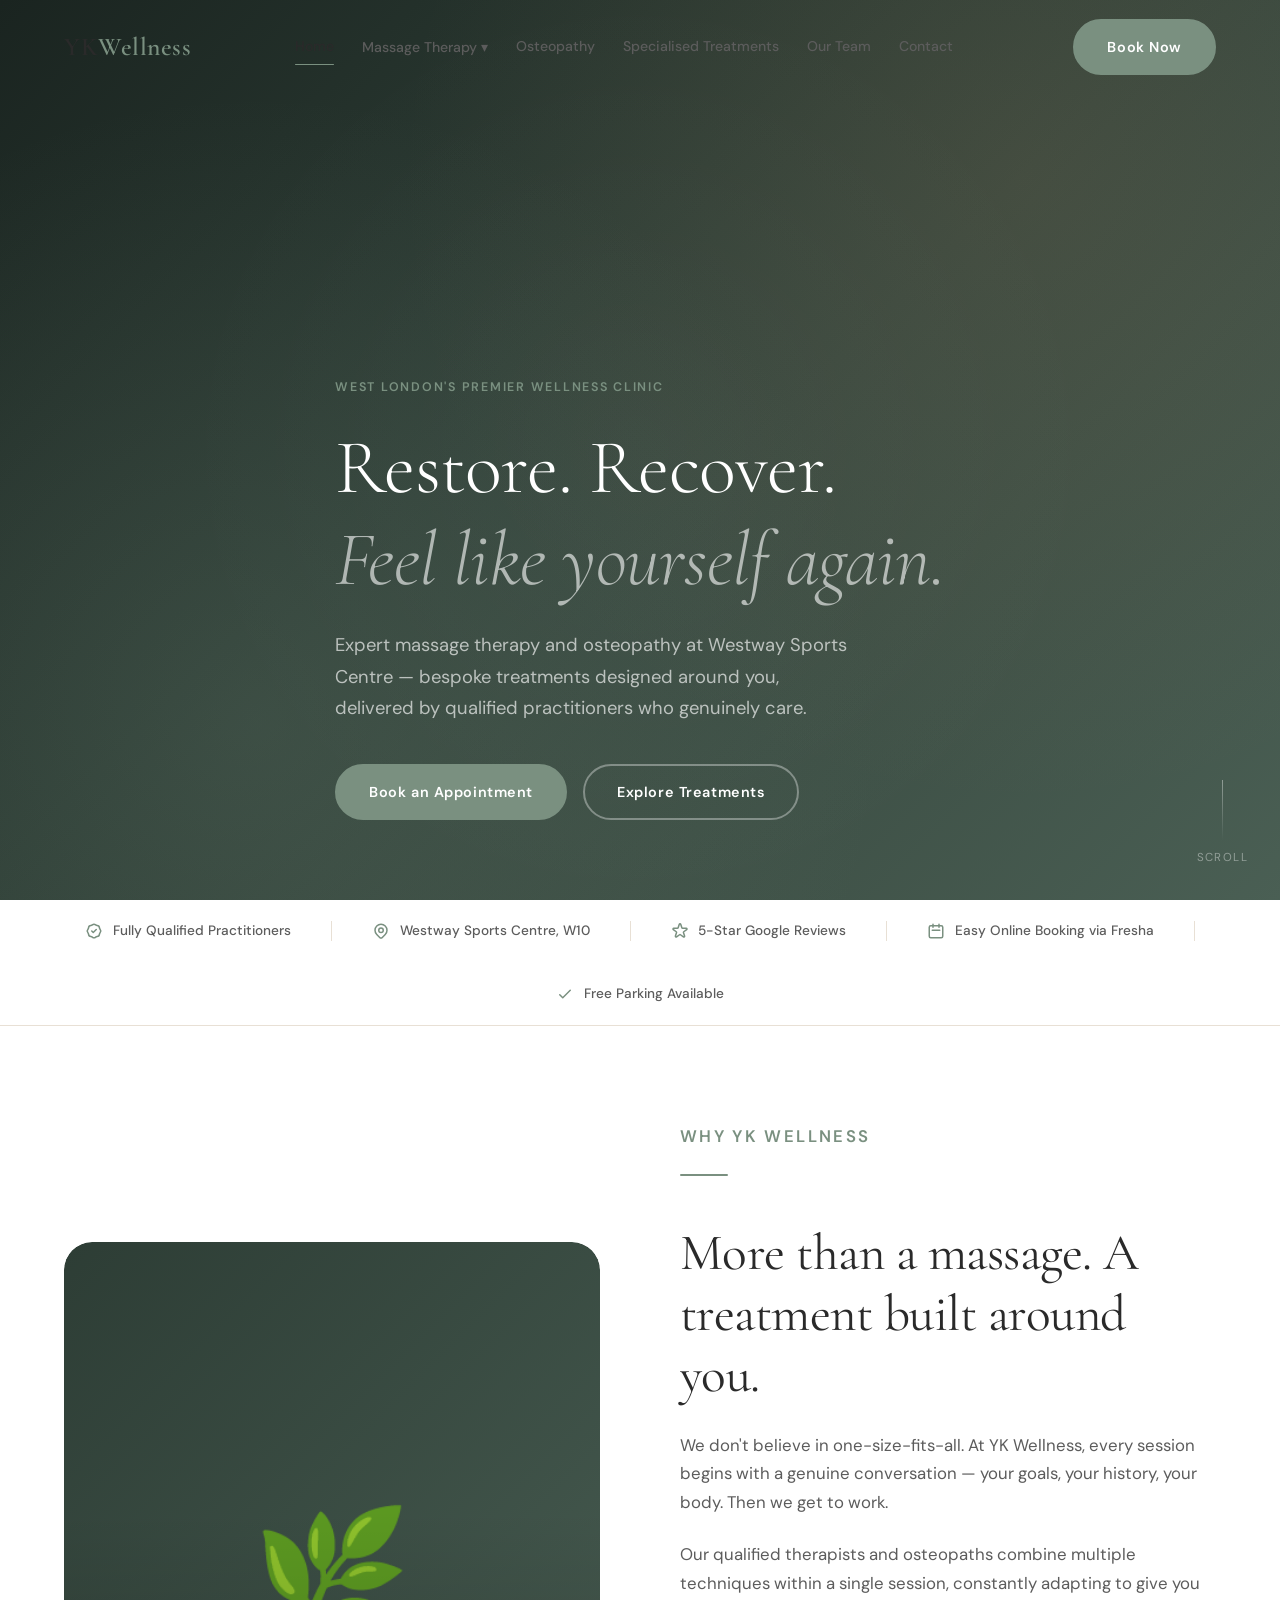
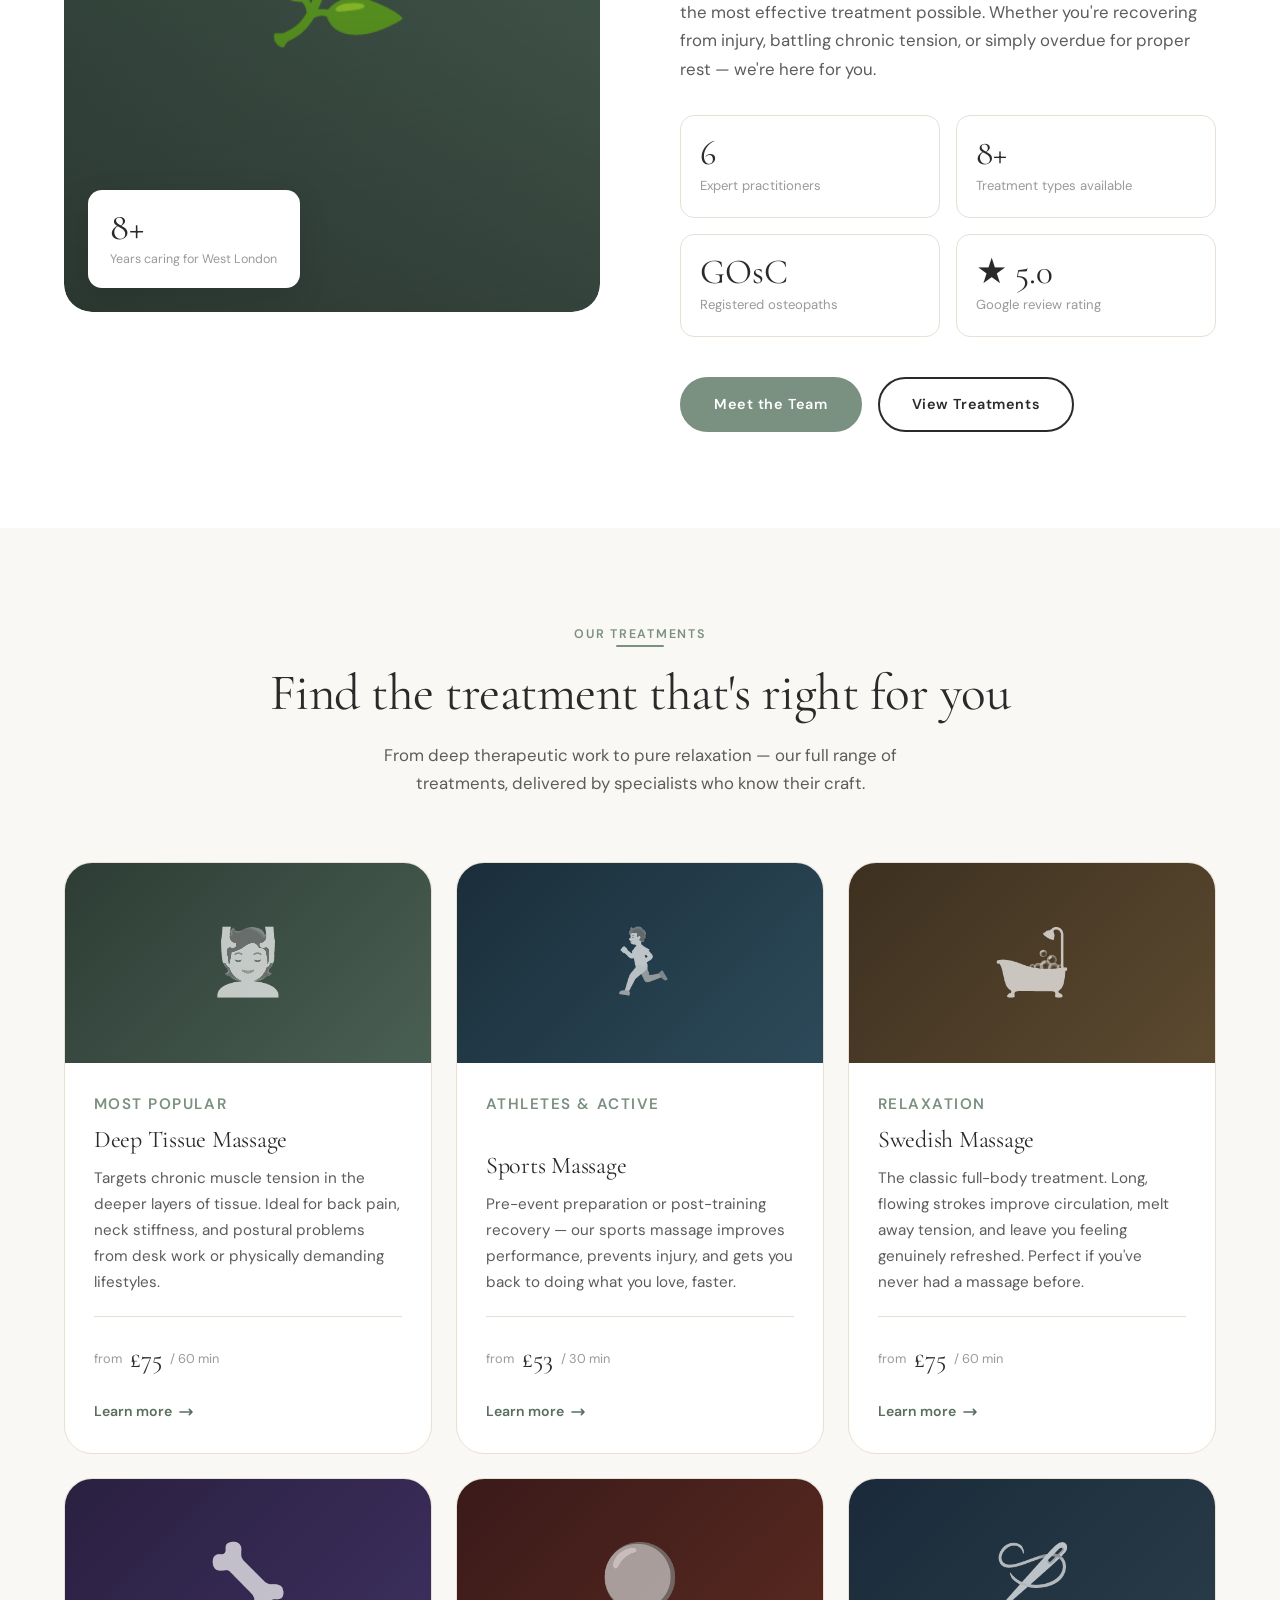
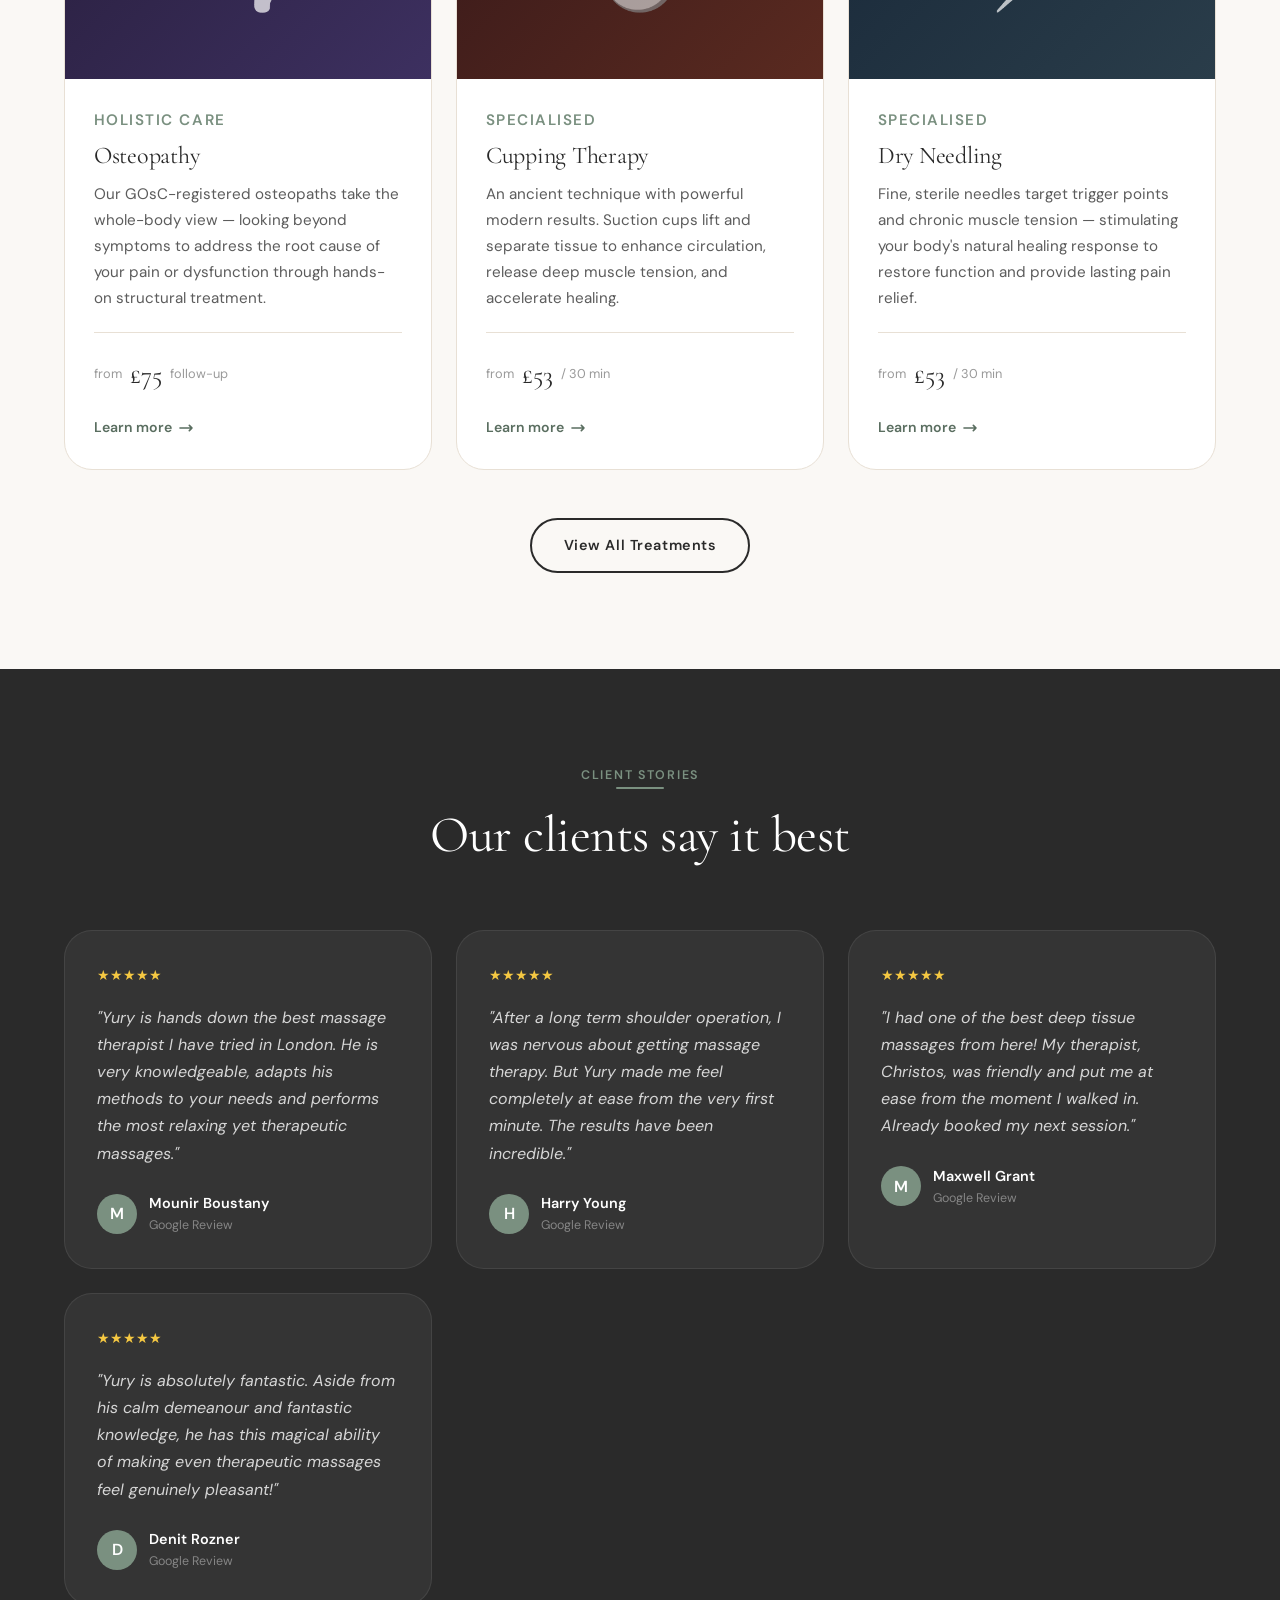
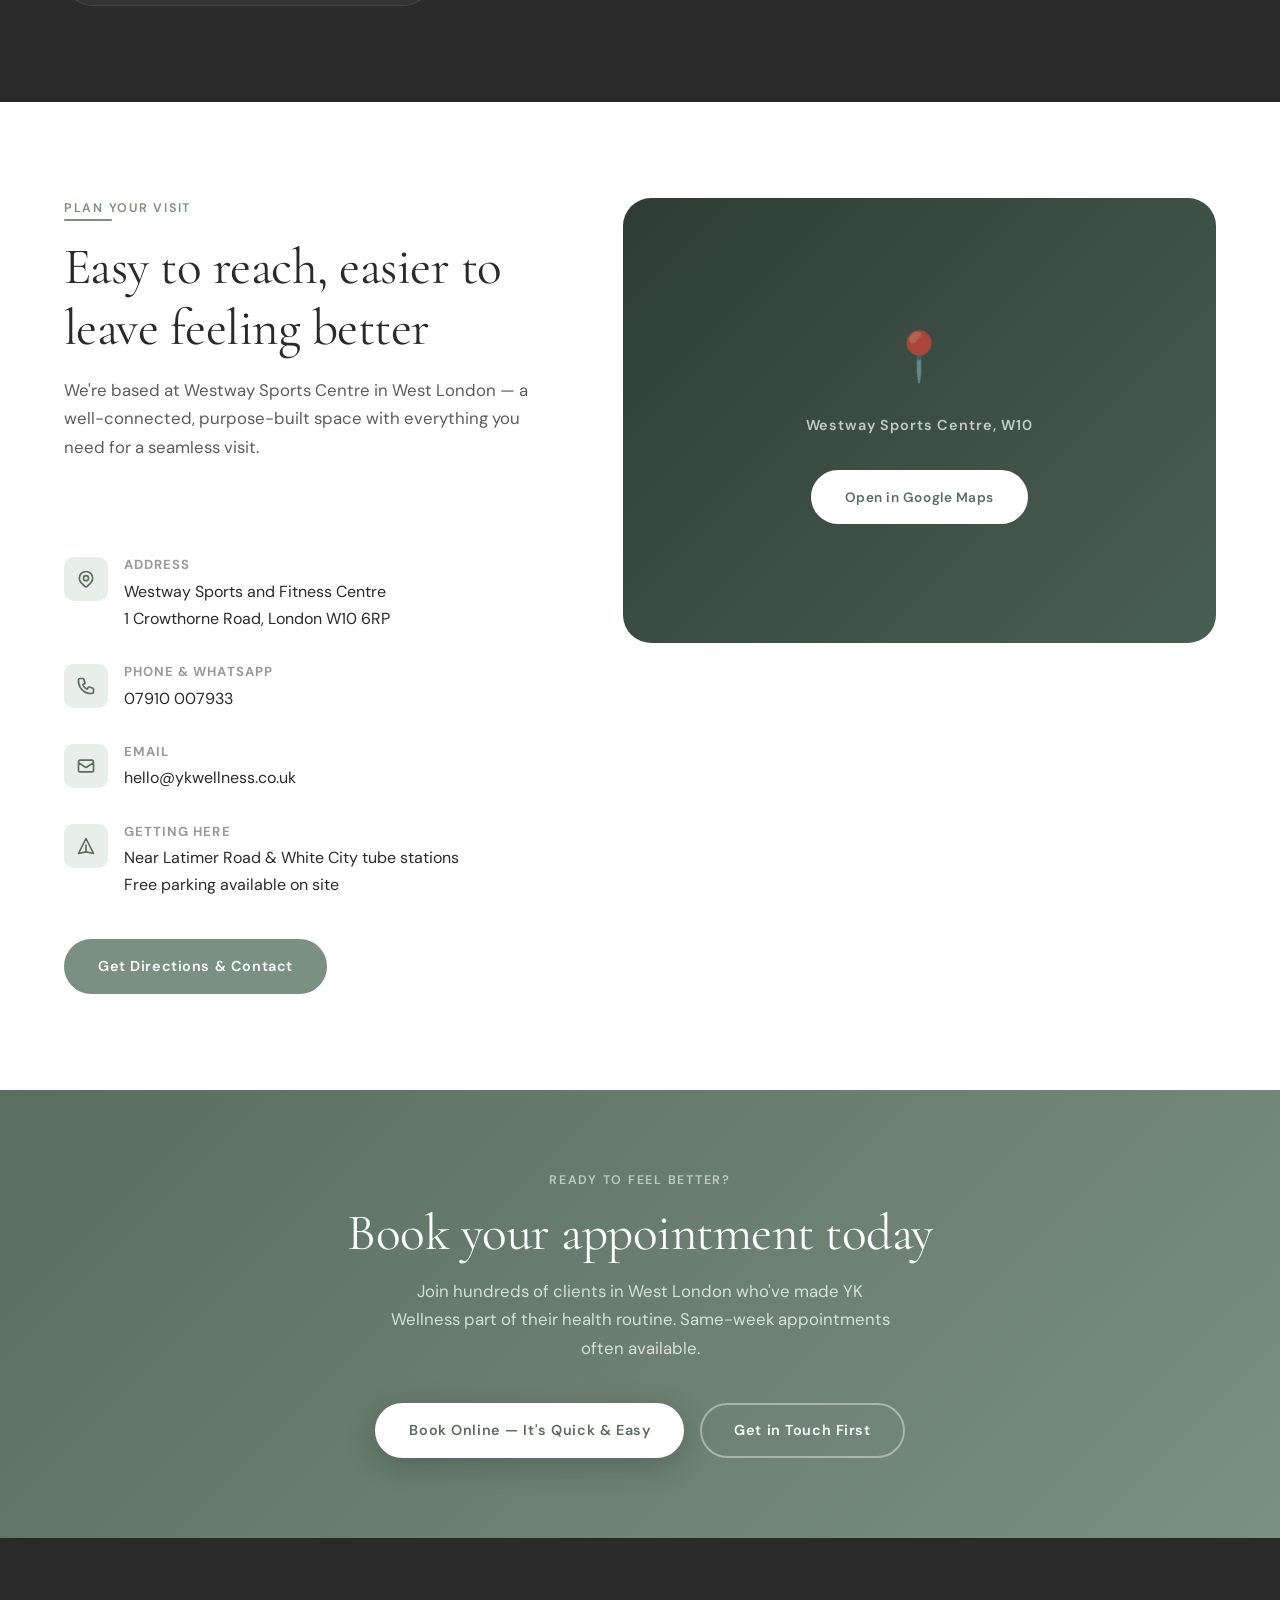
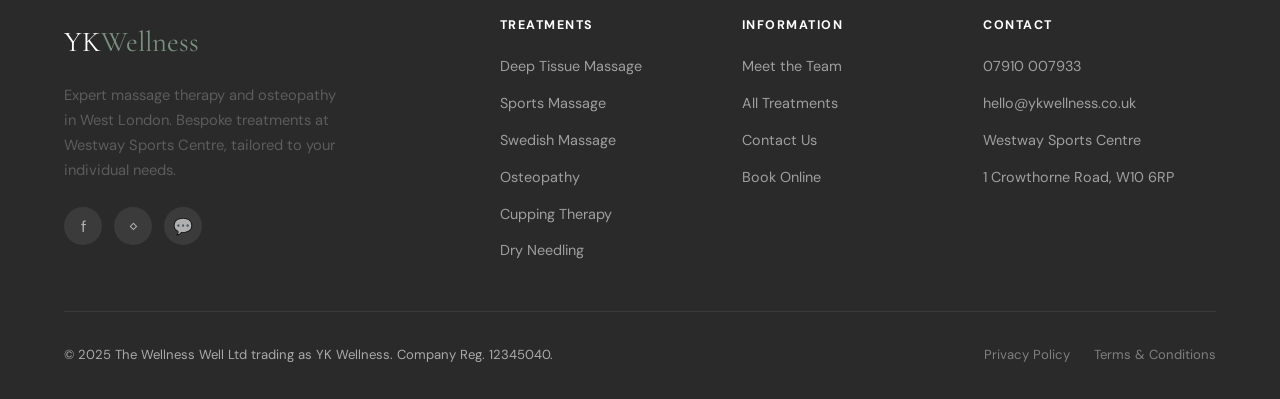
==== index.html @ 4bd5314b "Add files via upload" ====
<!DOCTYPE html>
<html lang="en">
<head>
  <meta charset="UTF-8" />
  <meta name="viewport" content="width=device-width, initial-scale=1.0" />
  <title>YK Wellness | Massage Therapy & Osteopathy — West London</title>
  <meta name="description" content="Expert massage therapists and osteopaths in West London. Deep tissue, sports, Swedish massage and more at Westway Sports Centre. Book online today." />
  <link rel="preconnect" href="https://fonts.googleapis.com" />
  <link rel="preconnect" href="https://fonts.gstatic.com" crossorigin />
  <link href="https://fonts.googleapis.com/css2?family=Cormorant+Garamond:ital,wght@0,300;0,400;0,600;1,300;1,400&family=DM+Sans:wght@400;500;600;700&display=swap" rel="stylesheet" />
  <link rel="stylesheet" href="style.css" />
</head>
<body>

<!-- NAVIGATION -->
<nav class="nav" id="nav">
  <div class="container">
    <div class="nav__inner">
      <a href="index.html" class="nav__logo">YK<span>Wellness</span></a>
      <div class="nav__links">
        <a href="index.html" class="active">Home</a>
        <div class="nav__dropdown">
          <a href="massage-therapy.html">Massage Therapy ▾</a>
          <div class="nav__dropdown-menu">
            <a href="deep-tissue.html">Deep Tissue Massage</a>
            <a href="sports-massage.html">Sports Massage</a>
            <a href="swedish-massage.html">Swedish Massage</a>
            <a href="specialised-treatments.html">CBD Massage</a>
            <a href="specialised-treatments.html">Lymphatic Drainage</a>
          </div>
        </div>
        <a href="osteopathy.html">Osteopathy</a>
        <a href="specialised-treatments.html">Specialised Treatments</a>
        <a href="team.html">Our Team</a>
        <a href="contact.html">Contact</a>
      </div>
      <a href="https://www.fresha.com/a/yk-wellness-london-westway-sports-fitness-centre-uk-1-crowthorne-road-git4ohyh" target="_blank" class="btn btn-primary nav__cta">Book Now</a>
      <button class="nav__hamburger" id="hamburger" aria-label="Menu">
        <span></span><span></span><span></span>
      </button>
    </div>
  </div>
</nav>

<!-- MOBILE NAV -->
<div class="nav__mobile" id="mobileNav">
  <a href="index.html">Home</a>
  <a href="massage-therapy.html">Massage Therapy</a>
  <div class="nav__mobile-sub">
    <a href="deep-tissue.html">— Deep Tissue</a>
    <a href="sports-massage.html">— Sports Massage</a>
    <a href="swedish-massage.html">— Swedish Massage</a>
  </div>
  <a href="osteopathy.html">Osteopathy</a>
  <a href="specialised-treatments.html">Specialised Treatments</a>
  <a href="team.html">Our Team</a>
  <a href="contact.html">Contact</a>
  <a href="https://www.fresha.com/a/yk-wellness-london-westway-sports-fitness-centre-uk-1-crowthorne-road-git4ohyh" target="_blank" class="btn btn-primary">Book Appointment</a>
</div>

<!-- HERO -->
<section class="hero">
  <div class="hero__bg"></div>
  <div class="hero__pattern"></div>
  <div class="container hero__content">
    <p class="eyebrow hero__eyebrow">West London's Premier Wellness Clinic</p>
    <h1>Restore. Recover.<br /><em>Feel like yourself again.</em></h1>
    <p class="hero__sub">Expert massage therapy and osteopathy at Westway Sports Centre — bespoke treatments designed around you, delivered by qualified practitioners who genuinely care.</p>
    <div class="hero__actions">
      <a href="https://www.fresha.com/a/yk-wellness-london-westway-sports-fitness-centre-uk-1-crowthorne-road-git4ohyh" target="_blank" class="btn btn-primary">Book an Appointment</a>
      <a href="massage-therapy.html" class="btn btn-outline" style="color:#fff;border-color:rgba(255,255,255,0.35);">Explore Treatments</a>
    </div>
  </div>
  <div class="hero__scroll">
    <div class="hero__scroll-line"></div>
    <span>Scroll</span>
  </div>
</section>

<!-- TRUST BAR -->
<div class="trust-bar">
  <div class="container">
    <div class="trust-bar__inner">
      <div class="trust-item">
        <svg width="18" height="18" fill="none" viewBox="0 0 24 24" stroke="currentColor" stroke-width="2"><path stroke-linecap="round" stroke-linejoin="round" d="M9 12l2 2 4-4M7.835 4.697a3.42 3.42 0 001.946-.806 3.42 3.42 0 014.438 0 3.42 3.42 0 001.946.806 3.42 3.42 0 013.138 3.138 3.42 3.42 0 00.806 1.946 3.42 3.42 0 010 4.438 3.42 3.42 0 00-.806 1.946 3.42 3.42 0 01-3.138 3.138 3.42 3.42 0 00-1.946.806 3.42 3.42 0 01-4.438 0 3.42 3.42 0 00-1.946-.806 3.42 3.42 0 01-3.138-3.138 3.42 3.42 0 00-.806-1.946 3.42 3.42 0 010-4.438 3.42 3.42 0 00.806-1.946 3.42 3.42 0 013.138-3.138z"/></svg>
        Fully Qualified Practitioners
      </div>
      <div class="trust-divider"></div>
      <div class="trust-item">
        <svg width="18" height="18" fill="none" viewBox="0 0 24 24" stroke="currentColor" stroke-width="2"><path stroke-linecap="round" stroke-linejoin="round" d="M17.657 16.657L13.414 20.9a1.998 1.998 0 01-2.827 0l-4.244-4.243a8 8 0 1111.314 0z"/><path stroke-linecap="round" stroke-linejoin="round" d="M15 11a3 3 0 11-6 0 3 3 0 016 0z"/></svg>
        Westway Sports Centre, W10
      </div>
      <div class="trust-divider"></div>
      <div class="trust-item">
        <svg width="18" height="18" fill="none" viewBox="0 0 24 24" stroke="currentColor" stroke-width="2"><path stroke-linecap="round" stroke-linejoin="round" d="M11.049 2.927c.3-.921 1.603-.921 1.902 0l1.519 4.674a1 1 0 00.95.69h4.915c.969 0 1.371 1.24.588 1.81l-3.976 2.888a1 1 0 00-.363 1.118l1.518 4.674c.3.922-.755 1.688-1.538 1.118l-3.976-2.888a1 1 0 00-1.176 0l-3.976 2.888c-.783.57-1.838-.197-1.538-1.118l1.518-4.674a1 1 0 00-.363-1.118l-3.976-2.888c-.784-.57-.38-1.81.588-1.81h4.914a1 1 0 00.951-.69l1.519-4.674z"/></svg>
        5-Star Google Reviews
      </div>
      <div class="trust-divider"></div>
      <div class="trust-item">
        <svg width="18" height="18" fill="none" viewBox="0 0 24 24" stroke="currentColor" stroke-width="2"><path stroke-linecap="round" stroke-linejoin="round" d="M8 7V3m8 4V3m-9 8h10M5 21h14a2 2 0 002-2V7a2 2 0 00-2-2H5a2 2 0 00-2 2v12a2 2 0 002 2z"/></svg>
        Easy Online Booking via Fresha
      </div>
      <div class="trust-divider"></div>
      <div class="trust-item">
        <svg width="18" height="18" fill="none" viewBox="0 0 24 24" stroke="currentColor" stroke-width="2"><path stroke-linecap="round" stroke-linejoin="round" d="M5 13l4 4L19 7"/></svg>
        Free Parking Available
      </div>
    </div>
  </div>
</div>

<!-- INTRO / ABOUT -->
<section class="bg-white">
  <div class="container">
    <div class="intro-split">
      <div class="intro-split__visual">
        <div class="intro-split__box">
          🌿
        </div>
        <div class="intro-split__badge">
          <div class="intro-split__badge-num">8+</div>
          <div class="intro-split__badge-label">Years caring for West London</div>
        </div>
      </div>
      <div class="intro-split__text fade-up">
        <p class="eyebrow">Why YK Wellness</p>
        <div class="divider"></div>
        <h2>More than a massage. A treatment built around you.</h2>
        <p>We don't believe in one-size-fits-all. At YK Wellness, every session begins with a genuine conversation — your goals, your history, your body. Then we get to work.</p>
        <p>Our qualified therapists and osteopaths combine multiple techniques within a single session, constantly adapting to give you the most effective treatment possible. Whether you're recovering from injury, battling chronic tension, or simply overdue for proper rest — we're here for you.</p>
        <div class="intro-split__stats">
          <div class="stat-box">
            <div class="stat-box__num">6</div>
            <div class="stat-box__label">Expert practitioners</div>
          </div>
          <div class="stat-box">
            <div class="stat-box__num">8+</div>
            <div class="stat-box__label">Treatment types available</div>
          </div>
          <div class="stat-box">
            <div class="stat-box__num">GOsC</div>
            <div class="stat-box__label">Registered osteopaths</div>
          </div>
          <div class="stat-box">
            <div class="stat-box__num">★ 5.0</div>
            <div class="stat-box__label">Google review rating</div>
          </div>
        </div>
        <div style="display:flex;gap:1rem;flex-wrap:wrap;margin-top:1rem;">
          <a href="team.html" class="btn btn-primary">Meet the Team</a>
          <a href="massage-therapy.html" class="btn btn-outline">View Treatments</a>
        </div>
      </div>
    </div>
  </div>
</section>

<!-- TREATMENTS -->
<section class="bg-ivory">
  <div class="container">
    <div class="section-header section-header--center fade-up">
      <p class="eyebrow">Our Treatments</p>
      <div class="divider divider--center"></div>
      <h2>Find the treatment that's right for you</h2>
      <p>From deep therapeutic work to pure relaxation — our full range of treatments, delivered by specialists who know their craft.</p>
    </div>
    <div class="treatments-grid">
      <div class="treatment-card fade-up">
        <div class="treatment-card__visual vis-deep">
          <span class="vis-icon">💆</span>
        </div>
        <div class="treatment-card__body">
          <p class="treatment-card__tag">Most Popular</p>
          <h3>Deep Tissue Massage</h3>
          <p>Targets chronic muscle tension in the deeper layers of tissue. Ideal for back pain, neck stiffness, and postural problems from desk work or physically demanding lifestyles.</p>
          <div class="treatment-card__price">
            <span class="treatment-card__price-from">from</span>
            <span class="treatment-card__price-val">£75</span>
            <span class="treatment-card__price-unit">/ 60 min</span>
          </div>
          <a href="deep-tissue.html" class="treatment-card__link">
            Learn more
            <svg width="16" height="16" fill="none" viewBox="0 0 24 24" stroke="currentColor" stroke-width="2.5"><path stroke-linecap="round" stroke-linejoin="round" d="M17 8l4 4m0 0l-4 4m4-4H3"/></svg>
          </a>
        </div>
      </div>
      <div class="treatment-card fade-up">
        <div class="treatment-card__visual vis-sports">
          <span class="vis-icon">🏃</span>
        </div>
        <div class="treatment-card__body">
          <p class="treatment-card__tag">Athletes & Active</p>
          <h3>Sports Massage</h3>
          <p>Pre-event preparation or post-training recovery — our sports massage improves performance, prevents injury, and gets you back to doing what you love, faster.</p>
          <div class="treatment-card__price">
            <span class="treatment-card__price-from">from</span>
            <span class="treatment-card__price-val">£53</span>
            <span class="treatment-card__price-unit">/ 30 min</span>
          </div>
          <a href="sports-massage.html" class="treatment-card__link">
            Learn more
            <svg width="16" height="16" fill="none" viewBox="0 0 24 24" stroke="currentColor" stroke-width="2.5"><path stroke-linecap="round" stroke-linejoin="round" d="M17 8l4 4m0 0l-4 4m4-4H3"/></svg>
          </a>
        </div>
      </div>
      <div class="treatment-card fade-up">
        <div class="treatment-card__visual vis-swedish">
          <span class="vis-icon">🛁</span>
        </div>
        <div class="treatment-card__body">
          <p class="treatment-card__tag">Relaxation</p>
          <h3>Swedish Massage</h3>
          <p>The classic full-body treatment. Long, flowing strokes improve circulation, melt away tension, and leave you feeling genuinely refreshed. Perfect if you've never had a massage before.</p>
          <div class="treatment-card__price">
            <span class="treatment-card__price-from">from</span>
            <span class="treatment-card__price-val">£75</span>
            <span class="treatment-card__price-unit">/ 60 min</span>
          </div>
          <a href="swedish-massage.html" class="treatment-card__link">
            Learn more
            <svg width="16" height="16" fill="none" viewBox="0 0 24 24" stroke="currentColor" stroke-width="2.5"><path stroke-linecap="round" stroke-linejoin="round" d="M17 8l4 4m0 0l-4 4m4-4H3"/></svg>
          </a>
        </div>
      </div>
      <div class="treatment-card fade-up">
        <div class="treatment-card__visual vis-osteo">
          <span class="vis-icon">🦴</span>
        </div>
        <div class="treatment-card__body">
          <p class="treatment-card__tag">Holistic Care</p>
          <h3>Osteopathy</h3>
          <p>Our GOsC-registered osteopaths take the whole-body view — looking beyond symptoms to address the root cause of your pain or dysfunction through hands-on structural treatment.</p>
          <div class="treatment-card__price">
            <span class="treatment-card__price-from">from</span>
            <span class="treatment-card__price-val">£75</span>
            <span class="treatment-card__price-unit">follow-up</span>
          </div>
          <a href="osteopathy.html" class="treatment-card__link">
            Learn more
            <svg width="16" height="16" fill="none" viewBox="0 0 24 24" stroke="currentColor" stroke-width="2.5"><path stroke-linecap="round" stroke-linejoin="round" d="M17 8l4 4m0 0l-4 4m4-4H3"/></svg>
          </a>
        </div>
      </div>
      <div class="treatment-card fade-up">
        <div class="treatment-card__visual vis-cupping">
          <span class="vis-icon">🔵</span>
        </div>
        <div class="treatment-card__body">
          <p class="treatment-card__tag">Specialised</p>
          <h3>Cupping Therapy</h3>
          <p>An ancient technique with powerful modern results. Suction cups lift and separate tissue to enhance circulation, release deep muscle tension, and accelerate healing.</p>
          <div class="treatment-card__price">
            <span class="treatment-card__price-from">from</span>
            <span class="treatment-card__price-val">£53</span>
            <span class="treatment-card__price-unit">/ 30 min</span>
          </div>
          <a href="specialised-treatments.html" class="treatment-card__link">
            Learn more
            <svg width="16" height="16" fill="none" viewBox="0 0 24 24" stroke="currentColor" stroke-width="2.5"><path stroke-linecap="round" stroke-linejoin="round" d="M17 8l4 4m0 0l-4 4m4-4H3"/></svg>
          </a>
        </div>
      </div>
      <div class="treatment-card fade-up">
        <div class="treatment-card__visual vis-needling">
          <span class="vis-icon">🪡</span>
        </div>
        <div class="treatment-card__body">
          <p class="treatment-card__tag">Specialised</p>
          <h3>Dry Needling</h3>
          <p>Fine, sterile needles target trigger points and chronic muscle tension — stimulating your body's natural healing response to restore function and provide lasting pain relief.</p>
          <div class="treatment-card__price">
            <span class="treatment-card__price-from">from</span>
            <span class="treatment-card__price-val">£53</span>
            <span class="treatment-card__price-unit">/ 30 min</span>
          </div>
          <a href="specialised-treatments.html" class="treatment-card__link">
            Learn more
            <svg width="16" height="16" fill="none" viewBox="0 0 24 24" stroke="currentColor" stroke-width="2.5"><path stroke-linecap="round" stroke-linejoin="round" d="M17 8l4 4m0 0l-4 4m4-4H3"/></svg>
          </a>
        </div>
      </div>
    </div>
    <div style="text-align:center;margin-top:3rem;">
      <a href="massage-therapy.html" class="btn btn-outline">View All Treatments</a>
    </div>
  </div>
</section>

<!-- TESTIMONIALS -->
<section class="testimonials">
  <div class="container">
    <div class="section-header section-header--center fade-up">
      <p class="eyebrow">Client Stories</p>
      <div class="divider divider--center" style="background:var(--sage)"></div>
      <h2>Our clients say it best</h2>
    </div>
    <div class="testimonials-grid">
      <div class="testimonial-card fade-up">
        <div class="testimonial-card__stars">★★★★★</div>
        <p class="testimonial-card__quote">"Yury is hands down the best massage therapist I have tried in London. He is very knowledgeable, adapts his methods to your needs and performs the most relaxing yet therapeutic massages."</p>
        <div class="testimonial-card__author">
          <div class="testimonial-card__avatar">M</div>
          <div>
            <div class="testimonial-card__name">Mounir Boustany</div>
            <div class="testimonial-card__via">Google Review</div>
          </div>
        </div>
      </div>
      <div class="testimonial-card fade-up">
        <div class="testimonial-card__stars">★★★★★</div>
        <p class="testimonial-card__quote">"After a long term shoulder operation, I was nervous about getting massage therapy. But Yury made me feel completely at ease from the very first minute. The results have been incredible."</p>
        <div class="testimonial-card__author">
          <div class="testimonial-card__avatar">H</div>
          <div>
            <div class="testimonial-card__name">Harry Young</div>
            <div class="testimonial-card__via">Google Review</div>
          </div>
        </div>
      </div>
      <div class="testimonial-card fade-up">
        <div class="testimonial-card__stars">★★★★★</div>
        <p class="testimonial-card__quote">"I had one of the best deep tissue massages from here! My therapist, Christos, was friendly and put me at ease from the moment I walked in. Already booked my next session."</p>
        <div class="testimonial-card__author">
          <div class="testimonial-card__avatar">M</div>
          <div>
            <div class="testimonial-card__name">Maxwell Grant</div>
            <div class="testimonial-card__via">Google Review</div>
          </div>
        </div>
      </div>
      <div class="testimonial-card fade-up">
        <div class="testimonial-card__stars">★★★★★</div>
        <p class="testimonial-card__quote">"Yury is absolutely fantastic. Aside from his calm demeanour and fantastic knowledge, he has this magical ability of making even therapeutic massages feel genuinely pleasant!"</p>
        <div class="testimonial-card__author">
          <div class="testimonial-card__avatar">D</div>
          <div>
            <div class="testimonial-card__name">Denit Rozner</div>
            <div class="testimonial-card__via">Google Review</div>
          </div>
        </div>
      </div>
    </div>
  </div>
</section>

<!-- VISIT -->
<section class="bg-white">
  <div class="container">
    <div class="visit-split">
      <div class="visit-details fade-up">
        <div class="section-header">
          <p class="eyebrow">Plan Your Visit</p>
          <div class="divider"></div>
          <h2>Easy to reach, easier to leave feeling better</h2>
          <p>We're based at Westway Sports Centre in West London — a well-connected, purpose-built space with everything you need for a seamless visit.</p>
        </div>
        <div class="visit-detail-item">
          <div class="visit-detail-icon">
            <svg width="20" height="20" fill="none" viewBox="0 0 24 24" stroke="currentColor" stroke-width="2"><path stroke-linecap="round" stroke-linejoin="round" d="M17.657 16.657L13.414 20.9a1.998 1.998 0 01-2.827 0l-4.244-4.243a8 8 0 1111.314 0z"/><path stroke-linecap="round" stroke-linejoin="round" d="M15 11a3 3 0 11-6 0 3 3 0 016 0z"/></svg>
          </div>
          <div>
            <h4>Address</h4>
            <p>Westway Sports and Fitness Centre<br />1 Crowthorne Road, London W10 6RP</p>
          </div>
        </div>
        <div class="visit-detail-item">
          <div class="visit-detail-icon">
            <svg width="20" height="20" fill="none" viewBox="0 0 24 24" stroke="currentColor" stroke-width="2"><path stroke-linecap="round" stroke-linejoin="round" d="M3 5a2 2 0 012-2h3.28a1 1 0 01.948.684l1.498 4.493a1 1 0 01-.502 1.21l-2.257 1.13a11.042 11.042 0 005.516 5.516l1.13-2.257a1 1 0 011.21-.502l4.493 1.498a1 1 0 01.684.949V19a2 2 0 01-2 2h-1C9.716 21 3 14.284 3 6V5z"/></svg>
          </div>
          <div>
            <h4>Phone & WhatsApp</h4>
            <a href="tel:07910007933">07910 007933</a>
          </div>
        </div>
        <div class="visit-detail-item">
          <div class="visit-detail-icon">
            <svg width="20" height="20" fill="none" viewBox="0 0 24 24" stroke="currentColor" stroke-width="2"><path stroke-linecap="round" stroke-linejoin="round" d="M3 8l7.89 5.26a2 2 0 002.22 0L21 8M5 19h14a2 2 0 002-2V7a2 2 0 00-2-2H5a2 2 0 00-2 2v10a2 2 0 002 2z"/></svg>
          </div>
          <div>
            <h4>Email</h4>
            <a href="mailto:hello@ykwellness.co.uk">hello@ykwellness.co.uk</a>
          </div>
        </div>
        <div class="visit-detail-item">
          <div class="visit-detail-icon">
            <svg width="20" height="20" fill="none" viewBox="0 0 24 24" stroke="currentColor" stroke-width="2"><path stroke-linecap="round" stroke-linejoin="round" d="M12 19l9 2-9-18-9 18 9-2zm0 0v-8"/></svg>
          </div>
          <div>
            <h4>Getting Here</h4>
            <p>Near Latimer Road & White City tube stations<br />Free parking available on site</p>
          </div>
        </div>
        <div style="margin-top:0.5rem;">
          <a href="contact.html" class="btn btn-primary">Get Directions & Contact</a>
        </div>
      </div>
      <div class="map-placeholder fade-up">
        <span>📍</span>
        <span class="map-placeholder__label">Westway Sports Centre, W10</span>
        <a href="https://maps.google.com/?q=Westway+Sports+Centre+1+Crowthorne+Road+London+W10+6RP" target="_blank" class="btn btn-white" style="margin-top:1rem;font-size:0.85rem;">Open in Google Maps</a>
      </div>
    </div>
  </div>
</section>

<!-- CTA BAND -->
<div class="cta-band">
  <div class="container">
    <p class="eyebrow" style="color:rgba(255,255,255,0.6);margin-bottom:0.75rem;">Ready to feel better?</p>
    <h2>Book your appointment today</h2>
    <p>Join hundreds of clients in West London who've made YK Wellness part of their health routine. Same-week appointments often available.</p>
    <div style="display:flex;gap:1rem;justify-content:center;flex-wrap:wrap;">
      <a href="https://www.fresha.com/a/yk-wellness-london-westway-sports-fitness-centre-uk-1-crowthorne-road-git4ohyh" target="_blank" class="btn btn-white">Book Online — It's Quick &amp; Easy</a>
      <a href="contact.html" class="btn btn-outline" style="color:#fff;border-color:rgba(255,255,255,0.4);">Get in Touch First</a>
    </div>
  </div>
</div>

<!-- FOOTER -->
<footer>
  <div class="container">
    <div class="footer-grid">
      <div class="footer-brand">
        <a href="index.html" class="footer-logo">YK<span>Wellness</span></a>
        <p>Expert massage therapy and osteopathy in West London. Bespoke treatments at Westway Sports Centre, tailored to your individual needs.</p>
        <div class="footer-social">
          <a href="#" class="social-btn" aria-label="Facebook">f</a>
          <a href="#" class="social-btn" aria-label="Instagram">&#9674;</a>
          <a href="https://api.whatsapp.com/send/?phone=%2B447910007933&text&type=phone_number&app_absent=0" class="social-btn" aria-label="WhatsApp">&#128172;</a>
        </div>
      </div>
      <div class="footer-col">
        <h5>Treatments</h5>
        <ul>
          <li><a href="deep-tissue.html">Deep Tissue Massage</a></li>
          <li><a href="sports-massage.html">Sports Massage</a></li>
          <li><a href="swedish-massage.html">Swedish Massage</a></li>
          <li><a href="osteopathy.html">Osteopathy</a></li>
          <li><a href="specialised-treatments.html">Cupping Therapy</a></li>
          <li><a href="specialised-treatments.html">Dry Needling</a></li>
        </ul>
      </div>
      <div class="footer-col">
        <h5>Information</h5>
        <ul>
          <li><a href="team.html">Meet the Team</a></li>
          <li><a href="massage-therapy.html">All Treatments</a></li>
          <li><a href="contact.html">Contact Us</a></li>
          <li><a href="https://www.fresha.com/a/yk-wellness-london-westway-sports-fitness-centre-uk-1-crowthorne-road-git4ohyh" target="_blank">Book Online</a></li>
        </ul>
      </div>
      <div class="footer-col">
        <h5>Contact</h5>
        <ul>
          <li><a href="tel:07910007933">07910 007933</a></li>
          <li><a href="mailto:hello@ykwellness.co.uk">hello@ykwellness.co.uk</a></li>
          <li><a href="#">Westway Sports Centre</a></li>
          <li><a href="#">1 Crowthorne Road, W10 6RP</a></li>
        </ul>
      </div>
    </div>
    <div class="footer-bottom">
      <span>© 2025 The Wellness Well Ltd trading as YK Wellness. Company Reg. 12345040.</span>
      <div style="display:flex;gap:1.5rem;">
        <a href="#">Privacy Policy</a>
        <a href="#">Terms & Conditions</a>
      </div>
    </div>
  </div>
</footer>

<script src="main.js"></script>
</body>
</html>
---- style.css ----
/* =============================================
   YK WELLNESS — Design System
   ============================================= */

:root {
  --ivory:     #faf8f5;
  --white:     #ffffff;
  --sand:      #e8e0d5;
  --stone:     #c9bfb0;
  --sage:      #7a9080;
  --sage-dark: #5a6e60;
  --sage-light:#e8eeea;
  --charcoal:  #2a2a2a;
  --mid:       #5c5c5c;
  --light:     #9a9a9a;
  --accent:    #b5825a;
  --accent-lt: #f5ede6;

  --font-serif: 'Cormorant Garamond', 'Georgia', serif;
  --font-sans:  'DM Sans', 'Helvetica Neue', sans-serif;

  --radius-sm: 6px;
  --radius-md: 14px;
  --radius-lg: 28px;
  --shadow-sm: 0 2px 12px rgba(0,0,0,0.06);
  --shadow-md: 0 8px 32px rgba(0,0,0,0.10);
  --shadow-lg: 0 20px 60px rgba(0,0,0,0.14);
  --transition: all 0.3s cubic-bezier(0.4,0,0.2,1);
}

/* Reset */
*, *::before, *::after { box-sizing: border-box; margin: 0; padding: 0; }
html { scroll-behavior: smooth; font-size: 16px; }
body {
  font-family: var(--font-sans);
  background: var(--ivory);
  color: var(--charcoal);
  line-height: 1.7;
  -webkit-font-smoothing: antialiased;
}
img { max-width: 100%; display: block; }
a { color: inherit; text-decoration: none; }
ul { list-style: none; }

/* Typography */
h1,h2,h3,h4,h5 {
  font-family: var(--font-serif);
  font-weight: 400;
  line-height: 1.2;
  letter-spacing: -0.01em;
}
h1 { font-size: clamp(2.6rem, 6vw, 5rem); }
h2 { font-size: clamp(2rem, 4vw, 3.2rem); }
h3 { font-size: clamp(1.4rem, 2.5vw, 2rem); }
h4 { font-size: 1.25rem; }
p  { color: var(--mid); font-size: 1.05rem; }

.eyebrow {
  font-family: var(--font-sans);
  font-size: 0.78rem;
  font-weight: 600;
  letter-spacing: 0.14em;
  text-transform: uppercase;
  color: var(--sage);
}

/* Layout */
.container { max-width: 1200px; margin: 0 auto; padding: 0 1.5rem; }
.container--narrow { max-width: 780px; margin: 0 auto; padding: 0 1.5rem; }
section { padding: 6rem 0; }

/* Buttons */
.btn {
  display: inline-flex;
  align-items: center;
  gap: 0.5rem;
  font-family: var(--font-sans);
  font-size: 0.9rem;
  font-weight: 600;
  letter-spacing: 0.04em;
  padding: 0.85rem 2rem;
  border-radius: 100px;
  border: 2px solid transparent;
  cursor: pointer;
  transition: var(--transition);
  white-space: nowrap;
}
.btn-primary {
  background: var(--sage);
  color: var(--white);
  border-color: var(--sage);
}
.btn-primary:hover {
  background: var(--sage-dark);
  border-color: var(--sage-dark);
  transform: translateY(-1px);
  box-shadow: 0 6px 20px rgba(90,110,96,0.35);
}
.btn-outline {
  background: transparent;
  color: var(--charcoal);
  border-color: var(--charcoal);
}
.btn-outline:hover {
  background: var(--charcoal);
  color: var(--white);
  transform: translateY(-1px);
}
.btn-white {
  background: var(--white);
  color: var(--sage-dark);
  border-color: var(--white);
}
.btn-white:hover {
  background: var(--ivory);
  transform: translateY(-1px);
  box-shadow: 0 6px 20px rgba(0,0,0,0.12);
}

/* =============================================
   NAVIGATION
   ============================================= */
.nav {
  position: fixed;
  top: 0; left: 0; right: 0;
  z-index: 1000;
  transition: var(--transition);
  padding: 1.2rem 0;
}
.nav.scrolled {
  background: rgba(250,248,245,0.96);
  backdrop-filter: blur(12px);
  -webkit-backdrop-filter: blur(12px);
  box-shadow: 0 1px 0 rgba(0,0,0,0.06);
  padding: 0.8rem 0;
}
.nav__inner {
  display: flex;
  align-items: center;
  justify-content: space-between;
  gap: 2rem;
}
.nav__logo {
  font-family: var(--font-serif);
  font-size: 1.6rem;
  font-weight: 600;
  color: var(--charcoal);
  letter-spacing: 0.02em;
  flex-shrink: 0;
}
.nav__logo span { color: var(--sage); }
.nav__links {
  display: flex;
  align-items: center;
  gap: 0.25rem;
}
.nav__links a {
  font-size: 0.88rem;
  font-weight: 500;
  color: var(--mid);
  padding: 0.4rem 0.75rem;
  border-radius: 6px;
  transition: var(--transition);
  position: relative;
}
.nav__links a:hover, .nav__links a.active { color: var(--charcoal); }
.nav__links a::after {
  content: '';
  position: absolute;
  bottom: 0; left: 0.75rem; right: 0.75rem;
  height: 1.5px;
  background: var(--sage);
  transform: scaleX(0);
  transition: var(--transition);
  border-radius: 2px;
}
.nav__links a:hover::after, .nav__links a.active::after { transform: scaleX(1); }

/* Dropdown */
.nav__dropdown { position: relative; }
.nav__dropdown-menu {
  position: absolute;
  top: calc(100% + 0.75rem);
  left: 50%;
  transform: translateX(-50%) translateY(8px);
  background: var(--white);
  border-radius: var(--radius-md);
  box-shadow: var(--shadow-lg);
  padding: 0.75rem;
  min-width: 220px;
  opacity: 0;
  pointer-events: none;
  transition: var(--transition);
  border: 1px solid var(--sand);
}
.nav__dropdown:hover .nav__dropdown-menu,
.nav__dropdown:focus-within .nav__dropdown-menu {
  opacity: 1;
  pointer-events: all;
  transform: translateX(-50%) translateY(0);
}
.nav__dropdown-menu a {
  display: block;
  padding: 0.55rem 0.9rem;
  border-radius: 6px;
  font-size: 0.88rem;
  color: var(--mid);
  white-space: nowrap;
}
.nav__dropdown-menu a::after { display: none; }
.nav__dropdown-menu a:hover { background: var(--sage-light); color: var(--sage-dark); }

.nav__cta { margin-left: 1rem; }
.nav__hamburger {
  display: none;
  flex-direction: column;
  gap: 5px;
  background: none;
  border: none;
  cursor: pointer;
  padding: 4px;
}
.nav__hamburger span {
  width: 24px;
  height: 2px;
  background: var(--charcoal);
  border-radius: 2px;
  transition: var(--transition);
  display: block;
}

/* Mobile nav */
.nav__mobile {
  display: none;
  position: fixed;
  inset: 0;
  background: var(--white);
  z-index: 999;
  flex-direction: column;
  padding: 6rem 2rem 3rem;
  overflow-y: auto;
}
.nav__mobile.open { display: flex; }
.nav__mobile a {
  font-family: var(--font-serif);
  font-size: 2rem;
  color: var(--charcoal);
  padding: 0.6rem 0;
  border-bottom: 1px solid var(--sand);
  display: block;
}
.nav__mobile a:last-child { border-bottom: none; }
.nav__mobile .nav__mobile-sub {
  padding-left: 1rem;
}
.nav__mobile .nav__mobile-sub a {
  font-family: var(--font-sans);
  font-size: 1rem;
  color: var(--mid);
}
.nav__mobile .btn { margin-top: 2rem; align-self: flex-start; }

/* =============================================
   HERO
   ============================================= */
.hero {
  min-height: 100vh;
  display: flex;
  flex-direction: column;
  justify-content: flex-end;
  padding-bottom: 5rem;
  background: var(--charcoal);
  position: relative;
  overflow: hidden;
}
.hero__bg {
  position: absolute;
  inset: 0;
  background: linear-gradient(
    135deg,
    #1a2420 0%,
    #2d3d35 40%,
    #3d4f45 70%,
    #4a5f54 100%
  );
}
.hero__pattern {
  position: absolute;
  inset: 0;
  background-image:
    radial-gradient(circle at 20% 80%, rgba(122,144,128,0.18) 0%, transparent 50%),
    radial-gradient(circle at 80% 20%, rgba(181,130,90,0.12) 0%, transparent 50%),
    radial-gradient(circle at 50% 50%, rgba(255,255,255,0.03) 0%, transparent 60%);
}
.hero__content {
  position: relative;
  z-index: 2;
  max-width: 800px;
}
.hero__eyebrow {
  color: var(--sage);
  margin-bottom: 1.5rem;
}
.hero h1 {
  color: var(--white);
  margin-bottom: 1.5rem;
  font-weight: 300;
}
.hero h1 em {
  font-style: italic;
  color: rgba(255,255,255,0.6);
}
.hero__sub {
  color: rgba(255,255,255,0.65);
  font-size: 1.15rem;
  max-width: 520px;
  margin-bottom: 2.5rem;
}
.hero__actions { display: flex; gap: 1rem; flex-wrap: wrap; }

.hero__scroll {
  position: absolute;
  bottom: 2rem;
  right: 2rem;
  z-index: 2;
  display: flex;
  flex-direction: column;
  align-items: center;
  gap: 0.5rem;
  color: rgba(255,255,255,0.4);
  font-size: 0.72rem;
  letter-spacing: 0.12em;
  text-transform: uppercase;
}
.hero__scroll-line {
  width: 1px;
  height: 60px;
  background: linear-gradient(to bottom, rgba(255,255,255,0.4), transparent);
  animation: scrollLine 2s ease-in-out infinite;
}
@keyframes scrollLine {
  0%   { transform: scaleY(0); transform-origin: top; }
  50%  { transform: scaleY(1); transform-origin: top; }
  51%  { transform: scaleY(1); transform-origin: bottom; }
  100% { transform: scaleY(0); transform-origin: bottom; }
}

/* =============================================
   TRUST BAR
   ============================================= */
.trust-bar {
  background: var(--white);
  border-bottom: 1px solid var(--sand);
  padding: 1.2rem 0;
}
.trust-bar__inner {
  display: flex;
  align-items: center;
  justify-content: center;
  gap: 2.5rem;
  flex-wrap: wrap;
}
.trust-item {
  display: flex;
  align-items: center;
  gap: 0.6rem;
  font-size: 0.85rem;
  font-weight: 500;
  color: var(--mid);
}
.trust-item svg { color: var(--sage); flex-shrink: 0; }
.trust-divider { width: 1px; height: 20px; background: var(--sand); }

/* =============================================
   SECTION HEADERS
   ============================================= */
.section-header {
  margin-bottom: 4rem;
}
.section-header--center { text-align: center; }
.section-header h2 { margin-top: 0.6rem; margin-bottom: 1rem; }
.section-header p { max-width: 560px; }
.section-header--center p { margin: 0 auto; }

/* =============================================
   TREATMENT CARDS
   ============================================= */
.treatments-grid {
  display: grid;
  grid-template-columns: repeat(auto-fit, minmax(300px, 1fr));
  gap: 1.5rem;
}
.treatment-card {
  background: var(--white);
  border-radius: var(--radius-lg);
  overflow: hidden;
  border: 1px solid var(--sand);
  transition: var(--transition);
  display: flex;
  flex-direction: column;
}
.treatment-card:hover {
  box-shadow: var(--shadow-lg);
  transform: translateY(-4px);
  border-color: var(--stone);
}
.treatment-card__visual {
  height: 200px;
  display: flex;
  align-items: center;
  justify-content: center;
  font-size: 3rem;
  position: relative;
  overflow: hidden;
}
.treatment-card__body {
  padding: 1.8rem;
  flex: 1;
  display: flex;
  flex-direction: column;
}
.treatment-card__tag {
  font-size: 0.75rem;
  font-weight: 600;
  letter-spacing: 0.1em;
  text-transform: uppercase;
  color: var(--sage);
  margin-bottom: 0.5rem;
}
.treatment-card h3 { margin-bottom: 0.75rem; font-size: 1.5rem; }
.treatment-card p { font-size: 0.95rem; flex: 1; }
.treatment-card__price {
  display: flex;
  align-items: center;
  gap: 0.5rem;
  margin-top: 1.25rem;
  padding-top: 1.25rem;
  border-top: 1px solid var(--sand);
}
.treatment-card__price-from { font-size: 0.8rem; color: var(--light); }
.treatment-card__price-val {
  font-family: var(--font-serif);
  font-size: 1.6rem;
  color: var(--charcoal);
}
.treatment-card__price-unit { font-size: 0.8rem; color: var(--light); }
.treatment-card__link {
  margin-top: 1.25rem;
  display: inline-flex;
  align-items: center;
  gap: 0.4rem;
  font-size: 0.88rem;
  font-weight: 600;
  color: var(--sage-dark);
  transition: var(--transition);
}
.treatment-card__link:hover { gap: 0.7rem; }
.treatment-card__link svg { transition: var(--transition); }

/* Visual gradients */
.vis-deep    { background: linear-gradient(135deg, #2d3d35, #4a5f54); }
.vis-sports  { background: linear-gradient(135deg, #1a2e3a, #2d4a5a); }
.vis-swedish { background: linear-gradient(135deg, #3d3020, #5c4a30); }
.vis-osteo   { background: linear-gradient(135deg, #2a2040, #3d3060); }
.vis-cupping { background: linear-gradient(135deg, #3a1a1a, #5a2a20); }
.vis-needling{ background: linear-gradient(135deg, #1a2a3a, #2a3d4a); }
.vis-cbd     { background: linear-gradient(135deg, #1a2d25, #2a4535); }
.vis-lymph   { background: linear-gradient(135deg, #2a2d3a, #3a3d55); }

.vis-icon {
  font-size: 4rem;
  opacity: 0.7;
  filter: saturate(0) brightness(2);
}

/* =============================================
   INTRO / ABOUT STRIP
   ============================================= */
.intro-split {
  display: grid;
  grid-template-columns: 1fr 1fr;
  gap: 5rem;
  align-items: center;
}
.intro-split__visual {
  position: relative;
  border-radius: var(--radius-lg);
  overflow: hidden;
}
.intro-split__box {
  background: linear-gradient(135deg, #2d3d35 0%, #4a5f54 100%);
  border-radius: var(--radius-lg);
  aspect-ratio: 4/5;
  display: flex;
  align-items: center;
  justify-content: center;
  font-size: 8rem;
  position: relative;
  overflow: hidden;
}
.intro-split__box::after {
  content: '';
  position: absolute;
  inset: 0;
  background: linear-gradient(to bottom, transparent 40%, rgba(0,0,0,0.3));
}
.intro-split__badge {
  position: absolute;
  bottom: 1.5rem;
  left: 1.5rem;
  background: var(--white);
  border-radius: var(--radius-md);
  padding: 1.1rem 1.4rem;
  box-shadow: var(--shadow-md);
  z-index: 2;
}
.intro-split__badge-num {
  font-family: var(--font-serif);
  font-size: 2.4rem;
  color: var(--charcoal);
  line-height: 1;
}
.intro-split__badge-label { font-size: 0.78rem; color: var(--light); margin-top: 0.2rem; }

.intro-split__text { display: flex; flex-direction: column; gap: 1.5rem; }
.intro-split__text h2 { margin-top: 0.4rem; }
.intro-split__text p { font-size: 1.05rem; }
.intro-split__stats {
  display: grid;
  grid-template-columns: 1fr 1fr;
  gap: 1rem;
  margin-top: 0.5rem;
}
.stat-box {
  background: var(--white);
  border: 1px solid var(--sand);
  border-radius: var(--radius-md);
  padding: 1.2rem;
}
.stat-box__num {
  font-family: var(--font-serif);
  font-size: 2.2rem;
  color: var(--charcoal);
  line-height: 1;
}
.stat-box__label { font-size: 0.82rem; color: var(--light); margin-top: 0.3rem; }

/* =============================================
   TESTIMONIALS
   ============================================= */
.testimonials { background: var(--charcoal); }
.testimonials .eyebrow { color: var(--sage); }
.testimonials .section-header h2 { color: var(--white); }
.testimonials-grid {
  display: grid;
  grid-template-columns: repeat(auto-fit, minmax(280px, 1fr));
  gap: 1.5rem;
  margin-top: 3rem;
}
.testimonial-card {
  background: rgba(255,255,255,0.05);
  border: 1px solid rgba(255,255,255,0.08);
  border-radius: var(--radius-lg);
  padding: 2rem;
  transition: var(--transition);
}
.testimonial-card:hover {
  background: rgba(255,255,255,0.08);
  border-color: rgba(255,255,255,0.14);
}
.testimonial-card__stars {
  display: flex;
  gap: 3px;
  margin-bottom: 1rem;
  color: #f5c842;
  font-size: 0.9rem;
}
.testimonial-card__quote {
  color: rgba(255,255,255,0.8);
  font-size: 1rem;
  line-height: 1.7;
  margin-bottom: 1.5rem;
  font-style: italic;
}
.testimonial-card__author {
  display: flex;
  align-items: center;
  gap: 0.75rem;
}
.testimonial-card__avatar {
  width: 40px; height: 40px;
  border-radius: 50%;
  background: var(--sage);
  display: flex;
  align-items: center;
  justify-content: center;
  font-size: 1rem;
  font-weight: 600;
  color: var(--white);
  flex-shrink: 0;
}
.testimonial-card__name {
  font-weight: 600;
  font-size: 0.9rem;
  color: var(--white);
}
.testimonial-card__via { font-size: 0.78rem; color: rgba(255,255,255,0.4); }

/* =============================================
   LOCATION / VISIT
   ============================================= */
.visit-split {
  display: grid;
  grid-template-columns: 1fr 1.2fr;
  gap: 4rem;
  align-items: start;
}
.visit-details { display: flex; flex-direction: column; gap: 2rem; }
.visit-detail-item { display: flex; gap: 1rem; align-items: flex-start; }
.visit-detail-icon {
  width: 44px; height: 44px;
  background: var(--sage-light);
  border-radius: 10px;
  display: flex;
  align-items: center;
  justify-content: center;
  color: var(--sage-dark);
  flex-shrink: 0;
}
.visit-detail-item h4 { font-family: var(--font-sans); font-size: 0.82rem; font-weight: 700; letter-spacing: 0.08em; text-transform: uppercase; color: var(--light); margin-bottom: 0.3rem; }
.visit-detail-item p, .visit-detail-item a { font-size: 1rem; color: var(--charcoal); }
.visit-detail-item a:hover { color: var(--sage); }

.map-placeholder {
  background: linear-gradient(135deg, #2d3d35 0%, #4a5f54 100%);
  border-radius: var(--radius-lg);
  aspect-ratio: 4/3;
  display: flex;
  flex-direction: column;
  align-items: center;
  justify-content: center;
  gap: 1rem;
  color: rgba(255,255,255,0.6);
  font-size: 3rem;
  position: relative;
  overflow: hidden;
}
.map-placeholder__label {
  font-size: 0.9rem;
  font-family: var(--font-sans);
  font-weight: 600;
  color: rgba(255,255,255,0.7);
  letter-spacing: 0.06em;
}

/* =============================================
   CTA BAND
   ============================================= */
.cta-band {
  background: linear-gradient(135deg, var(--sage-dark) 0%, var(--sage) 100%);
  padding: 5rem 0;
  text-align: center;
}
.cta-band h2 { color: var(--white); margin-bottom: 0.75rem; }
.cta-band p { color: rgba(255,255,255,0.75); max-width: 500px; margin: 0 auto 2.5rem; }
.cta-band .btn-white { box-shadow: 0 8px 30px rgba(0,0,0,0.2); }

/* =============================================
   PAGE HERO (inner pages)
   ============================================= */
.page-hero {
  padding: 10rem 0 5rem;
  background: linear-gradient(135deg, #1a2420, #2d3d35);
  position: relative;
  overflow: hidden;
}
.page-hero::after {
  content: '';
  position: absolute;
  inset: 0;
  background-image: radial-gradient(circle at 70% 50%, rgba(122,144,128,0.15) 0%, transparent 55%);
}
.page-hero__content { position: relative; z-index: 2; }
.page-hero .eyebrow { color: var(--sage); margin-bottom: 1rem; }
.page-hero h1 { color: var(--white); margin-bottom: 1rem; font-size: clamp(2.2rem, 5vw, 4rem); }
.page-hero p { color: rgba(255,255,255,0.65); max-width: 560px; font-size: 1.1rem; }
.page-hero__actions { margin-top: 2rem; display: flex; gap: 1rem; flex-wrap: wrap; }

/* =============================================
   PRICE TABLE
   ============================================= */
.price-table {
  background: var(--white);
  border-radius: var(--radius-lg);
  border: 1px solid var(--sand);
  overflow: hidden;
  box-shadow: var(--shadow-sm);
}
.price-row {
  display: flex;
  align-items: center;
  justify-content: space-between;
  padding: 1.2rem 1.8rem;
  border-bottom: 1px solid var(--sand);
  gap: 1rem;
  transition: var(--transition);
}
.price-row:last-child { border-bottom: none; }
.price-row:hover { background: var(--ivory); }
.price-row__duration { font-weight: 600; font-size: 0.95rem; }
.price-row__desc { font-size: 0.88rem; color: var(--light); }
.price-row__amount {
  font-family: var(--font-serif);
  font-size: 1.6rem;
  color: var(--charcoal);
  white-space: nowrap;
}

/* =============================================
   TEAM CARDS
   ============================================= */
.team-grid {
  display: grid;
  grid-template-columns: repeat(auto-fit, minmax(280px, 1fr));
  gap: 2rem;
}
.team-card {
  background: var(--white);
  border-radius: var(--radius-lg);
  overflow: hidden;
  border: 1px solid var(--sand);
  transition: var(--transition);
}
.team-card:hover { box-shadow: var(--shadow-md); transform: translateY(-3px); }
.team-card__avatar {
  height: 200px;
  display: flex;
  align-items: center;
  justify-content: center;
  font-size: 5rem;
  background: linear-gradient(135deg, #2d3d35, #4a5f54);
  position: relative;
}
.team-card__avatar-initials {
  width: 80px; height: 80px;
  border-radius: 50%;
  background: rgba(255,255,255,0.15);
  border: 2px solid rgba(255,255,255,0.25);
  display: flex;
  align-items: center;
  justify-content: center;
  font-family: var(--font-serif);
  font-size: 1.8rem;
  color: var(--white);
}
.team-card__avatar img {
  width: 100%;
  height: 100%;
  object-fit: cover;
  object-position: top center;
  display: block;
}
.team-card__body { padding: 1.8rem; }
.team-card__name { font-size: 1.4rem; margin-bottom: 0.2rem; }
.team-card__role { font-size: 0.85rem; color: var(--sage); font-weight: 600; text-transform: uppercase; letter-spacing: 0.08em; margin-bottom: 0.9rem; }
.team-card__bio { font-size: 0.92rem; line-height: 1.65; color: var(--mid); margin-bottom: 1rem; }
.team-card__availability { font-size: 0.82rem; color: var(--light); }
.team-card__availability strong { color: var(--charcoal); font-weight: 600; }
.team-card__tags {
  display: flex;
  flex-wrap: wrap;
  gap: 0.4rem;
  margin-top: 1rem;
}
.tag {
  font-size: 0.75rem;
  font-weight: 500;
  padding: 0.25rem 0.65rem;
  border-radius: 100px;
  background: var(--sage-light);
  color: var(--sage-dark);
}

/* =============================================
   FAQ
   ============================================= */
.faq-list { display: flex; flex-direction: column; gap: 0.75rem; }
.faq-item {
  background: var(--white);
  border: 1px solid var(--sand);
  border-radius: var(--radius-md);
  overflow: hidden;
}
.faq-question {
  display: flex;
  justify-content: space-between;
  align-items: center;
  padding: 1.4rem 1.8rem;
  cursor: pointer;
  font-weight: 600;
  font-size: 1rem;
  color: var(--charcoal);
  transition: var(--transition);
  gap: 1rem;
  user-select: none;
}
.faq-question:hover { background: var(--ivory); }
.faq-question svg {
  flex-shrink: 0;
  color: var(--sage);
  transition: transform 0.3s ease;
}
.faq-item.open .faq-question svg { transform: rotate(45deg); }
.faq-answer {
  padding: 0 1.8rem;
  max-height: 0;
  overflow: hidden;
  transition: max-height 0.35s ease, padding 0.35s ease;
}
.faq-item.open .faq-answer {
  max-height: 400px;
  padding-bottom: 1.6rem;
}
.faq-answer p { font-size: 0.97rem; }

/* =============================================
   CONTACT PAGE
   ============================================= */
.contact-grid {
  display: grid;
  grid-template-columns: 1fr 1.2fr;
  gap: 4rem;
  align-items: start;
}
.contact-form-wrap {
  background: var(--white);
  border-radius: var(--radius-lg);
  padding: 2.5rem;
  border: 1px solid var(--sand);
  box-shadow: var(--shadow-sm);
}
.contact-form-wrap h3 { font-size: 1.8rem; margin-bottom: 0.5rem; }
.contact-form-wrap p { font-size: 0.95rem; margin-bottom: 2rem; }
.form-group { margin-bottom: 1.25rem; }
.form-group label {
  display: block;
  font-size: 0.82rem;
  font-weight: 600;
  letter-spacing: 0.05em;
  text-transform: uppercase;
  color: var(--mid);
  margin-bottom: 0.5rem;
}
.form-group input,
.form-group select,
.form-group textarea {
  width: 100%;
  background: var(--ivory);
  border: 1.5px solid var(--sand);
  border-radius: var(--radius-sm);
  padding: 0.85rem 1rem;
  font-size: 0.97rem;
  font-family: var(--font-sans);
  color: var(--charcoal);
  transition: var(--transition);
  outline: none;
}
.form-group input:focus,
.form-group select:focus,
.form-group textarea:focus {
  border-color: var(--sage);
  background: var(--white);
  box-shadow: 0 0 0 3px rgba(122,144,128,0.15);
}
.form-group textarea { min-height: 120px; resize: vertical; }
.form-row { display: grid; grid-template-columns: 1fr 1fr; gap: 1rem; }

/* =============================================
   FOOTER
   ============================================= */
footer {
  background: var(--charcoal);
  color: rgba(255,255,255,0.6);
  padding: 5rem 0 2rem;
}
.footer-grid {
  display: grid;
  grid-template-columns: 2fr 1fr 1fr 1.2fr;
  gap: 3rem;
  padding-bottom: 3rem;
  border-bottom: 1px solid rgba(255,255,255,0.08);
  margin-bottom: 2rem;
}
.footer-brand { max-width: 280px; }
.footer-logo {
  font-family: var(--font-serif);
  font-size: 1.8rem;
  color: var(--white);
  margin-bottom: 1rem;
  display: block;
}
.footer-logo span { color: var(--sage); }
.footer-brand p { font-size: 0.92rem; line-height: 1.7; margin-bottom: 1.5rem; }
.footer-social { display: flex; gap: 0.75rem; }
.social-btn {
  width: 38px; height: 38px;
  border-radius: 50%;
  background: rgba(255,255,255,0.08);
  display: flex;
  align-items: center;
  justify-content: center;
  color: rgba(255,255,255,0.6);
  font-size: 1rem;
  transition: var(--transition);
}
.social-btn:hover { background: var(--sage); color: var(--white); }
.footer-col h5 {
  font-family: var(--font-sans);
  font-size: 0.78rem;
  font-weight: 700;
  letter-spacing: 0.12em;
  text-transform: uppercase;
  color: var(--white);
  margin-bottom: 1.2rem;
}
.footer-col ul { display: flex; flex-direction: column; gap: 0.6rem; }
.footer-col ul a {
  font-size: 0.9rem;
  color: rgba(255,255,255,0.55);
  transition: var(--transition);
}
.footer-col ul a:hover { color: var(--white); }
.footer-bottom {
  display: flex;
  justify-content: space-between;
  align-items: center;
  flex-wrap: wrap;
  gap: 1rem;
  font-size: 0.82rem;
}
.footer-bottom a { color: rgba(255,255,255,0.4); transition: var(--transition); }
.footer-bottom a:hover { color: rgba(255,255,255,0.8); }

/* =============================================
   UTILITIES
   ============================================= */
.bg-ivory  { background: var(--ivory); }
.bg-white  { background: var(--white); }
.bg-sage   { background: var(--sage-light); }
.text-center { text-align: center; }

.divider {
  width: 48px;
  height: 2px;
  background: var(--sage);
  border-radius: 2px;
  margin-bottom: 1rem;
}
.divider--center { margin-left: auto; margin-right: auto; }

/* Animate on scroll */
.fade-up {
  opacity: 0;
  transform: translateY(24px);
  transition: opacity 0.65s ease, transform 0.65s ease;
}
.fade-up.visible { opacity: 1; transform: none; }

/* =============================================
   RESPONSIVE
   ============================================= */
@media (max-width: 1024px) {
  .footer-grid { grid-template-columns: 1fr 1fr; }
  .intro-split { grid-template-columns: 1fr; gap: 3rem; }
  .intro-split__box { aspect-ratio: 16/9; }
  .visit-split { grid-template-columns: 1fr; }
  .contact-grid { grid-template-columns: 1fr; }
}

@media (max-width: 768px) {
  section { padding: 4rem 0; }
  .nav__links, .nav__cta { display: none; }
  .nav__hamburger { display: flex; }
  .footer-grid { grid-template-columns: 1fr; }
  .intro-split__stats { grid-template-columns: 1fr 1fr; }
  .form-row { grid-template-columns: 1fr; }
  h1 { font-size: 2.4rem; }
  h2 { font-size: 2rem; }
  .hero { padding-bottom: 4rem; min-height: 90vh; }
  .treatments-grid { grid-template-columns: 1fr; }
}

/* Google Fonts import */
@import url('https://fonts.googleapis.com/css2?family=Cormorant+Garamond:ital,wght@0,300;0,400;0,600;1,300;1,400&family=DM+Sans:wght@400;500;600;700&display=swap');
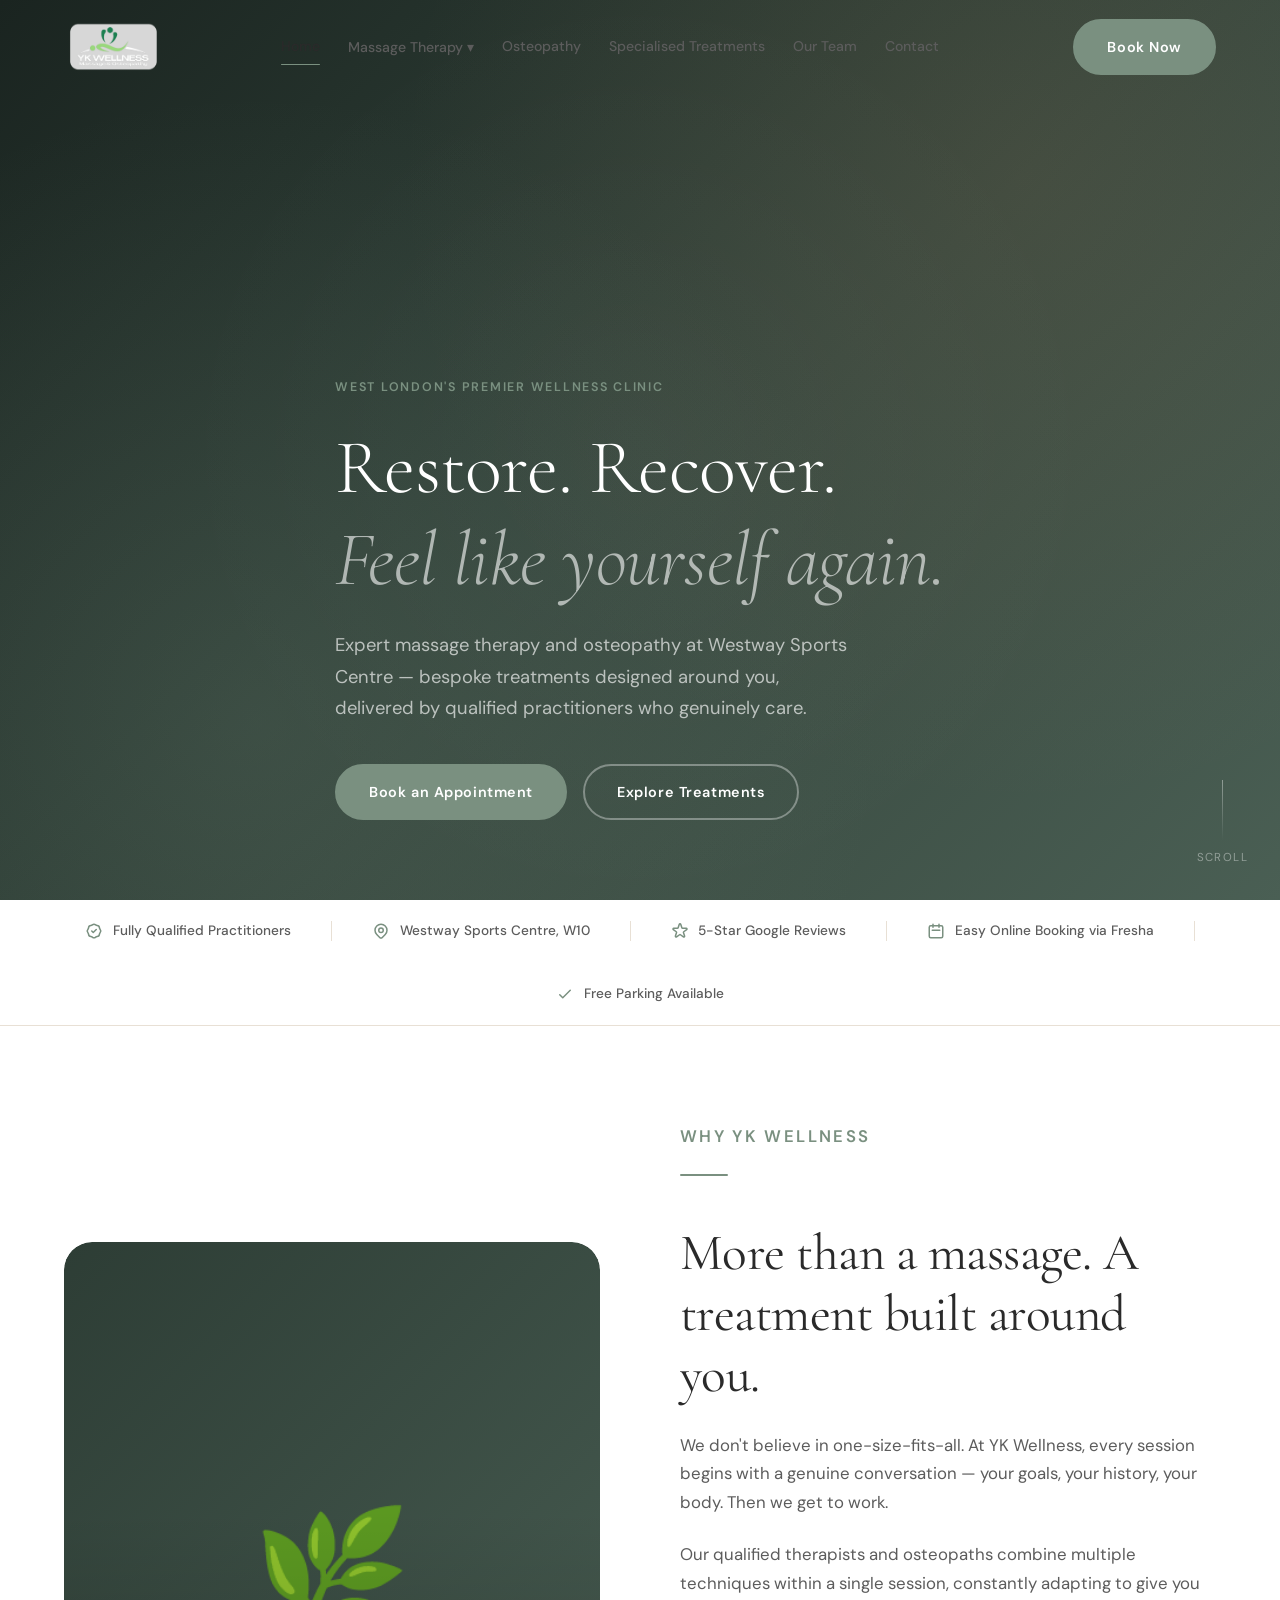
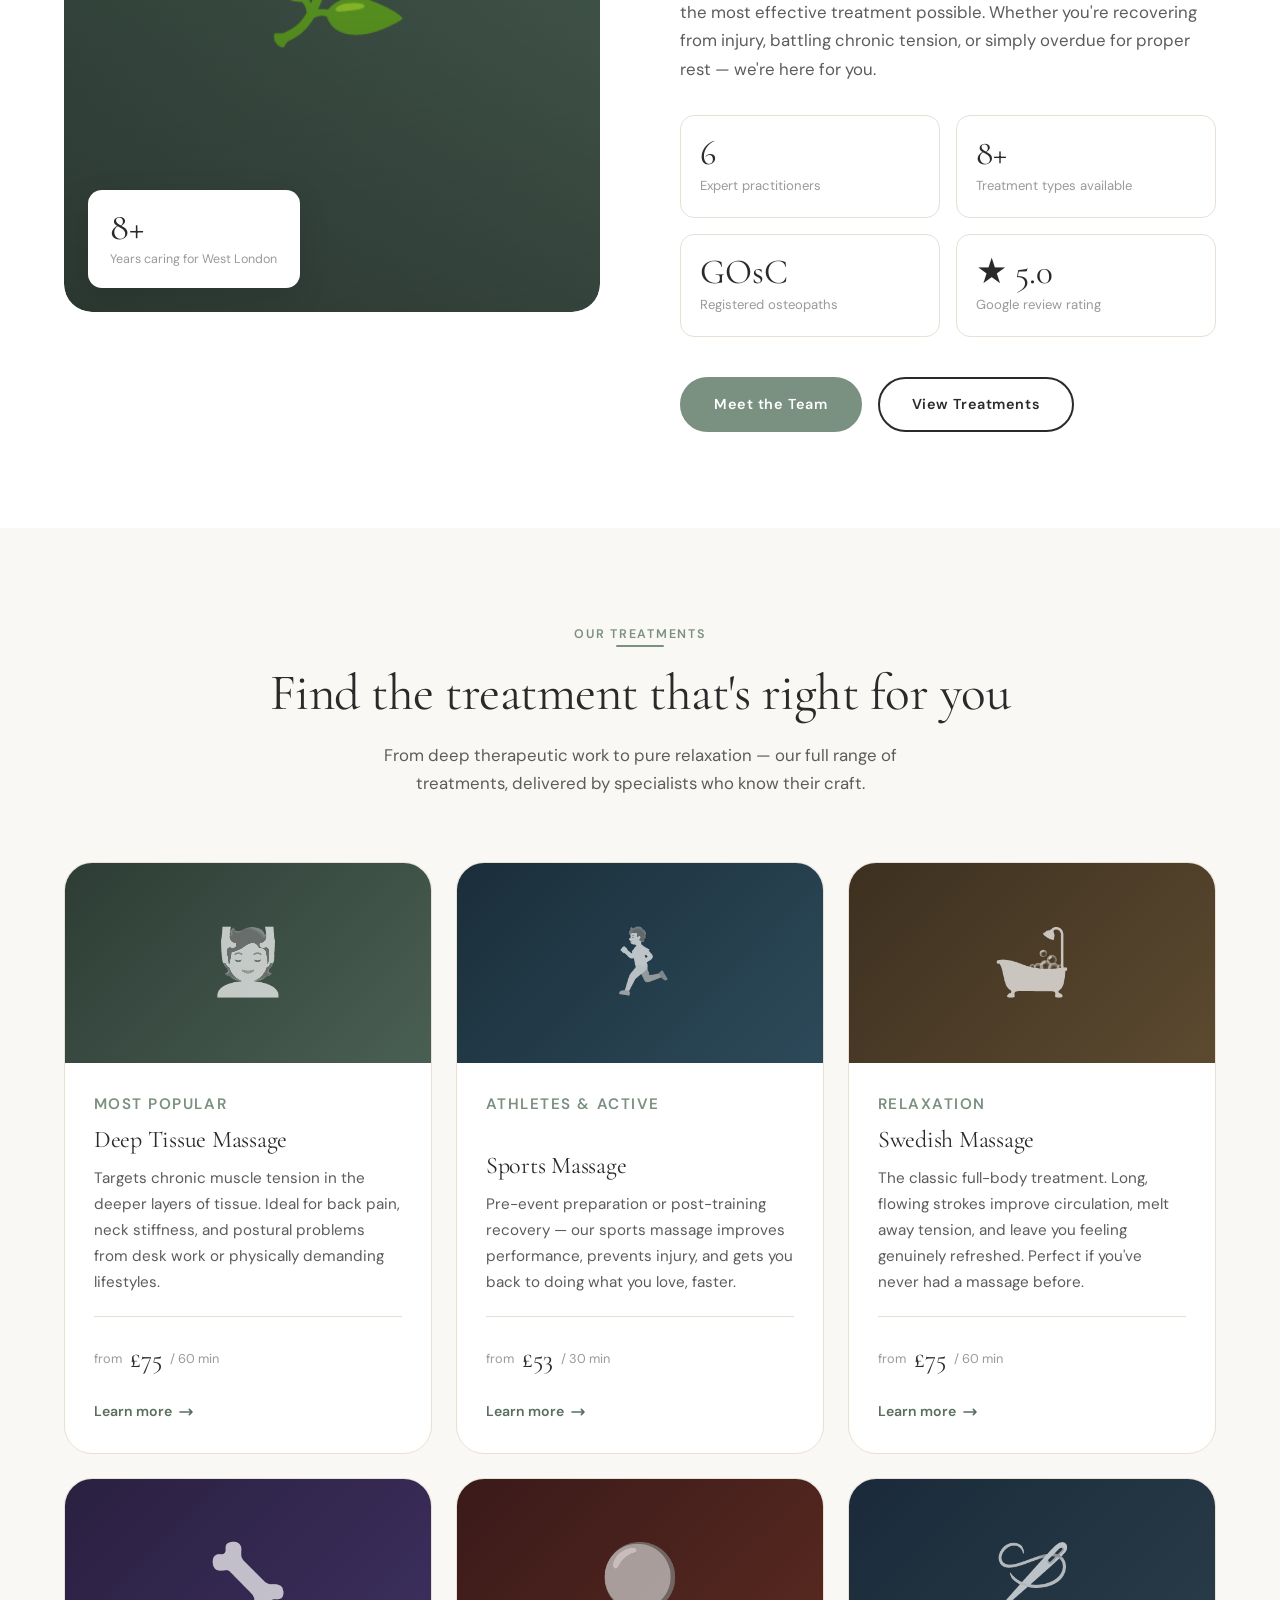
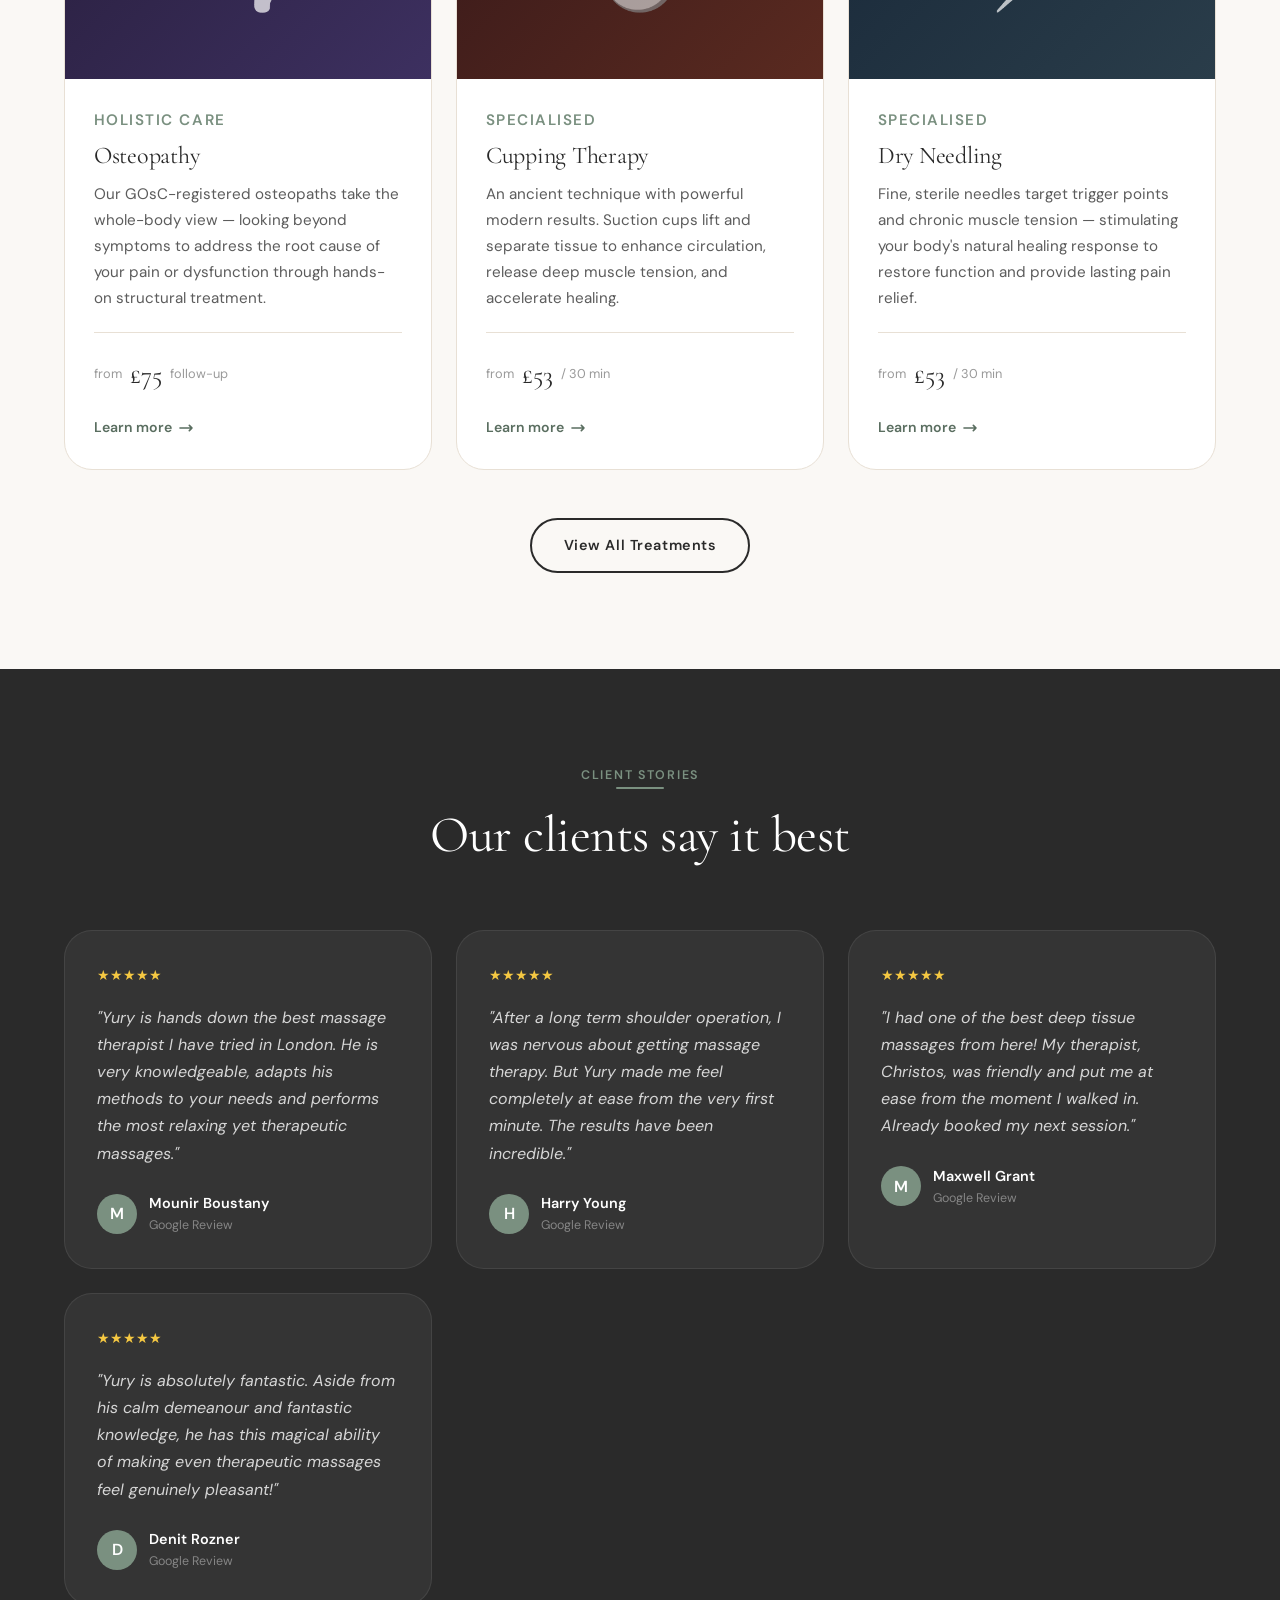
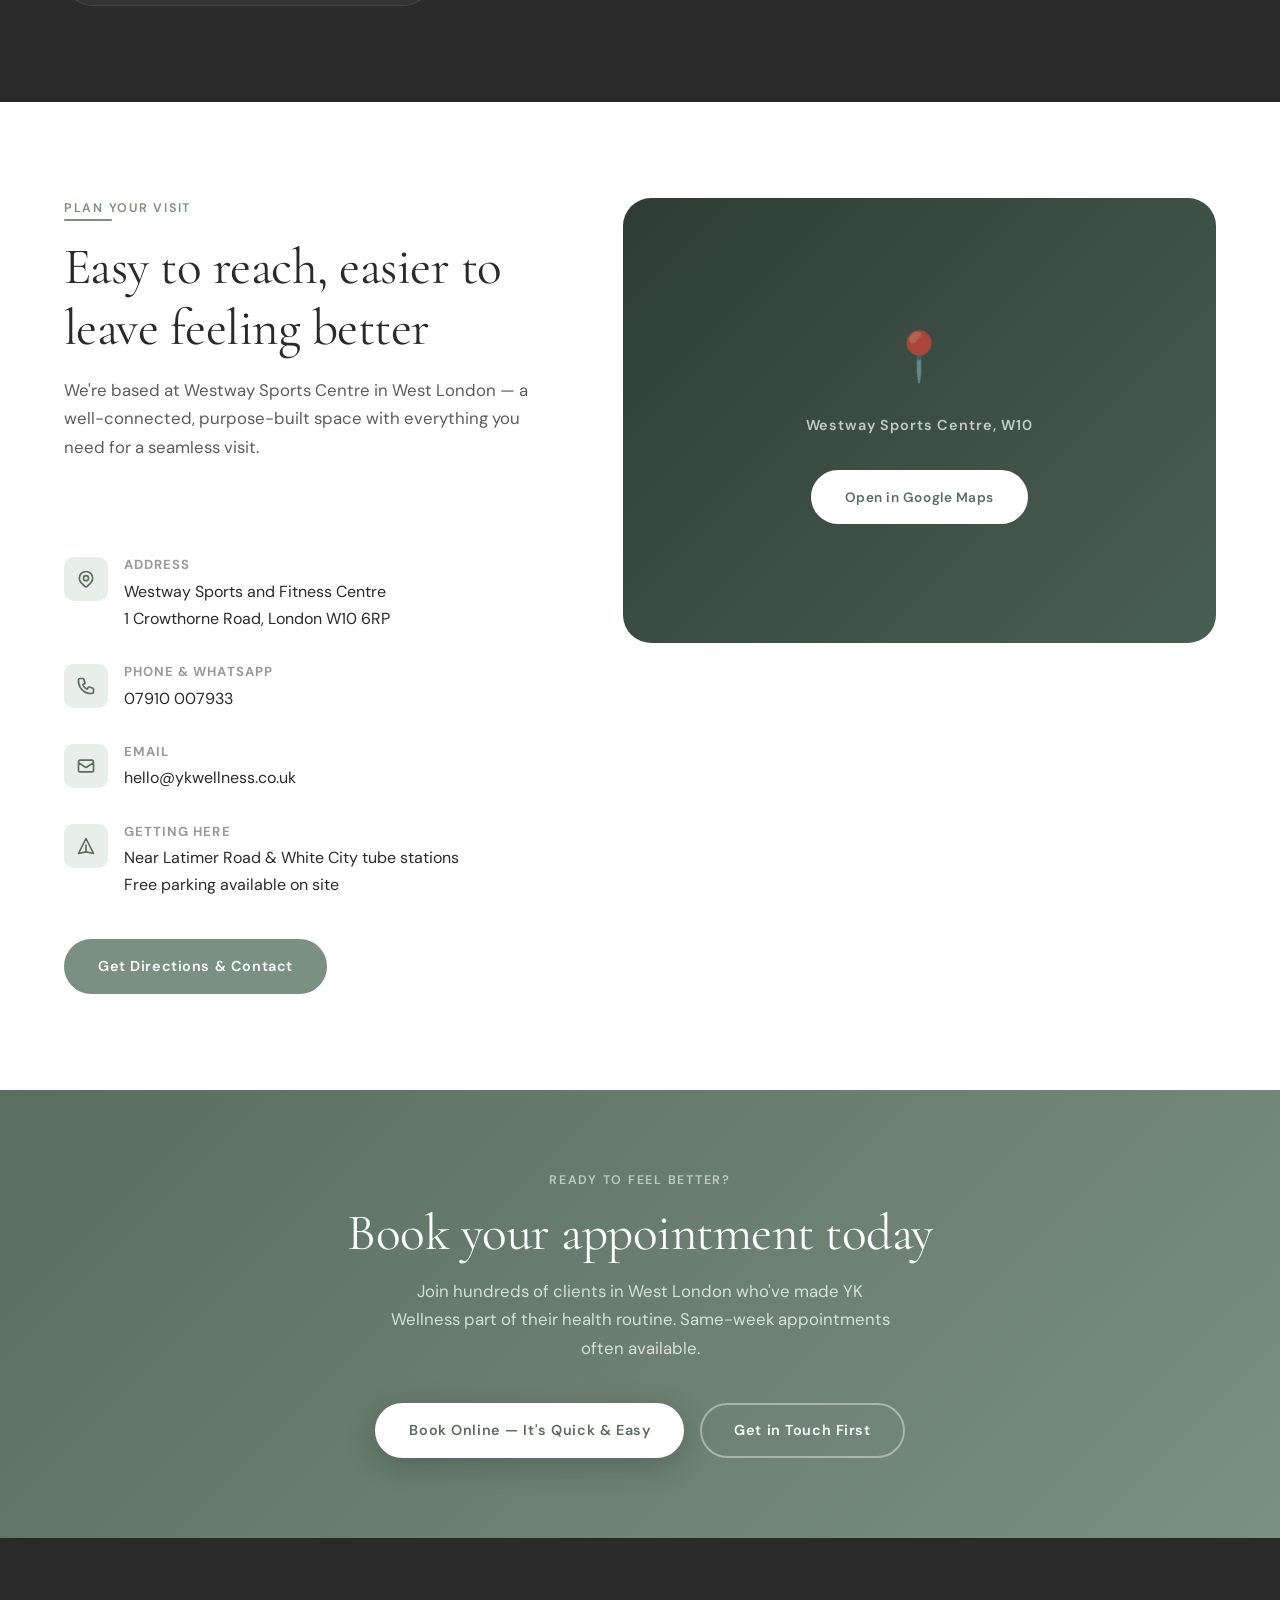
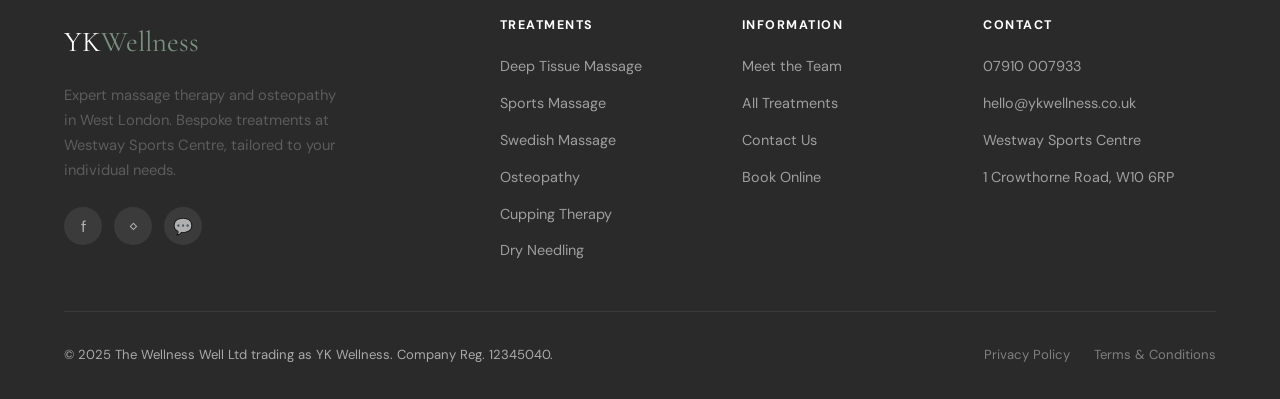
==== commit 1b631700: "Replace logo text with image in navigation" ====
--- a/index.html
+++ b/index.html
@@ -16,7 +16,7 @@
 <nav class="nav" id="nav">
   <div class="container">
     <div class="nav__inner">
-      <a href="index.html" class="nav__logo">YK<span>Wellness</span></a>
+     <a href="index.html" class="nav__logo"><img src="logo_YKWELLNESS.png" alt="YK Wellness Logo" style="height: 50px;"></a>
       <div class="nav__links">
         <a href="index.html" class="active">Home</a>
         <div class="nav__dropdown">
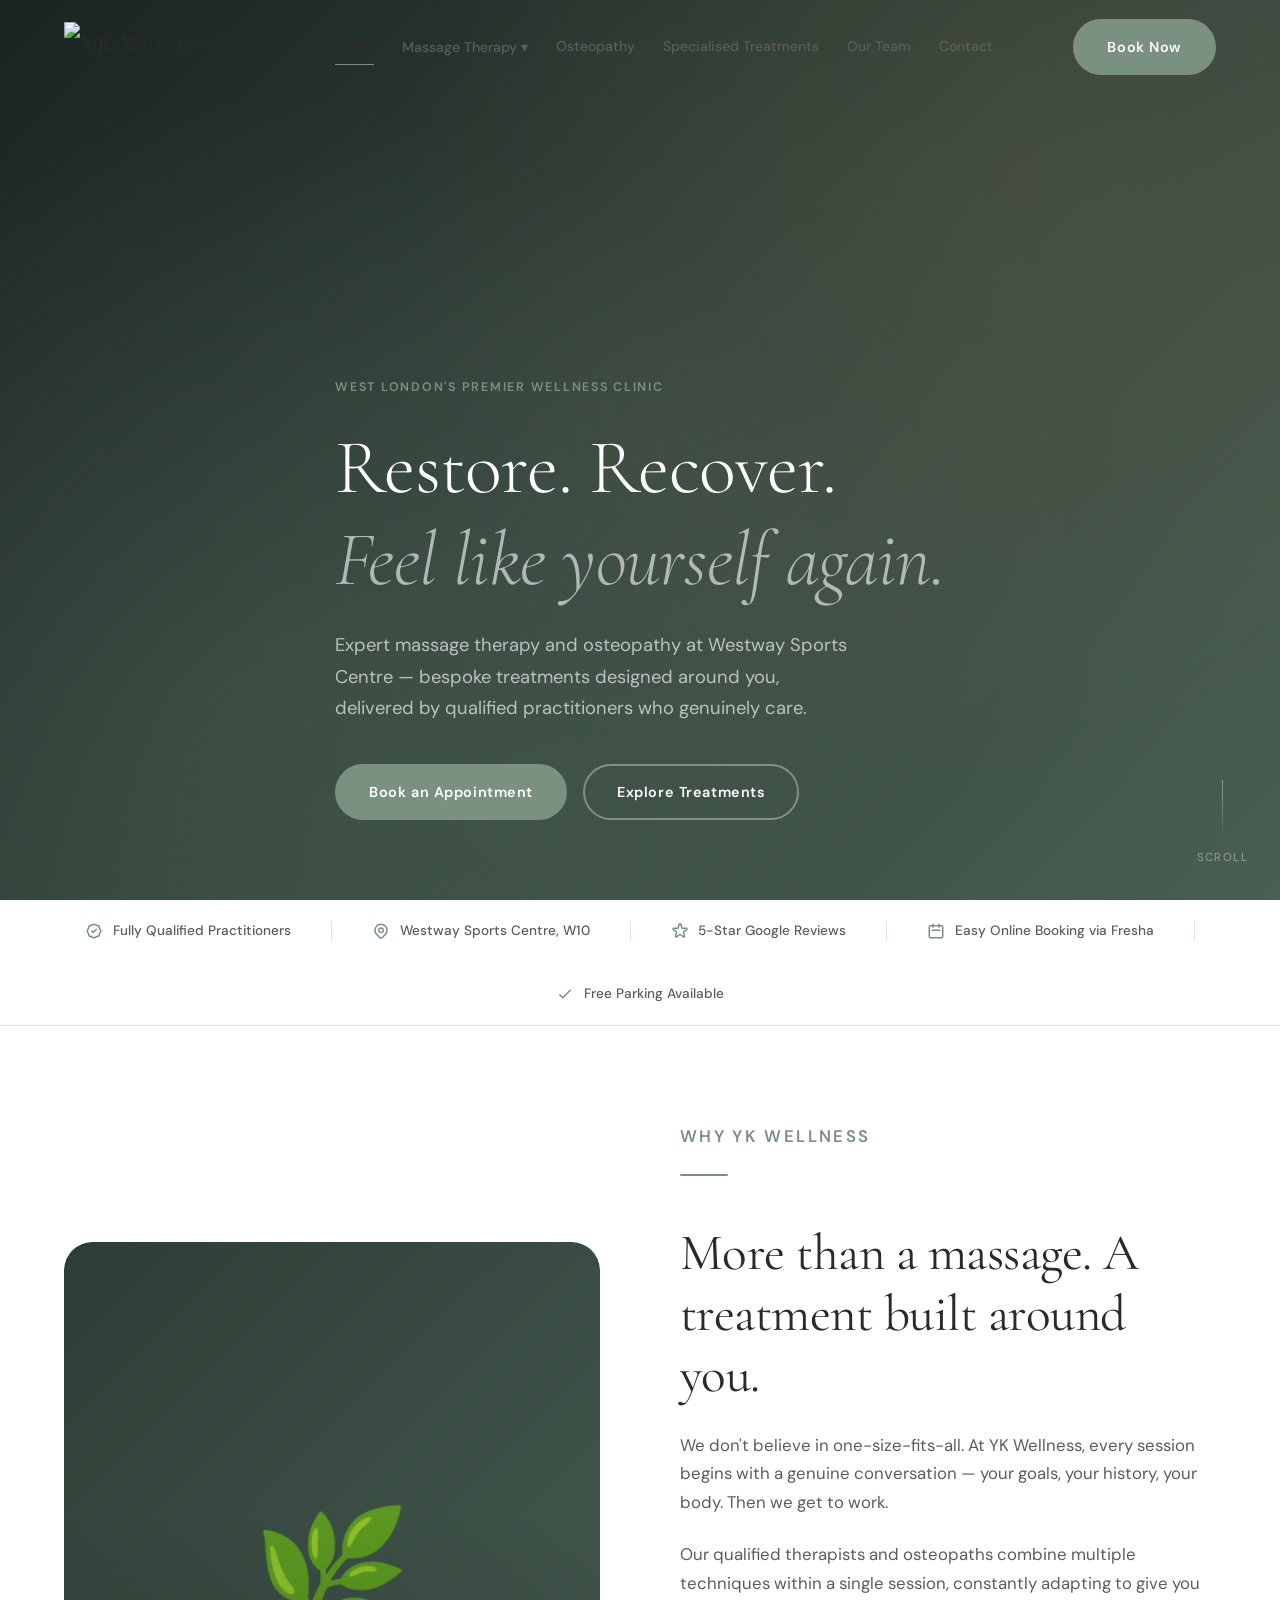
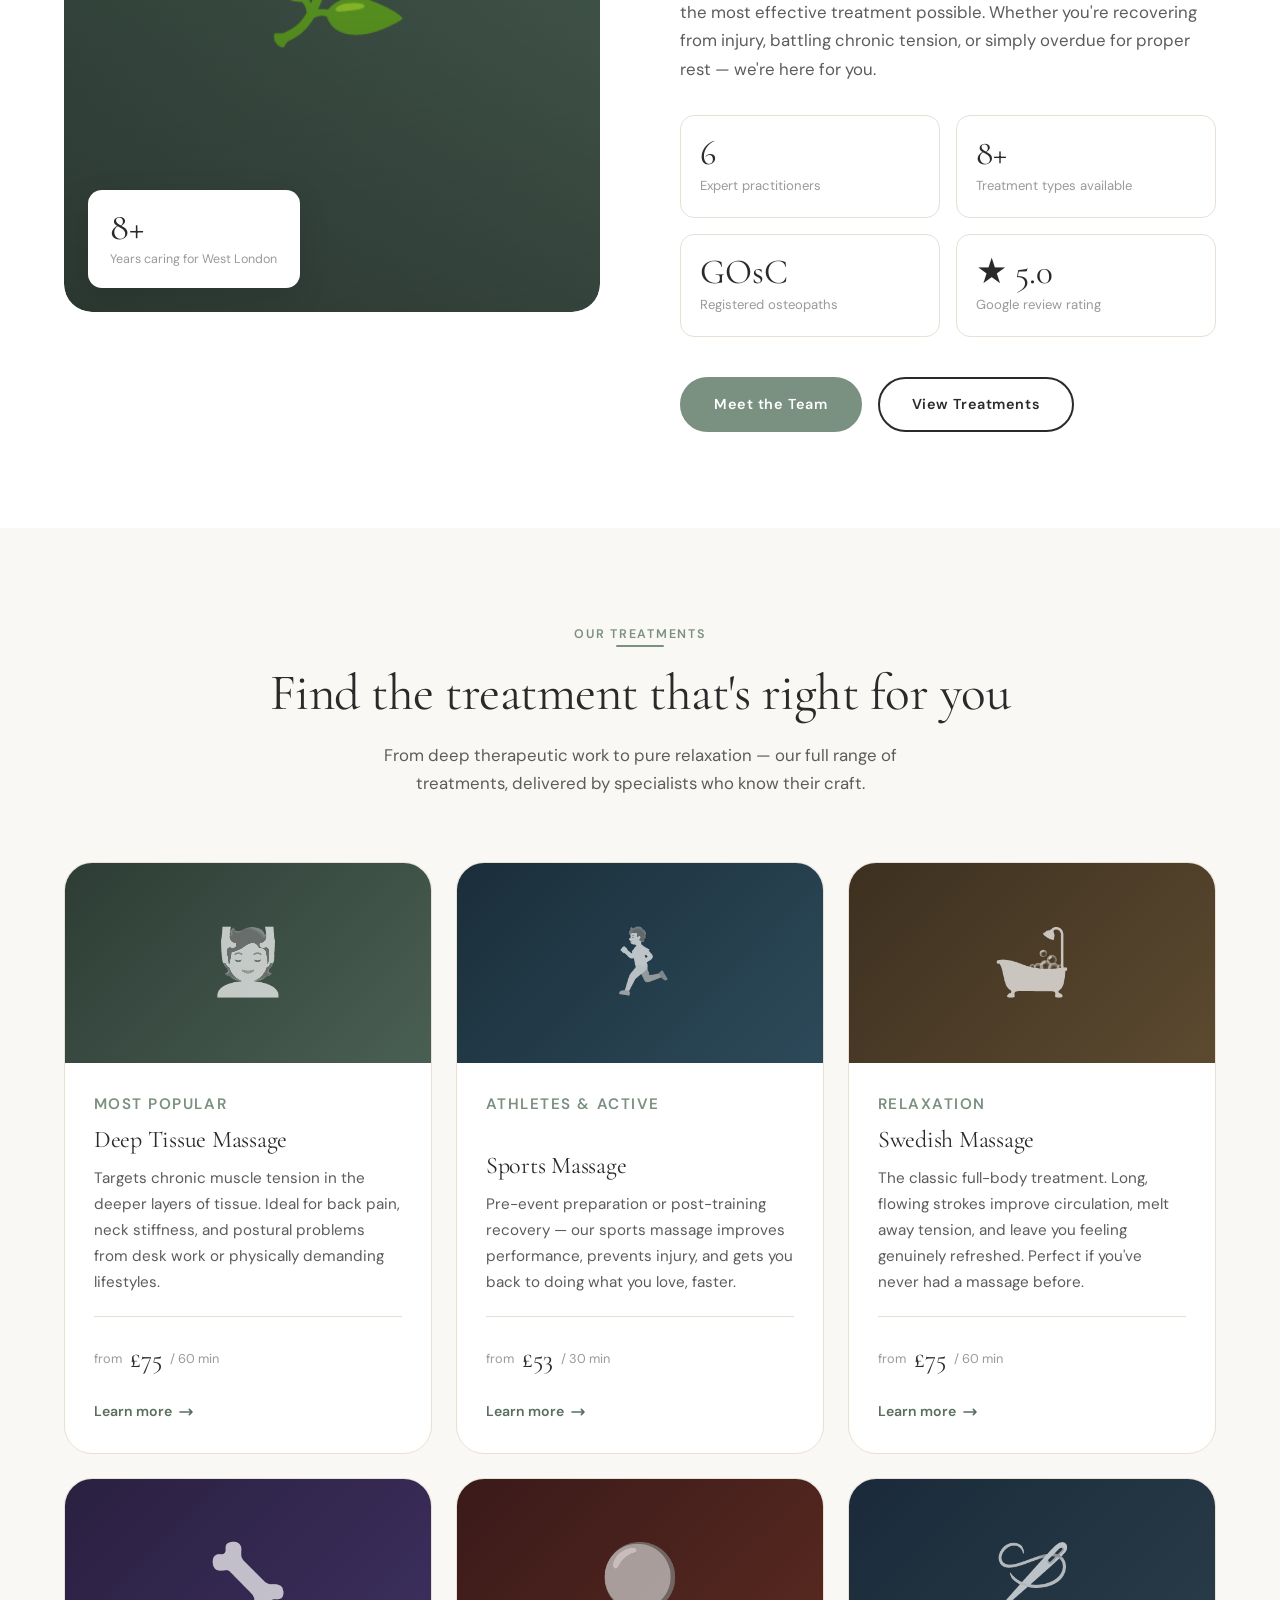
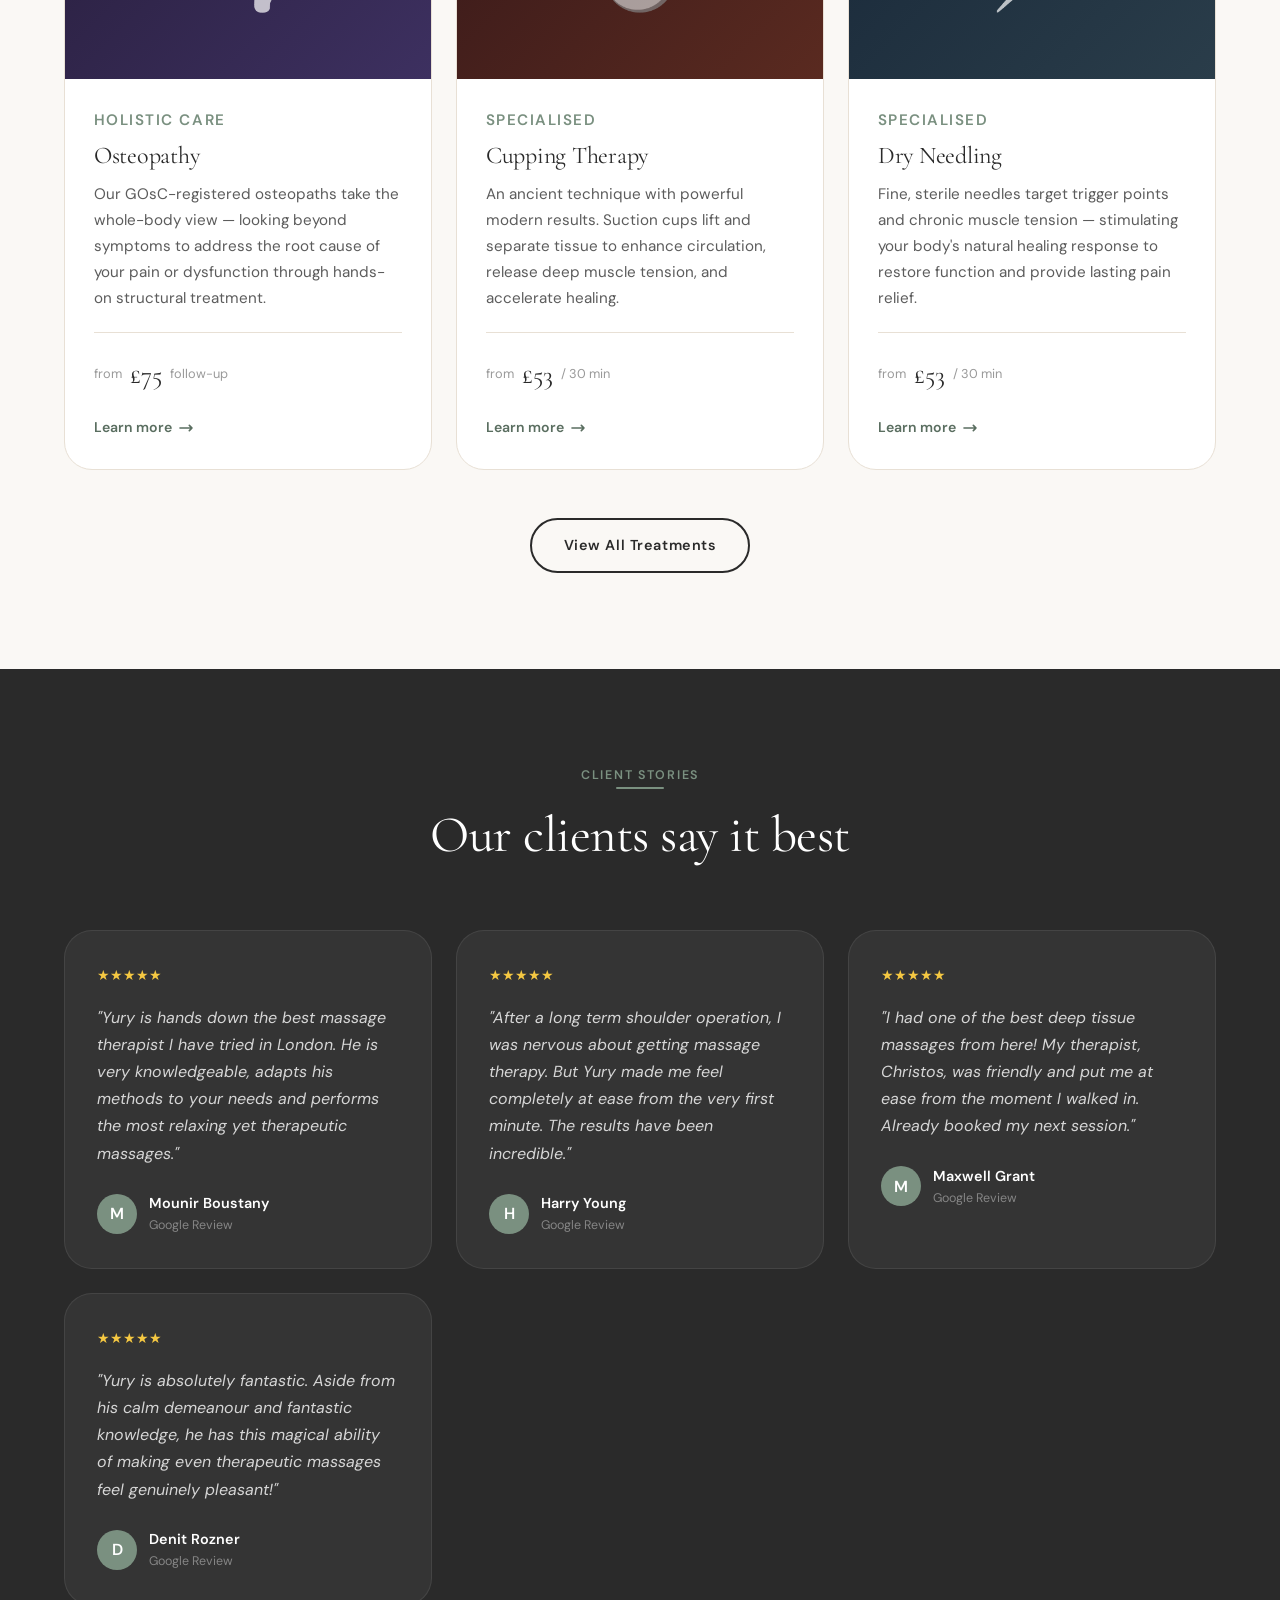
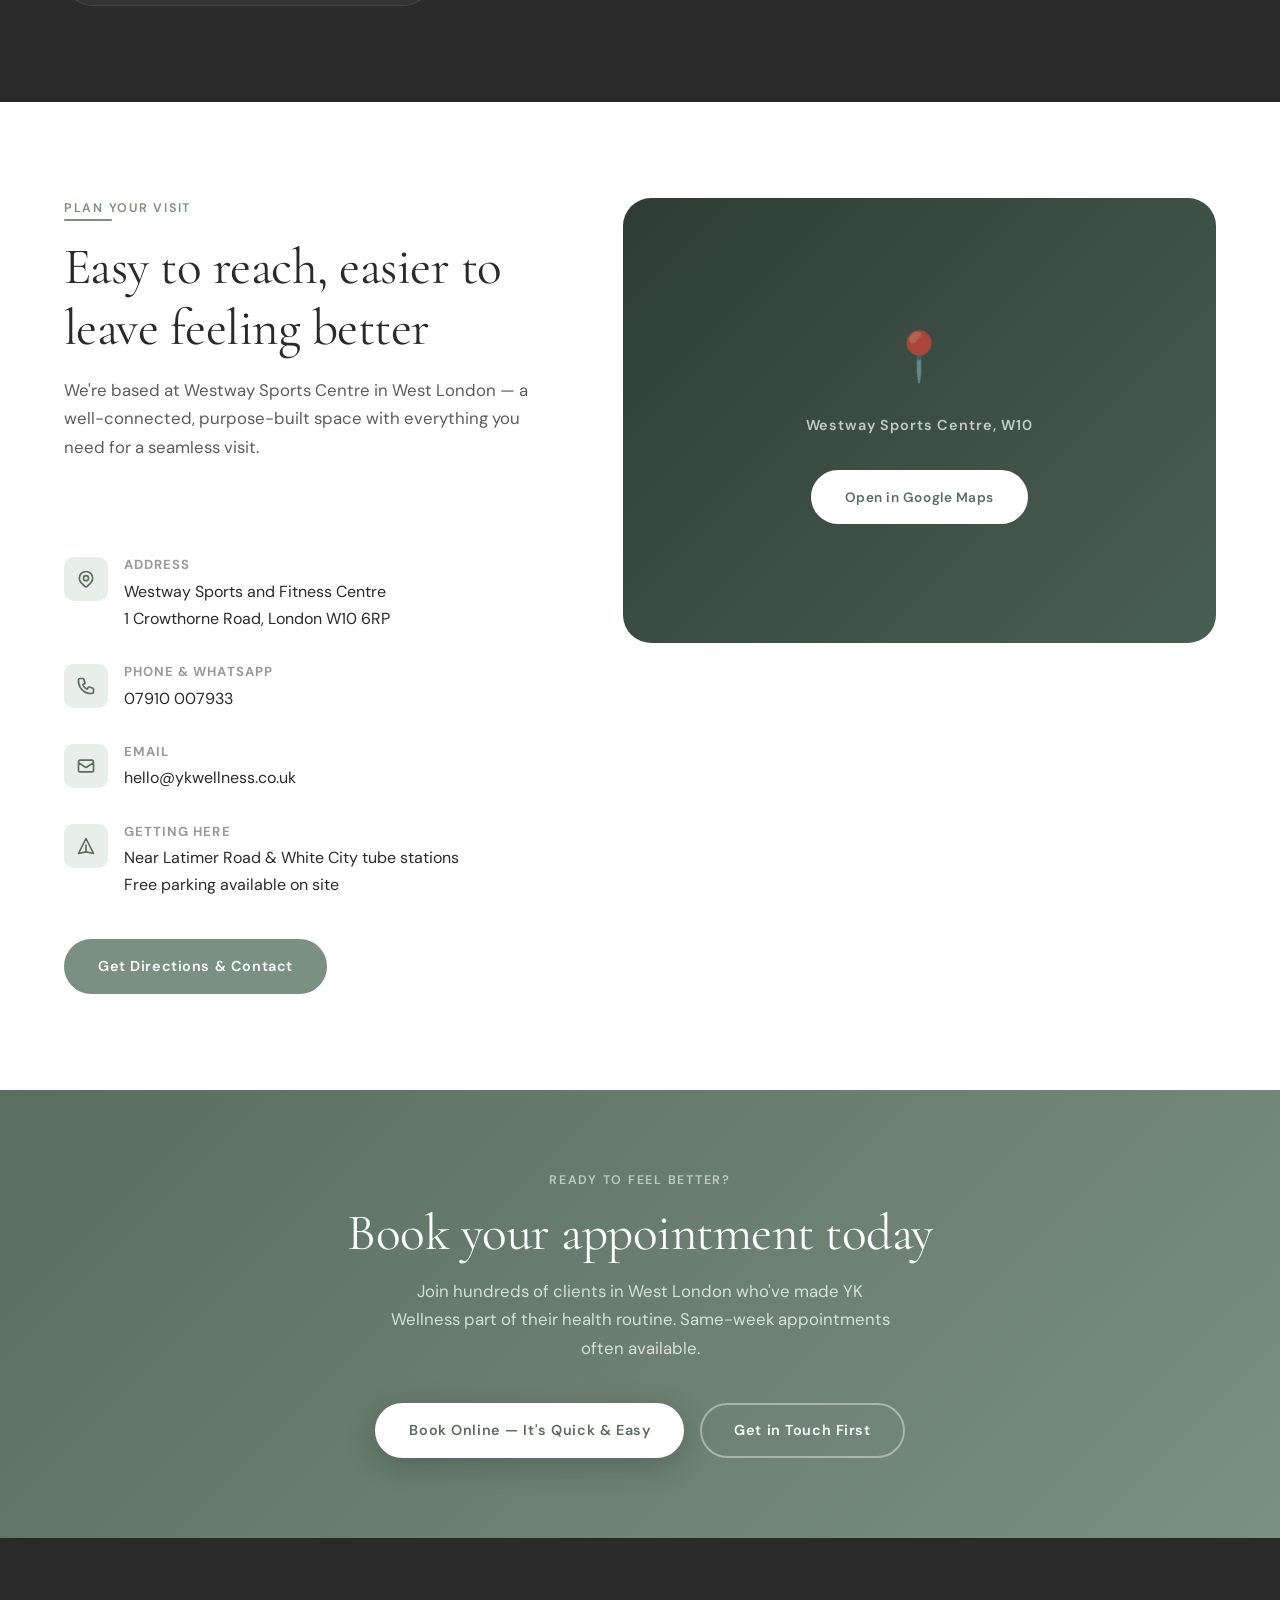
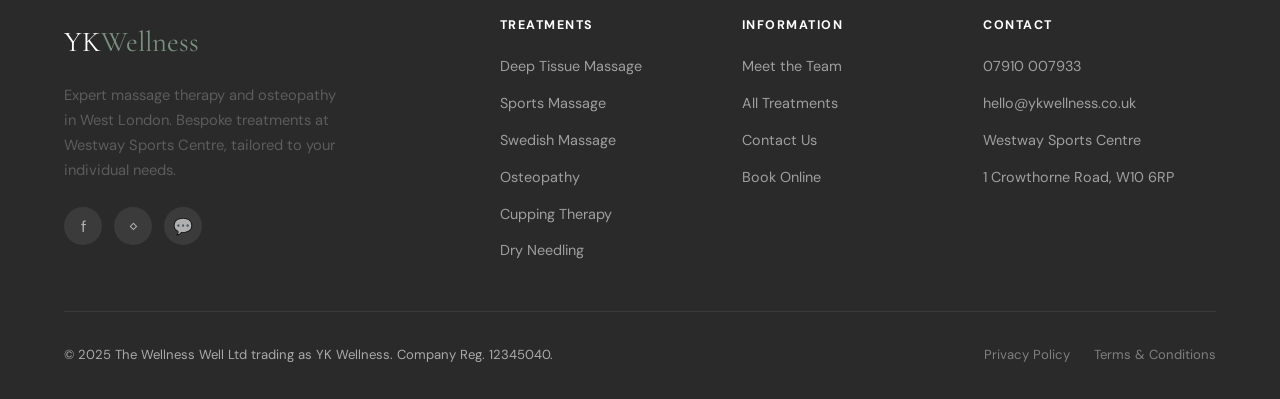
==== commit 93b1b170: "Update index.html" ====
--- a/index.html
+++ b/index.html
@@ -16,7 +16,7 @@
 <nav class="nav" id="nav">
   <div class="container">
     <div class="nav__inner">
-     <a href="index.html" class="nav__logo"><img src="logo_YKWELLNESS.png" alt="YK Wellness Logo" style="height: 50px;"></a>
+     <a href="index.html" class="nav__logo"><img src="NEWLOGOYK.png" alt="YK Wellness Logo" style="height: 50px;"></a>
       <div class="nav__links">
         <a href="index.html" class="active">Home</a>
         <div class="nav__dropdown">
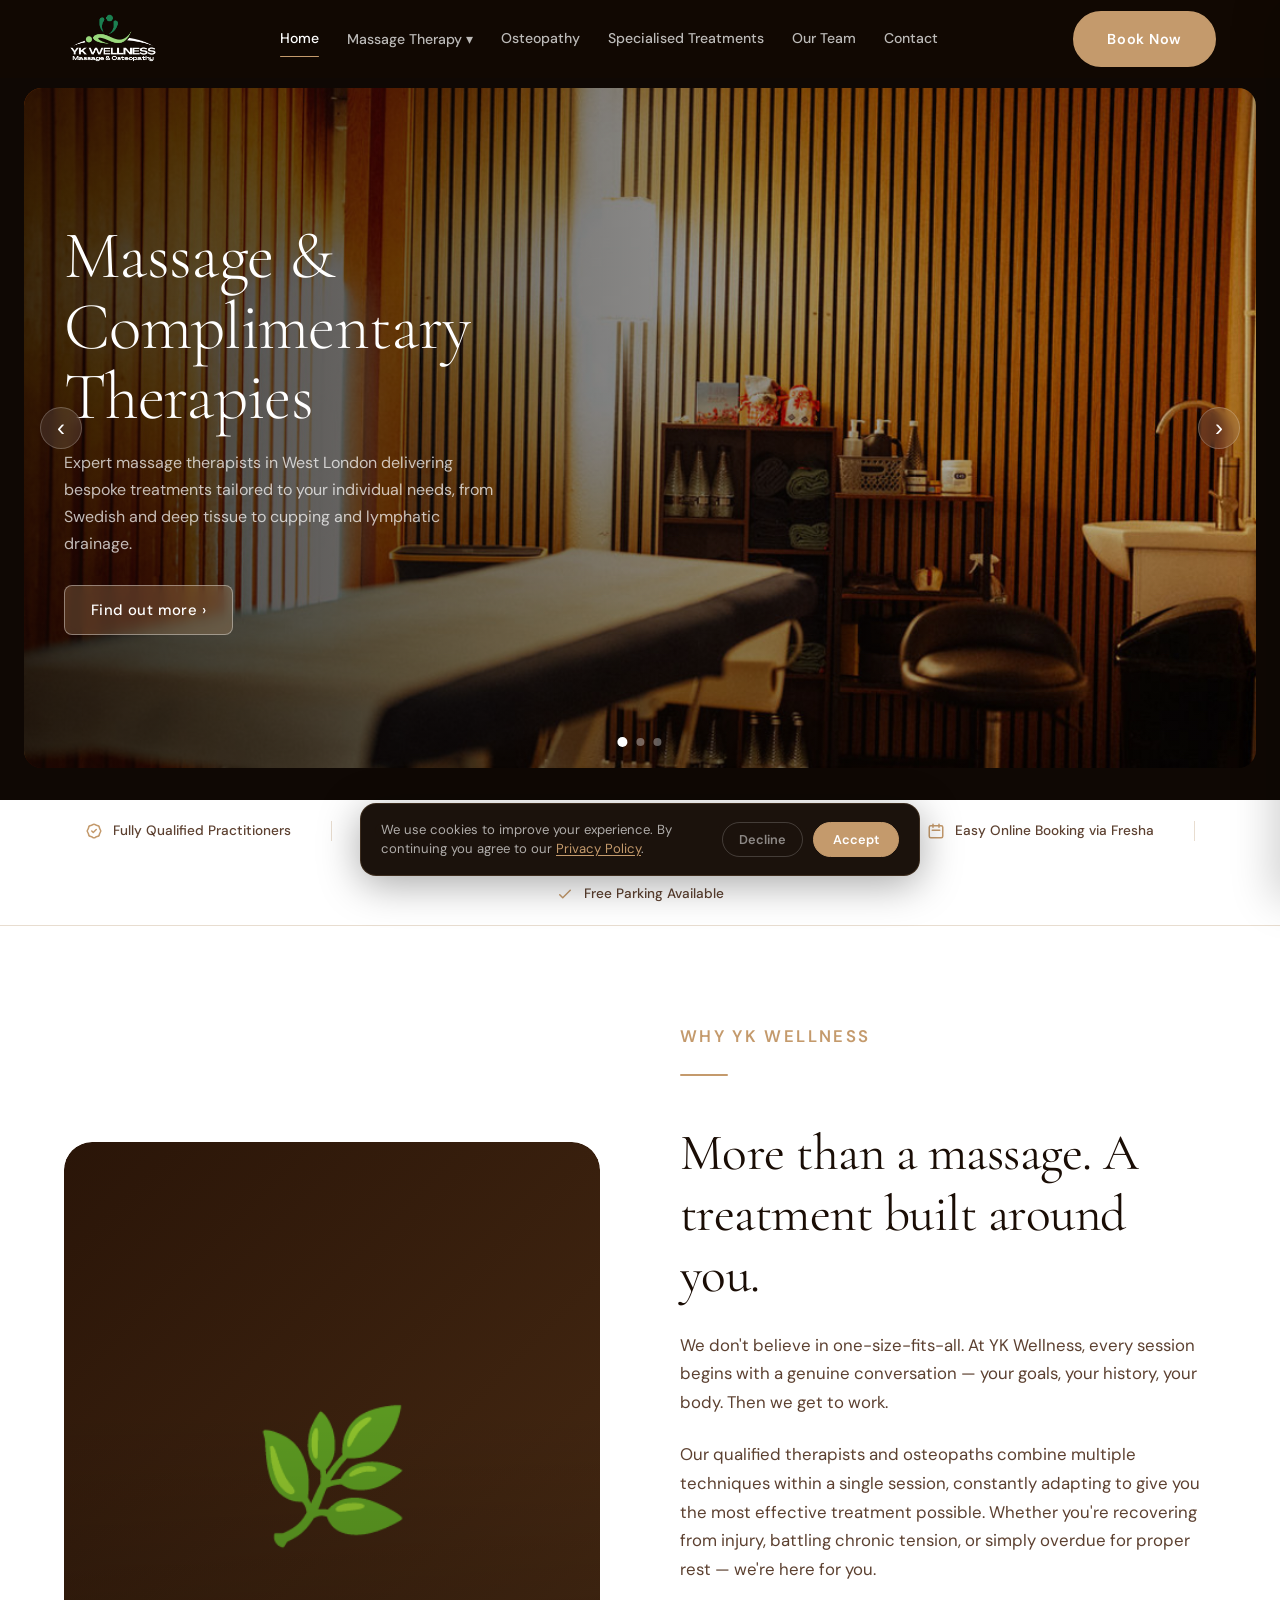
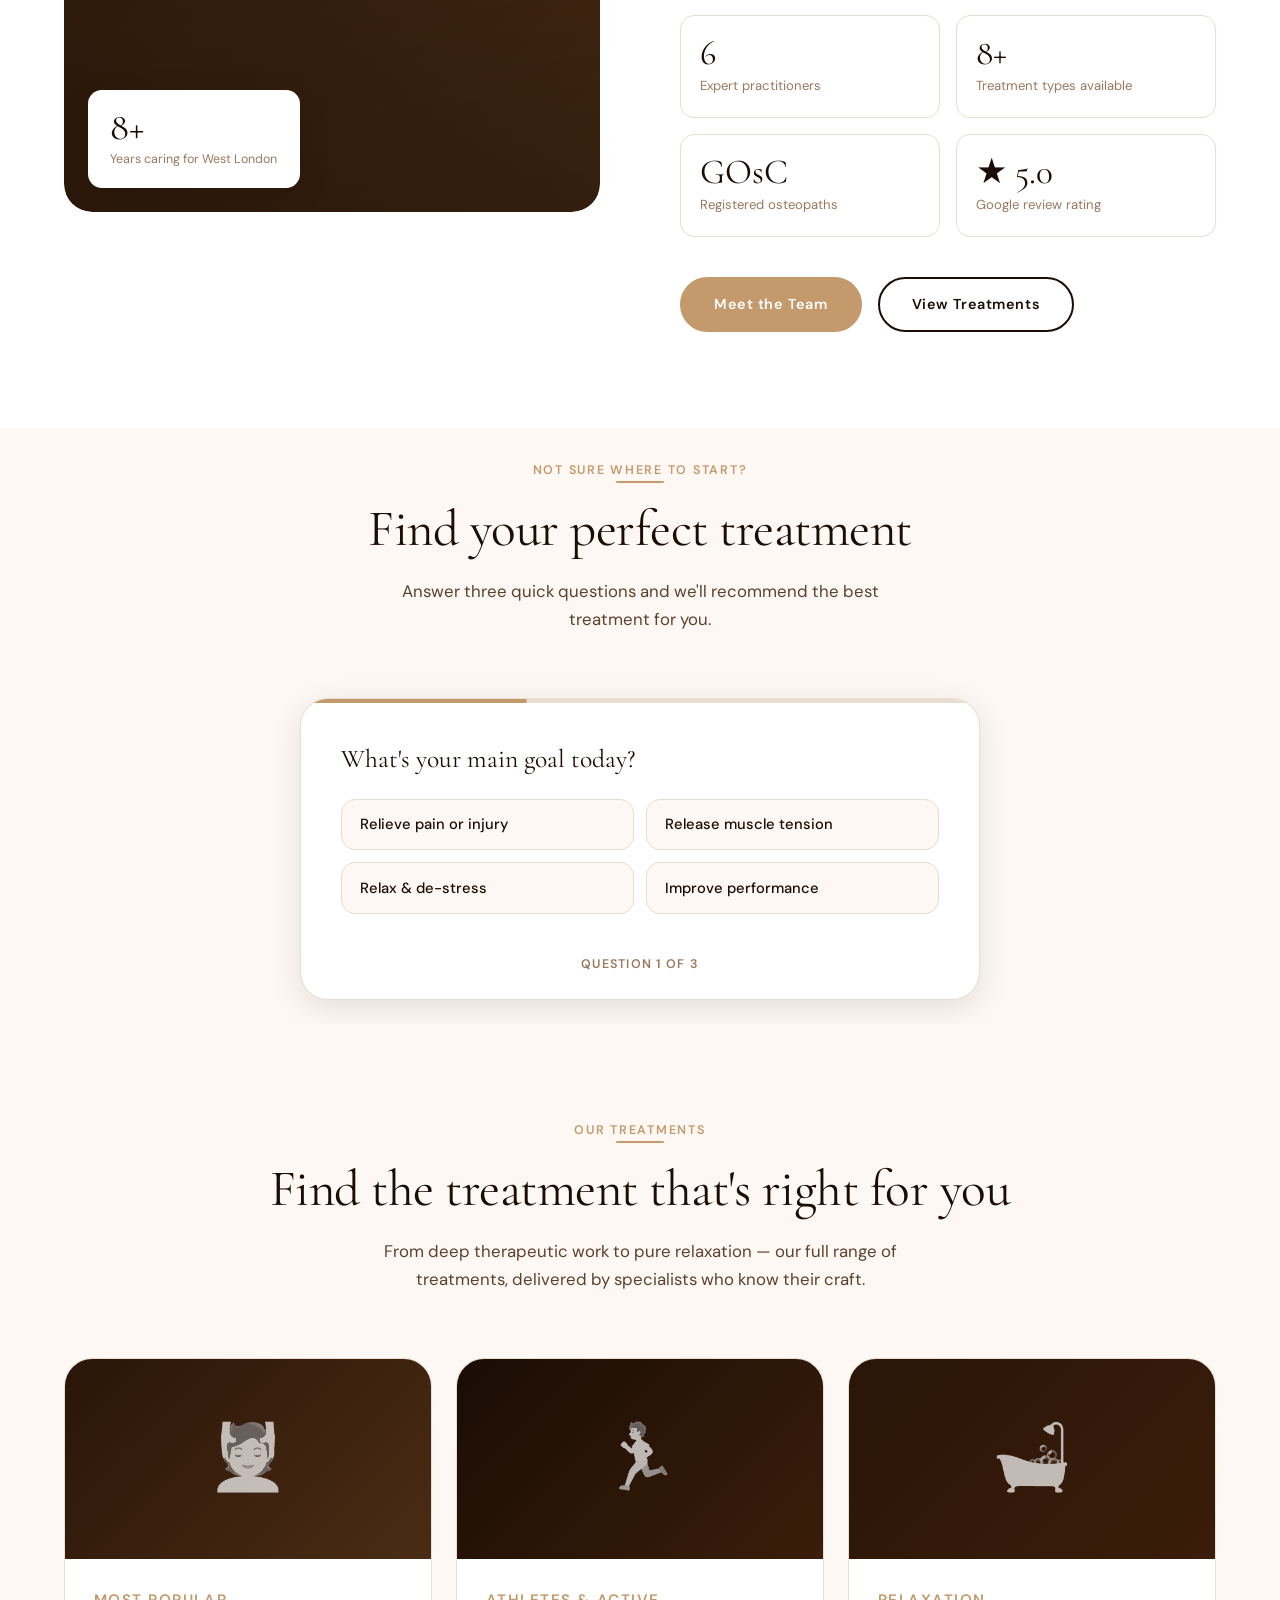
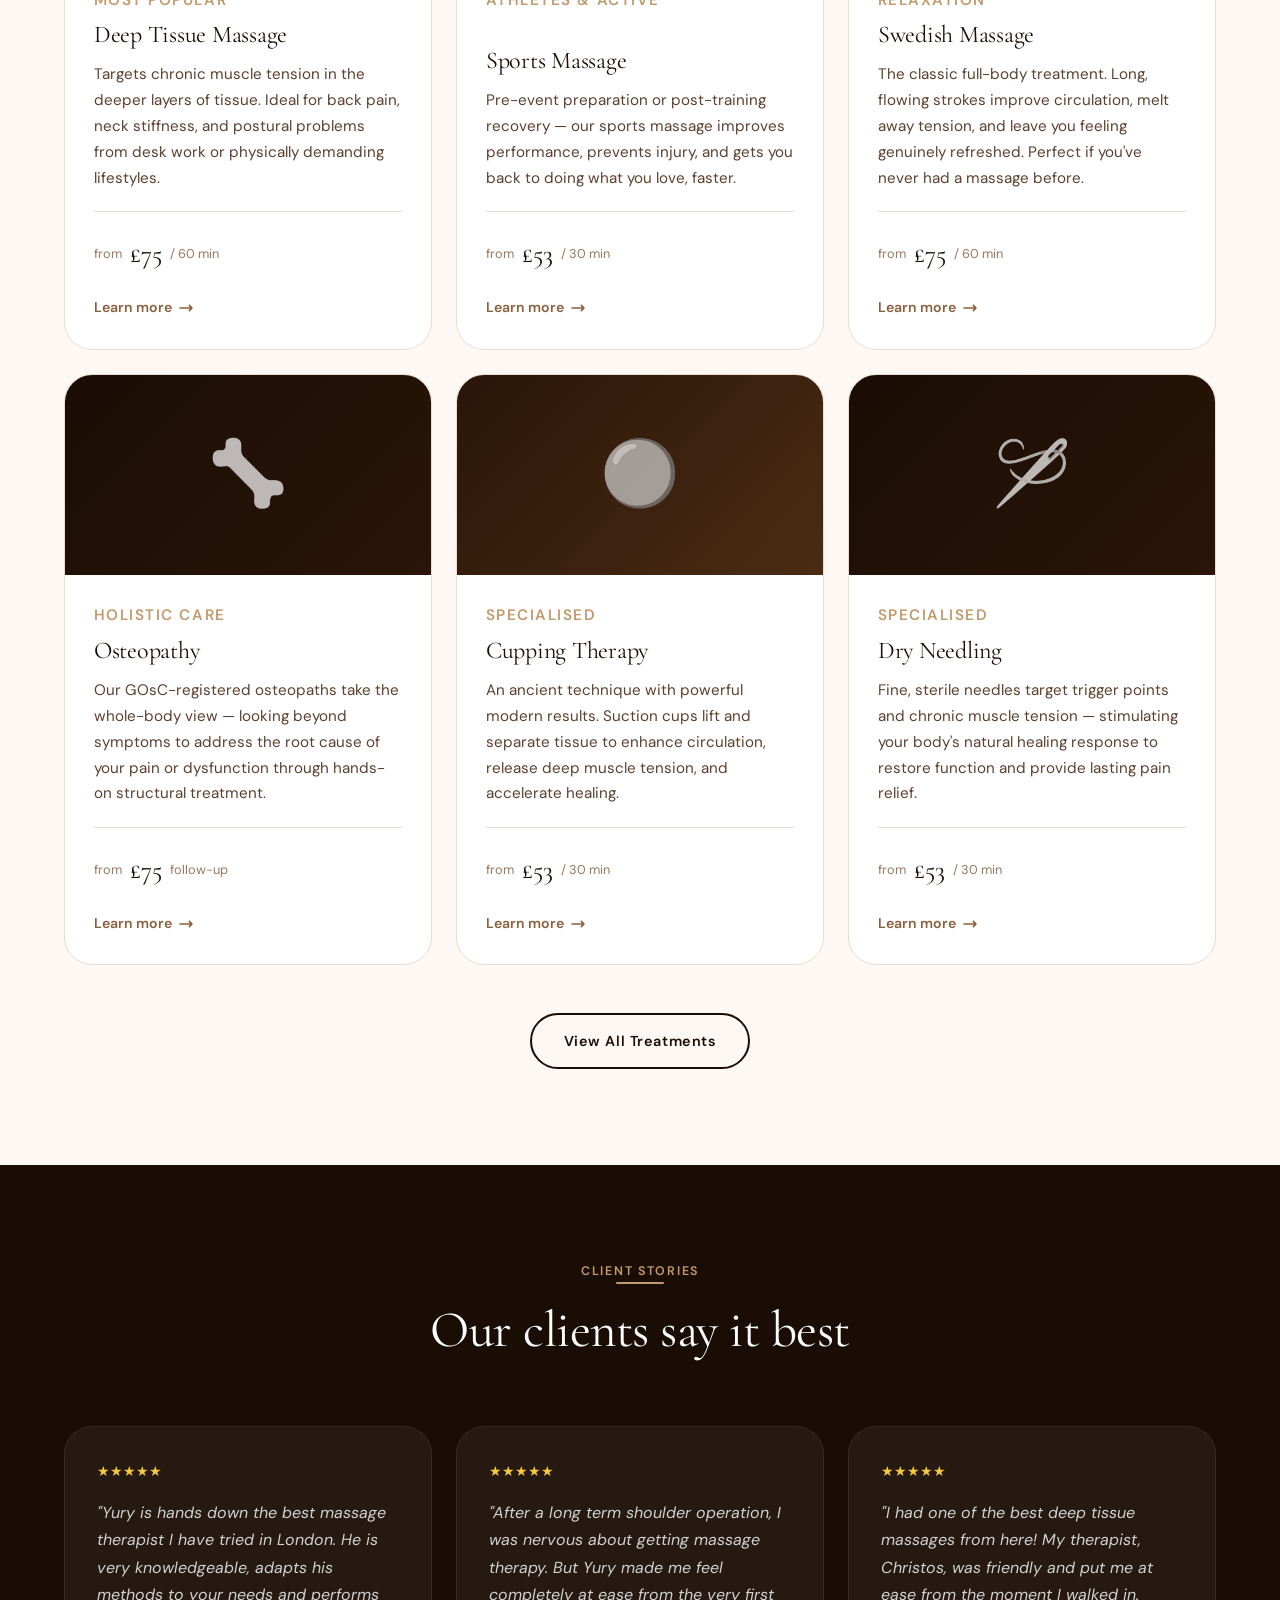
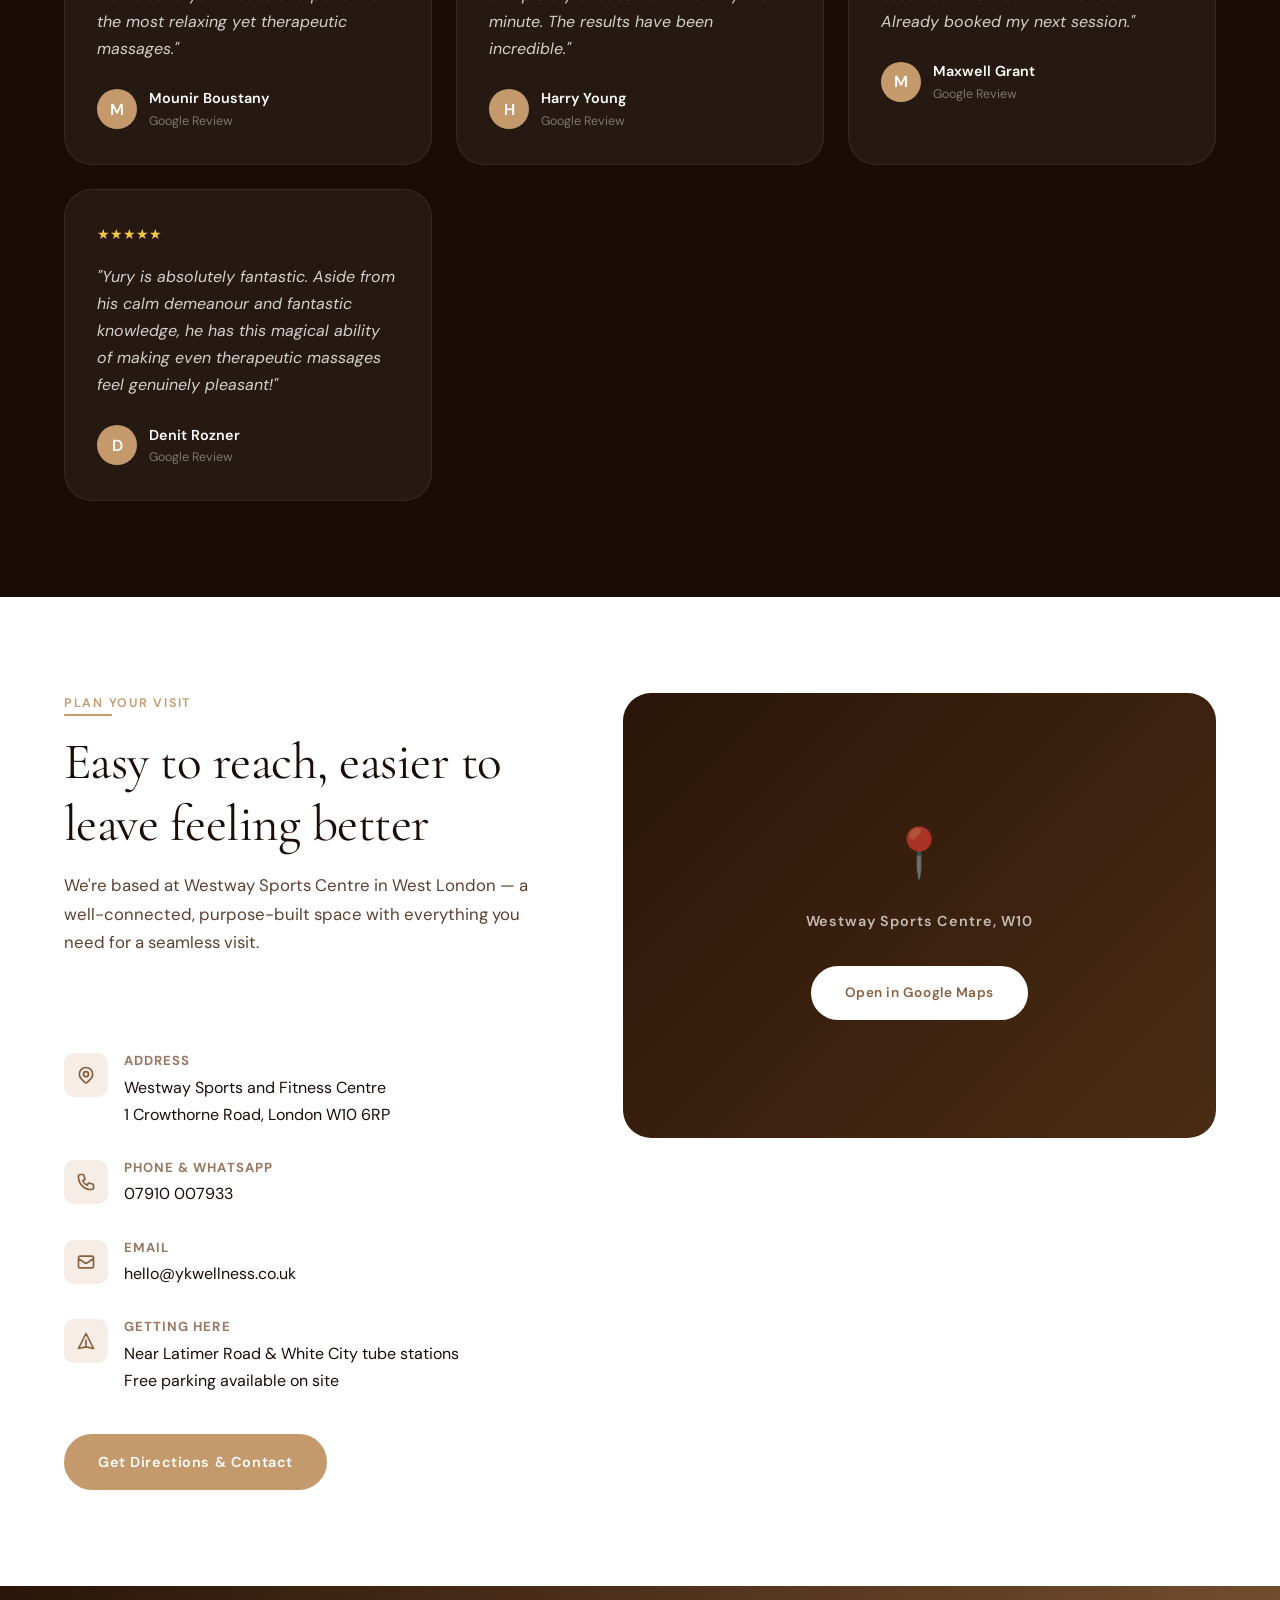
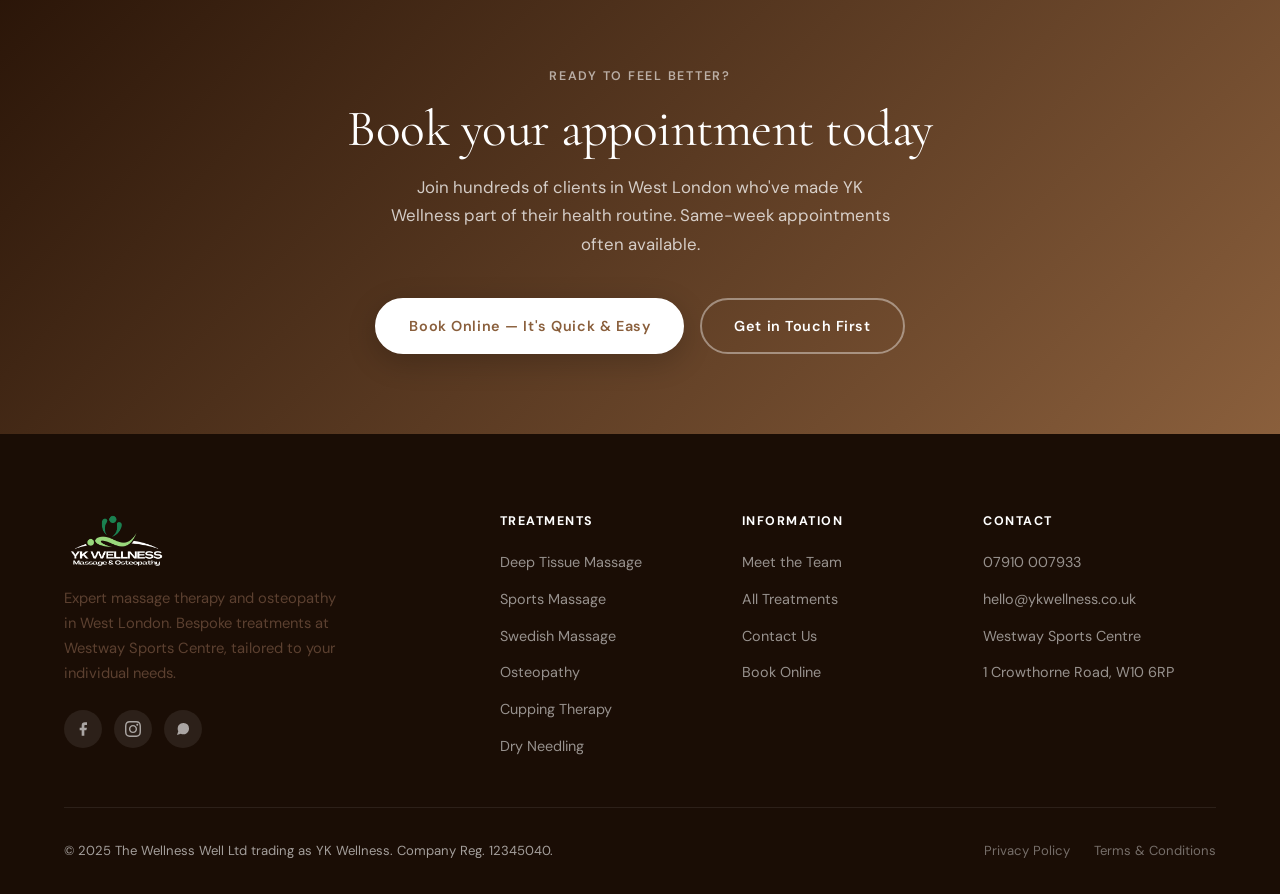
==== commit 02fab40d: "Newest updates from onder 1st gen" ====
--- a/index.html
+++ b/index.html
@@ -8,6 +8,7 @@
   <link rel="preconnect" href="https://fonts.googleapis.com" />
   <link rel="preconnect" href="https://fonts.gstatic.com" crossorigin />
   <link href="https://fonts.googleapis.com/css2?family=Cormorant+Garamond:ital,wght@0,300;0,400;0,600;1,300;1,400&family=DM+Sans:wght@400;500;600;700&display=swap" rel="stylesheet" />
+  <link rel="icon" href="LOGOYKW.png" type="image/png" />
   <link rel="stylesheet" href="style.css" />
 </head>
 <body>
@@ -16,7 +17,7 @@
 <nav class="nav" id="nav">
   <div class="container">
     <div class="nav__inner">
-     <a href="index.html" class="nav__logo"><img src="NEWLOGOYK.png" alt="YK Wellness Logo" style="height: 50px;"></a>
+      <a href="index.html" class="nav__logo"><img src="LOGOYKW.png" alt="YK Wellness" class="nav__logo-img"></a>
       <div class="nav__links">
         <a href="index.html" class="active">Home</a>
         <div class="nav__dropdown">
@@ -42,8 +43,12 @@
   </div>
 </nav>
 
-<!-- MOBILE NAV -->
+<!-- MOBILE NAV OVERLAY -->
+<div class="nav__mobile-overlay" id="mobileOverlay"></div>
+
+<!-- MOBILE NAV DRAWER -->
 <div class="nav__mobile" id="mobileNav">
+  <button class="nav__mobile-close" id="mobileClose" aria-label="Close menu">&times;</button>
   <a href="index.html">Home</a>
   <a href="massage-therapy.html">Massage Therapy</a>
   <div class="nav__mobile-sub">
@@ -58,53 +63,81 @@
   <a href="https://www.fresha.com/a/yk-wellness-london-westway-sports-fitness-centre-uk-1-crowthorne-road-git4ohyh" target="_blank" class="btn btn-primary">Book Appointment</a>
 </div>
 
-<!-- HERO -->
-<section class="hero">
-  <div class="hero__bg"></div>
-  <div class="hero__pattern"></div>
-  <div class="container hero__content">
-    <p class="eyebrow hero__eyebrow">West London's Premier Wellness Clinic</p>
-    <h1>Restore. Recover.<br /><em>Feel like yourself again.</em></h1>
-    <p class="hero__sub">Expert massage therapy and osteopathy at Westway Sports Centre — bespoke treatments designed around you, delivered by qualified practitioners who genuinely care.</p>
-    <div class="hero__actions">
-      <a href="https://www.fresha.com/a/yk-wellness-london-westway-sports-fitness-centre-uk-1-crowthorne-road-git4ohyh" target="_blank" class="btn btn-primary">Book an Appointment</a>
-      <a href="massage-therapy.html" class="btn btn-outline" style="color:#fff;border-color:rgba(255,255,255,0.35);">Explore Treatments</a>
-    </div>
-  </div>
-  <div class="hero__scroll">
-    <div class="hero__scroll-line"></div>
-    <span>Scroll</span>
+<!-- HERO SLIDER -->
+<section class="hero-slider" id="heroSlider">
+  <div class="hero-slider__card">
+
+    <!-- Slide 1: Massage & Complimentary Therapies -->
+    <div class="hero-slide active">
+      <div class="hero-slide__img"></div>
+      <div class="hero-slide__overlay"></div>
+      <div class="hero-slide__content">
+        <h1>Massage &amp;<br />Complimentary Therapies</h1>
+        <p class="hero-slide__sub">Expert massage therapists in West London delivering bespoke treatments tailored to your individual needs, from Swedish and deep tissue to cupping and lymphatic drainage.</p>
+        <a href="massage-therapy.html" class="btn btn-slide">Find out more &rsaquo;</a>
+      </div>
+    </div>
+
+    <!-- Slide 2: Sports & Remedial Massage -->
+    <div class="hero-slide">
+      <div class="hero-slide__img"></div>
+      <div class="hero-slide__overlay"></div>
+      <div class="hero-slide__content">
+        <h1>Sports &amp; Remedial<br />Massage</h1>
+        <p class="hero-slide__sub">Specialist sports massage and remedial therapy combining advanced techniques to treat injuries, enhance performance, and accelerate recovery for athletes and active individuals across West London.</p>
+        <a href="sports-massage.html" class="btn btn-slide">Find out more &rsaquo;</a>
+      </div>
+    </div>
+
+    <!-- Slide 3: Osteopathy -->
+    <div class="hero-slide">
+      <div class="hero-slide__img"></div>
+      <div class="hero-slide__overlay"></div>
+      <div class="hero-slide__content">
+        <h1>Osteopathy</h1>
+        <p class="hero-slide__sub">Our osteopaths take a holistic approach to care, considering your general health, lifestyle, and personal circumstances to create a treatment plan that suits your individual needs.</p>
+        <a href="osteopathy.html" class="btn btn-slide">Find out more &rsaquo;</a>
+      </div>
+    </div>
+
+    <!-- Prev / Next arrows -->
+    <button class="hero-slider__arrow hero-slider__arrow--prev" aria-label="Previous slide">&#8249;</button>
+    <button class="hero-slider__arrow hero-slider__arrow--next" aria-label="Next slide">&#8250;</button>
+
+    <!-- Dot indicators -->
+    <div class="hero-slider__dots">
+      <button class="hero-slider__dot active" aria-label="Slide 1"></button>
+      <button class="hero-slider__dot" aria-label="Slide 2"></button>
+      <button class="hero-slider__dot" aria-label="Slide 3"></button>
+    </div>
+
   </div>
 </section>
 
 <!-- TRUST BAR -->
 <div class="trust-bar">
-  <div class="container">
+  <div class="trust-bar__track">
     <div class="trust-bar__inner">
-      <div class="trust-item">
-        <svg width="18" height="18" fill="none" viewBox="0 0 24 24" stroke="currentColor" stroke-width="2"><path stroke-linecap="round" stroke-linejoin="round" d="M9 12l2 2 4-4M7.835 4.697a3.42 3.42 0 001.946-.806 3.42 3.42 0 014.438 0 3.42 3.42 0 001.946.806 3.42 3.42 0 013.138 3.138 3.42 3.42 0 00.806 1.946 3.42 3.42 0 010 4.438 3.42 3.42 0 00-.806 1.946 3.42 3.42 0 01-3.138 3.138 3.42 3.42 0 00-1.946.806 3.42 3.42 0 01-4.438 0 3.42 3.42 0 00-1.946-.806 3.42 3.42 0 01-3.138-3.138 3.42 3.42 0 00-.806-1.946 3.42 3.42 0 010-4.438 3.42 3.42 0 00.806-1.946 3.42 3.42 0 013.138-3.138z"/></svg>
-        Fully Qualified Practitioners
-      </div>
+      <div class="trust-item"><svg width="18" height="18" fill="none" viewBox="0 0 24 24" stroke="currentColor" stroke-width="2"><path stroke-linecap="round" stroke-linejoin="round" d="M9 12l2 2 4-4M7.835 4.697a3.42 3.42 0 001.946-.806 3.42 3.42 0 014.438 0 3.42 3.42 0 001.946.806 3.42 3.42 0 013.138 3.138 3.42 3.42 0 00.806 1.946 3.42 3.42 0 010 4.438 3.42 3.42 0 00-.806 1.946 3.42 3.42 0 01-3.138 3.138 3.42 3.42 0 00-1.946.806 3.42 3.42 0 01-4.438 0 3.42 3.42 0 00-1.946-.806 3.42 3.42 0 01-3.138-3.138 3.42 3.42 0 00-.806-1.946 3.42 3.42 0 010-4.438 3.42 3.42 0 00.806-1.946 3.42 3.42 0 013.138-3.138z"/></svg>Fully Qualified Practitioners</div>
       <div class="trust-divider"></div>
-      <div class="trust-item">
-        <svg width="18" height="18" fill="none" viewBox="0 0 24 24" stroke="currentColor" stroke-width="2"><path stroke-linecap="round" stroke-linejoin="round" d="M17.657 16.657L13.414 20.9a1.998 1.998 0 01-2.827 0l-4.244-4.243a8 8 0 1111.314 0z"/><path stroke-linecap="round" stroke-linejoin="round" d="M15 11a3 3 0 11-6 0 3 3 0 016 0z"/></svg>
-        Westway Sports Centre, W10
-      </div>
+      <div class="trust-item"><svg width="18" height="18" fill="none" viewBox="0 0 24 24" stroke="currentColor" stroke-width="2"><path stroke-linecap="round" stroke-linejoin="round" d="M17.657 16.657L13.414 20.9a1.998 1.998 0 01-2.827 0l-4.244-4.243a8 8 0 1111.314 0z"/><path stroke-linecap="round" stroke-linejoin="round" d="M15 11a3 3 0 11-6 0 3 3 0 016 0z"/></svg>Westway Sports Centre, W10</div>
       <div class="trust-divider"></div>
-      <div class="trust-item">
-        <svg width="18" height="18" fill="none" viewBox="0 0 24 24" stroke="currentColor" stroke-width="2"><path stroke-linecap="round" stroke-linejoin="round" d="M11.049 2.927c.3-.921 1.603-.921 1.902 0l1.519 4.674a1 1 0 00.95.69h4.915c.969 0 1.371 1.24.588 1.81l-3.976 2.888a1 1 0 00-.363 1.118l1.518 4.674c.3.922-.755 1.688-1.538 1.118l-3.976-2.888a1 1 0 00-1.176 0l-3.976 2.888c-.783.57-1.838-.197-1.538-1.118l1.518-4.674a1 1 0 00-.363-1.118l-3.976-2.888c-.784-.57-.38-1.81.588-1.81h4.914a1 1 0 00.951-.69l1.519-4.674z"/></svg>
-        5-Star Google Reviews
-      </div>
+      <div class="trust-item"><svg width="18" height="18" fill="none" viewBox="0 0 24 24" stroke="currentColor" stroke-width="2"><path stroke-linecap="round" stroke-linejoin="round" d="M11.049 2.927c.3-.921 1.603-.921 1.902 0l1.519 4.674a1 1 0 00.95.69h4.915c.969 0 1.371 1.24.588 1.81l-3.976 2.888a1 1 0 00-.363 1.118l1.518 4.674c.3.922-.755 1.688-1.538 1.118l-3.976-2.888a1 1 0 00-1.176 0l-3.976 2.888c-.783.57-1.838-.197-1.538-1.118l1.518-4.674a1 1 0 00-.363-1.118l-3.976-2.888c-.784-.57-.38-1.81.588-1.81h4.914a1 1 0 00.951-.69l1.519-4.674z"/></svg>5-Star Google Reviews</div>
       <div class="trust-divider"></div>
-      <div class="trust-item">
-        <svg width="18" height="18" fill="none" viewBox="0 0 24 24" stroke="currentColor" stroke-width="2"><path stroke-linecap="round" stroke-linejoin="round" d="M8 7V3m8 4V3m-9 8h10M5 21h14a2 2 0 002-2V7a2 2 0 00-2-2H5a2 2 0 00-2 2v12a2 2 0 002 2z"/></svg>
-        Easy Online Booking via Fresha
-      </div>
+      <div class="trust-item"><svg width="18" height="18" fill="none" viewBox="0 0 24 24" stroke="currentColor" stroke-width="2"><path stroke-linecap="round" stroke-linejoin="round" d="M8 7V3m8 4V3m-9 8h10M5 21h14a2 2 0 002-2V7a2 2 0 00-2-2H5a2 2 0 00-2 2v12a2 2 0 002 2z"/></svg>Easy Online Booking via Fresha</div>
       <div class="trust-divider"></div>
-      <div class="trust-item">
-        <svg width="18" height="18" fill="none" viewBox="0 0 24 24" stroke="currentColor" stroke-width="2"><path stroke-linecap="round" stroke-linejoin="round" d="M5 13l4 4L19 7"/></svg>
-        Free Parking Available
-      </div>
+      <div class="trust-item"><svg width="18" height="18" fill="none" viewBox="0 0 24 24" stroke="currentColor" stroke-width="2"><path stroke-linecap="round" stroke-linejoin="round" d="M5 13l4 4L19 7"/></svg>Free Parking Available</div>
+      <!-- Duplicate set for seamless loop -->
+      <div class="trust-divider trust-loop-only"></div>
+      <div class="trust-item trust-loop-only"><svg width="18" height="18" fill="none" viewBox="0 0 24 24" stroke="currentColor" stroke-width="2"><path stroke-linecap="round" stroke-linejoin="round" d="M9 12l2 2 4-4M7.835 4.697a3.42 3.42 0 001.946-.806 3.42 3.42 0 014.438 0 3.42 3.42 0 001.946.806 3.42 3.42 0 013.138 3.138 3.42 3.42 0 00.806 1.946 3.42 3.42 0 010 4.438 3.42 3.42 0 00-.806 1.946 3.42 3.42 0 01-3.138 3.138 3.42 3.42 0 00-1.946.806 3.42 3.42 0 01-4.438 0 3.42 3.42 0 00-1.946-.806 3.42 3.42 0 01-3.138-3.138 3.42 3.42 0 00-.806-1.946 3.42 3.42 0 010-4.438 3.42 3.42 0 00.806-1.946 3.42 3.42 0 013.138-3.138z"/></svg>Fully Qualified Practitioners</div>
+      <div class="trust-divider trust-loop-only"></div>
+      <div class="trust-item trust-loop-only"><svg width="18" height="18" fill="none" viewBox="0 0 24 24" stroke="currentColor" stroke-width="2"><path stroke-linecap="round" stroke-linejoin="round" d="M17.657 16.657L13.414 20.9a1.998 1.998 0 01-2.827 0l-4.244-4.243a8 8 0 1111.314 0z"/><path stroke-linecap="round" stroke-linejoin="round" d="M15 11a3 3 0 11-6 0 3 3 0 016 0z"/></svg>Westway Sports Centre, W10</div>
+      <div class="trust-divider trust-loop-only"></div>
+      <div class="trust-item trust-loop-only"><svg width="18" height="18" fill="none" viewBox="0 0 24 24" stroke="currentColor" stroke-width="2"><path stroke-linecap="round" stroke-linejoin="round" d="M11.049 2.927c.3-.921 1.603-.921 1.902 0l1.519 4.674a1 1 0 00.95.69h4.915c.969 0 1.371 1.24.588 1.81l-3.976 2.888a1 1 0 00-.363 1.118l1.518 4.674c.3.922-.755 1.688-1.538 1.118l-3.976-2.888a1 1 0 00-1.176 0l-3.976 2.888c-.783.57-1.838-.197-1.538-1.118l1.518-4.674a1 1 0 00-.363-1.118l-3.976-2.888c-.784-.57-.38-1.81.588-1.81h4.914a1 1 0 00.951-.69l1.519-4.674z"/></svg>5-Star Google Reviews</div>
+      <div class="trust-divider trust-loop-only"></div>
+      <div class="trust-item trust-loop-only"><svg width="18" height="18" fill="none" viewBox="0 0 24 24" stroke="currentColor" stroke-width="2"><path stroke-linecap="round" stroke-linejoin="round" d="M8 7V3m8 4V3m-9 8h10M5 21h14a2 2 0 002-2V7a2 2 0 00-2-2H5a2 2 0 00-2 2v12a2 2 0 002 2z"/></svg>Easy Online Booking via Fresha</div>
+      <div class="trust-divider trust-loop-only"></div>
+      <div class="trust-item trust-loop-only"><svg width="18" height="18" fill="none" viewBox="0 0 24 24" stroke="currentColor" stroke-width="2"><path stroke-linecap="round" stroke-linejoin="round" d="M5 13l4 4L19 7"/></svg>Free Parking Available</div>
     </div>
   </div>
 </div>
@@ -155,6 +188,74 @@
   </div>
 </section>
 
+<!-- TREATMENT QUIZ -->
+<section class="quiz-section bg-ivory" id="quiz">
+  <div class="container">
+    <div class="section-header section-header--center fade-up">
+      <p class="eyebrow">Not sure where to start?</p>
+      <div class="divider divider--center"></div>
+      <h2>Find your perfect treatment</h2>
+      <p>Answer three quick questions and we'll recommend the best treatment for you.</p>
+    </div>
+
+    <div class="quiz-wrap fade-up">
+
+      <!-- Progress bar -->
+      <div class="quiz-progress">
+        <div class="quiz-progress__bar" id="quizProgress"></div>
+      </div>
+
+      <!-- Q1 -->
+      <div class="quiz-step active" id="quizStep1">
+        <p class="quiz-q">What's your main goal today?</p>
+        <div class="quiz-options">
+          <button class="quiz-opt" data-next="2" data-val="pain">Relieve pain or injury</button>
+          <button class="quiz-opt" data-next="2" data-val="tension">Release muscle tension</button>
+          <button class="quiz-opt" data-next="2" data-val="relax">Relax &amp; de-stress</button>
+          <button class="quiz-opt" data-next="2" data-val="performance">Improve performance</button>
+        </div>
+      </div>
+
+      <!-- Q2 -->
+      <div class="quiz-step" id="quizStep2">
+        <p class="quiz-q">How would you describe the discomfort?</p>
+        <div class="quiz-options">
+          <button class="quiz-opt" data-next="3" data-val="chronic">Ongoing / chronic</button>
+          <button class="quiz-opt" data-next="3" data-val="acute">Recent or acute</button>
+          <button class="quiz-opt" data-next="3" data-val="stiff">Stiffness &amp; tightness</button>
+          <button class="quiz-opt" data-next="3" data-val="none">No pain, just maintenance</button>
+        </div>
+      </div>
+
+      <!-- Q3 -->
+      <div class="quiz-step" id="quizStep3">
+        <p class="quiz-q">Which area concerns you most?</p>
+        <div class="quiz-options">
+          <button class="quiz-opt" data-next="result" data-val="back">Back, neck or shoulders</button>
+          <button class="quiz-opt" data-next="result" data-val="legs">Legs, hips or glutes</button>
+          <button class="quiz-opt" data-next="result" data-val="whole">Whole body</button>
+          <button class="quiz-opt" data-next="result" data-val="spine">Spine or posture</button>
+        </div>
+      </div>
+
+      <!-- Result -->
+      <div class="quiz-step quiz-result" id="quizResult">
+        <div class="quiz-result__icon" id="quizResultIcon">💆</div>
+        <p class="eyebrow" id="quizResultTag">Recommended for you</p>
+        <h3 id="quizResultTitle">Deep Tissue Massage</h3>
+        <p id="quizResultDesc">Targets the deeper layers of muscle tissue to relieve chronic tension, reduce pain, and restore full movement.</p>
+        <div class="quiz-result__actions">
+          <a href="https://www.fresha.com/a/yk-wellness-london-westway-sports-fitness-centre-uk-1-crowthorne-road-git4ohyh" target="_blank" class="btn btn-primary">Book this treatment</a>
+          <button class="btn btn-outline quiz-restart" id="quizRestart">Start again</button>
+        </div>
+      </div>
+
+      <!-- Step counter -->
+      <p class="quiz-counter" id="quizCounter">Question 1 of 3</p>
+    </div>
+  </div>
+</section>
+
 <!-- TREATMENTS -->
 <section class="bg-ivory">
   <div class="container">
@@ -421,12 +522,18 @@
   <div class="container">
     <div class="footer-grid">
       <div class="footer-brand">
-        <a href="index.html" class="footer-logo">YK<span>Wellness</span></a>
+        <a href="index.html" class="footer-logo"><img src="LOGOYKW.png" alt="YK Wellness" style="height:56px;width:auto;"></a>
         <p>Expert massage therapy and osteopathy in West London. Bespoke treatments at Westway Sports Centre, tailored to your individual needs.</p>
         <div class="footer-social">
-          <a href="#" class="social-btn" aria-label="Facebook">f</a>
-          <a href="#" class="social-btn" aria-label="Instagram">&#9674;</a>
-          <a href="https://api.whatsapp.com/send/?phone=%2B447910007933&text&type=phone_number&app_absent=0" class="social-btn" aria-label="WhatsApp">&#128172;</a>
+          <a href="#" class="social-btn" aria-label="Facebook">
+            <svg viewBox="0 0 24 24"><path d="M18 2h-3a5 5 0 0 0-5 5v3H7v4h3v8h4v-8h3l1-4h-4V7a1 1 0 0 1 1-1h3z"/></svg>
+          </a>
+          <a href="https://www.instagram.com/ykwellness/" target="_blank" class="social-btn" aria-label="Instagram">
+            <svg viewBox="0 0 24 24" fill="currentColor"><path d="M12 2.163c3.204 0 3.584.012 4.85.07 3.252.148 4.771 1.691 4.919 4.919.058 1.265.069 1.645.069 4.849 0 3.205-.012 3.584-.069 4.849-.149 3.225-1.664 4.771-4.919 4.919-1.266.058-1.644.07-4.85.07-3.204 0-3.584-.012-4.849-.07-3.26-.149-4.771-1.699-4.919-4.92-.058-1.265-.07-1.644-.07-4.849 0-3.204.013-3.583.07-4.849.149-3.227 1.664-4.771 4.919-4.919 1.266-.057 1.645-.069 4.849-.069zm0-2.163c-3.259 0-3.667.014-4.947.072-4.358.2-6.78 2.618-6.98 6.98-.059 1.281-.073 1.689-.073 4.948 0 3.259.014 3.668.072 4.948.2 4.358 2.618 6.78 6.98 6.98 1.281.058 1.689.072 4.948.072 3.259 0 3.668-.014 4.948-.072 4.354-.2 6.782-2.618 6.979-6.98.059-1.28.073-1.689.073-4.948 0-3.259-.014-3.667-.072-4.947-.196-4.354-2.617-6.78-6.979-6.98-1.281-.059-1.69-.073-4.949-.073zm0 5.838c-3.403 0-6.162 2.759-6.162 6.162s2.759 6.163 6.162 6.163 6.162-2.759 6.162-6.163c0-3.403-2.759-6.162-6.162-6.162zm0 10.162c-2.209 0-4-1.79-4-4 0-2.209 1.791-4 4-4s4 1.791 4 4c0 2.21-1.791 4-4 4zm6.406-11.845c-.796 0-1.441.645-1.441 1.44s.645 1.44 1.441 1.44c.795 0 1.439-.645 1.439-1.44s-.644-1.44-1.439-1.44z"/></svg>
+          </a>
+          <a href="https://api.whatsapp.com/send/?phone=%2B447910007933&text&type=phone_number&app_absent=0" class="social-btn" aria-label="WhatsApp">
+            <svg viewBox="0 0 24 24"><path d="M21 11.5a8.38 8.38 0 0 1-.9 3.8 8.5 8.5 0 0 1-7.6 4.7 8.38 8.38 0 0 1-3.8-.9L3 21l1.9-5.7a8.38 8.38 0 0 1-.9-3.8 8.5 8.5 0 0 1 4.7-7.6 8.38 8.38 0 0 1 3.8-.9h.5a8.48 8.48 0 0 1 8 8v.5z"/></svg>
+          </a>
         </div>
       </div>
       <div class="footer-col">
@@ -469,6 +576,22 @@
   </div>
 </footer>
 
+<!-- Cookie Banner -->
+<div class="cookie-banner" id="cookieBanner">
+  <div class="cookie-banner__inner">
+    <p>We use cookies to improve your experience. By continuing you agree to our <a href="#">Privacy Policy</a>.</p>
+    <div class="cookie-banner__actions">
+      <button class="cookie-banner__decline" id="cookieDecline">Decline</button>
+      <button class="cookie-banner__accept" id="cookieAccept">Accept</button>
+    </div>
+  </div>
+</div>
+
+<!-- Back to top -->
+<button class="back-to-top" id="backToTop" aria-label="Back to top">
+  <svg viewBox="0 0 24 24"><polyline points="18 15 12 9 6 15"/></svg>
+</button>
+
 <script src="main.js"></script>
 </body>
 </html>
--- a/style.css
+++ b/style.css
@@ -3,16 +3,16 @@
    ============================================= */
 
 :root {
-  --ivory:     #faf8f5;
+  --ivory:     #fdf8f3;
   --white:     #ffffff;
-  --sand:      #e8e0d5;
-  --stone:     #c9bfb0;
-  --sage:      #7a9080;
-  --sage-dark: #5a6e60;
-  --sage-light:#e8eeea;
-  --charcoal:  #2a2a2a;
-  --mid:       #5c5c5c;
-  --light:     #9a9a9a;
+  --sand:      #e8ddd0;
+  --stone:     #c9b89a;
+  --sage:      #c49a6c;
+  --sage-dark: #8a5f3c;
+  --sage-light:#f5ede6;
+  --charcoal:  #1a0d05;
+  --mid:       #5c4030;
+  --light:     #9a7860;
   --accent:    #b5825a;
   --accent-lt: #f5ede6;
 
@@ -27,6 +27,7 @@
   --shadow-lg: 0 20px 60px rgba(0,0,0,0.14);
   --transition: all 0.3s cubic-bezier(0.4,0,0.2,1);
 }
+
 
 /* Reset */
 *, *::before, *::after { box-sizing: border-box; margin: 0; padding: 0; }
@@ -125,14 +126,15 @@
   top: 0; left: 0; right: 0;
   z-index: 1000;
   transition: var(--transition);
-  padding: 1.2rem 0;
+  padding: 0.7rem 0;
+  background: rgba(18, 9, 3, 0.92);
+  backdrop-filter: blur(14px);
+  -webkit-backdrop-filter: blur(14px);
 }
 .nav.scrolled {
-  background: rgba(250,248,245,0.96);
-  backdrop-filter: blur(12px);
-  -webkit-backdrop-filter: blur(12px);
-  box-shadow: 0 1px 0 rgba(0,0,0,0.06);
-  padding: 0.8rem 0;
+  background: rgba(18, 9, 3, 0.98);
+  box-shadow: 0 1px 0 rgba(255,255,255,0.06);
+  padding: 0.5rem 0;
 }
 .nav__inner {
   display: flex;
@@ -141,14 +143,15 @@
   gap: 2rem;
 }
 .nav__logo {
-  font-family: var(--font-serif);
-  font-size: 1.6rem;
-  font-weight: 600;
-  color: var(--charcoal);
-  letter-spacing: 0.02em;
   flex-shrink: 0;
-}
-.nav__logo span { color: var(--sage); }
+  display: flex;
+  align-items: center;
+}
+.nav__logo-img {
+  height: 52px;
+  width: auto;
+  display: block;
+}
 .nav__links {
   display: flex;
   align-items: center;
@@ -157,13 +160,13 @@
 .nav__links a {
   font-size: 0.88rem;
   font-weight: 500;
-  color: var(--mid);
+  color: rgba(255,255,255,0.72);
   padding: 0.4rem 0.75rem;
   border-radius: 6px;
   transition: var(--transition);
   position: relative;
 }
-.nav__links a:hover, .nav__links a.active { color: var(--charcoal); }
+.nav__links a:hover, .nav__links a.active { color: var(--white); }
 .nav__links a::after {
   content: '';
   position: absolute;
@@ -180,18 +183,19 @@
 .nav__dropdown { position: relative; }
 .nav__dropdown-menu {
   position: absolute;
-  top: calc(100% + 0.75rem);
+  top: 100%;
   left: 50%;
   transform: translateX(-50%) translateY(8px);
-  background: var(--white);
+  background: rgba(22, 11, 4, 0.97);
   border-radius: var(--radius-md);
   box-shadow: var(--shadow-lg);
-  padding: 0.75rem;
+  padding: 1.25rem 0.75rem 0.75rem; /* extra top padding fills the hover gap seamlessly */
   min-width: 220px;
   opacity: 0;
   pointer-events: none;
   transition: var(--transition);
-  border: 1px solid var(--sand);
+  border: 1px solid rgba(255,255,255,0.1);
+  backdrop-filter: blur(12px);
 }
 .nav__dropdown:hover .nav__dropdown-menu,
 .nav__dropdown:focus-within .nav__dropdown-menu {
@@ -204,11 +208,11 @@
   padding: 0.55rem 0.9rem;
   border-radius: 6px;
   font-size: 0.88rem;
-  color: var(--mid);
+  color: rgba(255,255,255,0.7);
   white-space: nowrap;
 }
 .nav__dropdown-menu a::after { display: none; }
-.nav__dropdown-menu a:hover { background: var(--sage-light); color: var(--sage-dark); }
+.nav__dropdown-menu a:hover { background: rgba(196,154,108,0.15); color: var(--sage); }
 
 .nav__cta { margin-left: 1rem; }
 .nav__hamburger {
@@ -223,42 +227,84 @@
 .nav__hamburger span {
   width: 24px;
   height: 2px;
-  background: var(--charcoal);
+  background: var(--white);
   border-radius: 2px;
   transition: var(--transition);
   display: block;
 }
 
-/* Mobile nav */
+/* Mobile nav — right-side drawer */
 .nav__mobile {
+  display: flex;
+  flex-direction: column;
+  position: fixed;
+  top: 0; right: 0; bottom: 0;
+  width: min(80vw, 340px);
+  background: #fff;
+  z-index: 1001;
+  padding: 1.5rem 1.75rem 2rem;
+  overflow-y: auto;
+  transform: translateX(100%);
+  transition: transform 0.32s cubic-bezier(0.4,0,0.2,1);
+  box-shadow: -8px 0 40px rgba(0,0,0,0.18);
+}
+.nav__mobile.open { transform: translateX(0); }
+
+/* Dark overlay behind drawer */
+.nav__mobile-overlay {
   display: none;
   position: fixed;
   inset: 0;
-  background: var(--white);
-  z-index: 999;
-  flex-direction: column;
-  padding: 6rem 2rem 3rem;
-  overflow-y: auto;
-}
-.nav__mobile.open { display: flex; }
+  background: rgba(0,0,0,0.5);
+  z-index: 1000;
+}
+.nav__mobile-overlay.open { display: block; }
+
+/* Close button */
+.nav__mobile-close {
+  align-self: flex-end;
+  background: none;
+  border: none;
+  font-size: 1.6rem;
+  cursor: pointer;
+  color: var(--charcoal);
+  line-height: 1;
+  padding: 0.25rem;
+  margin-bottom: 1.5rem;
+}
+
+/* Nav links in drawer */
 .nav__mobile a {
-  font-family: var(--font-serif);
-  font-size: 2rem;
+  font-family: var(--font-sans);
+  font-size: 1.15rem;
+  font-weight: 500;
   color: var(--charcoal);
-  padding: 0.6rem 0;
+  padding: 0.9rem 0;
   border-bottom: 1px solid var(--sand);
   display: block;
-}
-.nav__mobile a:last-child { border-bottom: none; }
-.nav__mobile .nav__mobile-sub {
-  padding-left: 1rem;
-}
+  text-decoration: none;
+}
+.nav__mobile a:last-of-type { border-bottom: none; }
+.nav__mobile .nav__mobile-sub { padding-left: 1rem; }
 .nav__mobile .nav__mobile-sub a {
-  font-family: var(--font-sans);
+  font-size: 0.95rem;
+  color: var(--mid);
+  padding: 0.55rem 0;
+}
+
+/* CTA button at bottom of drawer */
+.nav__mobile .btn {
+  margin-top: auto;
+  padding-top: 0;
+  width: 100%;
+  justify-content: center;
+  border-radius: 10px;
+  background: #1a0d05;
+  color: #fff;
+  border-color: #1a0d05;
   font-size: 1rem;
-  color: var(--mid);
-}
-.nav__mobile .btn { margin-top: 2rem; align-self: flex-start; }
+  padding: 1rem;
+}
 
 /* =============================================
    HERO
@@ -346,12 +392,190 @@
 }
 
 /* =============================================
+   HERO SLIDER
+   ============================================= */
+.hero-slider {
+  position: relative;
+  width: 100%;
+  background: #0f0804;
+  padding: 5.5rem 1.5rem 2rem;
+}
+
+.hero-slider__card {
+  position: relative;
+  overflow: hidden;
+  border-radius: 18px;
+}
+
+.hero-slide {
+  position: absolute;
+  inset: 0;
+  display: flex;
+  flex-direction: column;
+  justify-content: center;
+  opacity: 0;
+  transition: opacity 1s ease;
+  pointer-events: none;
+}
+.hero-slide.active {
+  opacity: 1;
+  pointer-events: auto;
+  position: relative;
+  min-height: 680px;
+}
+
+.hero-slide__img {
+  position: absolute;
+  inset: 0;
+  background: linear-gradient(135deg, #1a0d05 0%, #2a1508 40%, #3a1d0a 70%, #4a2c14 100%);
+  background-size: cover;
+  background-position: center;
+}
+/* Slide-specific images — save photos into the Claud folder with these names */
+.hero-slide:nth-child(1) .hero-slide__img { background-image: url('Slide.1.jpeg'); }
+.hero-slide:nth-child(2) .hero-slide__img { background-image: url('Slide.2.jpeg'); }
+.hero-slide:nth-child(3) .hero-slide__img { background-image: url('Slide.3.jpeg'); }
+
+.hero-slide__overlay {
+  position: absolute;
+  inset: 0;
+  background: linear-gradient(
+    to right,
+    rgba(12, 6, 2, 0.78) 0%,
+    rgba(12, 6, 2, 0.45) 55%,
+    rgba(12, 6, 2, 0.15) 100%
+  );
+}
+
+.hero-slide__content {
+  position: relative;
+  z-index: 2;
+  width: 100%;
+  max-width: 1200px;
+  margin: 0 auto;
+  padding: 2rem 1.5rem;
+  text-align: left;
+}
+.hero-slide__content h1 {
+  color: #fff;
+  font-size: clamp(2.4rem, 5.5vw, 4.2rem);
+  font-weight: 300;
+  line-height: 1.05;
+  margin-bottom: 1rem;
+  max-width: 560px;
+}
+.hero-slide__sub {
+  color: rgba(255,255,255,0.72);
+  font-size: 1rem;
+  max-width: 440px;
+  margin-bottom: 1.75rem;
+  line-height: 1.7;
+}
+
+.btn-slide {
+  display: inline-flex;
+  align-items: center;
+  gap: 0.4rem;
+  background: rgba(196,154,108,0.28);
+  color: #fff;
+  border: 1px solid rgba(255,255,255,0.38);
+  padding: 0.7rem 1.6rem;
+  border-radius: 8px;
+  font-size: 0.93rem;
+  font-family: var(--font-sans);
+  font-weight: 500;
+  cursor: pointer;
+  text-decoration: none;
+  backdrop-filter: blur(6px);
+  transition: background 0.25s, border-color 0.25s;
+}
+.btn-slide:hover {
+  background: rgba(196,154,108,0.48);
+  border-color: rgba(255,255,255,0.6);
+  color: #fff;
+}
+
+/* Arrows */
+.hero-slider__arrow {
+  position: absolute;
+  top: 50%;
+  transform: translateY(-50%);
+  z-index: 10;
+  background: rgba(255,255,255,0.1);
+  border: 1px solid rgba(255,255,255,0.22);
+  color: #fff;
+  width: 42px;
+  height: 42px;
+  border-radius: 50%;
+  font-size: 1.5rem;
+  line-height: 1;
+  cursor: pointer;
+  display: flex;
+  align-items: center;
+  justify-content: center;
+  transition: background 0.2s;
+  backdrop-filter: blur(6px);
+}
+.hero-slider__arrow:hover { background: rgba(255,255,255,0.22); }
+.hero-slider__arrow--prev { left: 1rem; }
+.hero-slider__arrow--next { right: 1rem; }
+
+/* Dots */
+.hero-slider__dots {
+  position: absolute;
+  bottom: 1.4rem;
+  left: 50%;
+  transform: translateX(-50%);
+  z-index: 10;
+  display: flex;
+  align-items: center;
+  gap: 0.6rem;
+}
+.hero-slider__dot {
+  width: 8px;
+  height: 8px;
+  border-radius: 50%;
+  border: none;
+  background: rgba(255,255,255,0.35);
+  cursor: pointer;
+  transition: background 0.25s, transform 0.25s;
+  padding: 0;
+}
+.hero-slider__dot.active {
+  background: #fff;
+  transform: scale(1.25);
+}
+
+/* On mobile: move arrows to bottom bar alongside dots */
+@media (max-width: 768px) {
+  .hero-slider__arrow {
+    top: auto;
+    bottom: 0.6rem;
+    transform: none;
+    width: 34px;
+    height: 34px;
+    font-size: 1.2rem;
+  }
+  .hero-slider__arrow--prev { left: auto; right: calc(50% + 3.5rem); }
+  .hero-slider__arrow--next { right: auto; left: calc(50% + 3.5rem); }
+  .hero-slide.active { min-height: 520px; }
+  .hero-slide__content { padding: 1.5rem 1rem; }
+  .hero-slide__content h1 { font-size: clamp(2.4rem, 9.5vw, 3.2rem); }
+}
+
+/* =============================================
    TRUST BAR
    ============================================= */
 .trust-bar {
   background: var(--white);
   border-bottom: 1px solid var(--sand);
   padding: 1.2rem 0;
+  overflow: hidden;
+}
+.trust-bar__track {
+  max-width: 1200px;
+  margin: 0 auto;
+  padding: 0 1.5rem;
 }
 .trust-bar__inner {
   display: flex;
@@ -367,9 +591,34 @@
   font-size: 0.85rem;
   font-weight: 500;
   color: var(--mid);
+  white-space: nowrap;
+  flex-shrink: 0;
 }
 .trust-item svg { color: var(--sage); flex-shrink: 0; }
-.trust-divider { width: 1px; height: 20px; background: var(--sand); }
+.trust-divider { width: 1px; height: 20px; background: var(--sand); flex-shrink: 0; }
+
+/* Hide duplicate items on desktop */
+.trust-loop-only { display: none; }
+
+/* Mobile: horizontal auto-scroll ticker */
+@media (max-width: 768px) {
+  .trust-bar { padding: 0.9rem 0; }
+  .trust-bar__track { max-width: none; padding: 0; }
+  .trust-loop-only { display: flex; }
+  .trust-bar__inner {
+    flex-wrap: nowrap;
+    justify-content: flex-start;
+    gap: 2rem;
+    width: max-content;
+    animation: trustScroll 20s linear infinite;
+  }
+  .trust-bar__inner:hover { animation-play-state: paused; }
+}
+
+@keyframes trustScroll {
+  0%   { transform: translateX(0); }
+  100% { transform: translateX(-50%); }
+}
 
 /* =============================================
    SECTION HEADERS
@@ -458,14 +707,14 @@
 .treatment-card__link svg { transition: var(--transition); }
 
 /* Visual gradients */
-.vis-deep    { background: linear-gradient(135deg, #2d3d35, #4a5f54); }
-.vis-sports  { background: linear-gradient(135deg, #1a2e3a, #2d4a5a); }
-.vis-swedish { background: linear-gradient(135deg, #3d3020, #5c4a30); }
-.vis-osteo   { background: linear-gradient(135deg, #2a2040, #3d3060); }
-.vis-cupping { background: linear-gradient(135deg, #3a1a1a, #5a2a20); }
-.vis-needling{ background: linear-gradient(135deg, #1a2a3a, #2a3d4a); }
-.vis-cbd     { background: linear-gradient(135deg, #1a2d25, #2a4535); }
-.vis-lymph   { background: linear-gradient(135deg, #2a2d3a, #3a3d55); }
+.vis-deep    { background: linear-gradient(135deg, #2a1508, #4a2c14); }
+.vis-sports  { background: linear-gradient(135deg, #1a0d05, #3a1d0a); }
+.vis-swedish { background: linear-gradient(135deg, #2a1508, #3a1d0a); }
+.vis-osteo   { background: linear-gradient(135deg, #1a0d05, #2a1508); }
+.vis-cupping { background: linear-gradient(135deg, #2a1508, #4a2c14); }
+.vis-needling{ background: linear-gradient(135deg, #1a0d05, #2a1508); }
+.vis-cbd     { background: linear-gradient(135deg, #1a0d05, #2a1508); }
+.vis-lymph   { background: linear-gradient(135deg, #2a1508, #3a1d0a); }
 
 .vis-icon {
   font-size: 4rem;
@@ -488,7 +737,7 @@
   overflow: hidden;
 }
 .intro-split__box {
-  background: linear-gradient(135deg, #2d3d35 0%, #4a5f54 100%);
+  background: linear-gradient(135deg, #2a1508 0%, #4a2c14 100%);
   border-radius: var(--radius-lg);
   aspect-ratio: 4/5;
   display: flex;
@@ -632,7 +881,7 @@
 .visit-detail-item a:hover { color: var(--sage); }
 
 .map-placeholder {
-  background: linear-gradient(135deg, #2d3d35 0%, #4a5f54 100%);
+  background: linear-gradient(135deg, #2a1508 0%, #4a2c14 100%);
   border-radius: var(--radius-lg);
   aspect-ratio: 4/3;
   display: flex;
@@ -657,7 +906,7 @@
    CTA BAND
    ============================================= */
 .cta-band {
-  background: linear-gradient(135deg, var(--sage-dark) 0%, var(--sage) 100%);
+  background: linear-gradient(135deg, #2a1508 0%, var(--sage-dark) 100%);
   padding: 5rem 0;
   text-align: center;
 }
@@ -670,7 +919,7 @@
    ============================================= */
 .page-hero {
   padding: 10rem 0 5rem;
-  background: linear-gradient(135deg, #1a2420, #2d3d35);
+  background: linear-gradient(135deg, #1a0d05, #2a1508);
   position: relative;
   overflow: hidden;
 }
@@ -733,13 +982,14 @@
 }
 .team-card:hover { box-shadow: var(--shadow-md); transform: translateY(-3px); }
 .team-card__avatar {
-  height: 200px;
+  height: 320px;
   display: flex;
   align-items: center;
   justify-content: center;
   font-size: 5rem;
-  background: linear-gradient(135deg, #2d3d35, #4a5f54);
+  background: linear-gradient(135deg, #2a1508, #4a2c14);
   position: relative;
+  overflow: hidden;
 }
 .team-card__avatar-initials {
   width: 80px; height: 80px;
@@ -757,7 +1007,7 @@
   width: 100%;
   height: 100%;
   object-fit: cover;
-  object-position: top center;
+  object-position: center top;
   display: block;
 }
 .team-card__body { padding: 1.8rem; }
@@ -870,7 +1120,7 @@
 .form-group textarea:focus {
   border-color: var(--sage);
   background: var(--white);
-  box-shadow: 0 0 0 3px rgba(122,144,128,0.15);
+  box-shadow: 0 0 0 3px rgba(196,154,108,0.18);
 }
 .form-group textarea { min-height: 120px; resize: vertical; }
 .form-row { display: grid; grid-template-columns: 1fr 1fr; gap: 1rem; }
@@ -893,13 +1143,10 @@
 }
 .footer-brand { max-width: 280px; }
 .footer-logo {
-  font-family: var(--font-serif);
-  font-size: 1.8rem;
-  color: var(--white);
+  display: block;
   margin-bottom: 1rem;
-  display: block;
-}
-.footer-logo span { color: var(--sage); }
+}
+.footer-logo img { height: 56px; width: auto; }
 .footer-brand p { font-size: 0.92rem; line-height: 1.7; margin-bottom: 1.5rem; }
 .footer-social { display: flex; gap: 0.75rem; }
 .social-btn {
@@ -941,10 +1188,300 @@
 .footer-bottom a { color: rgba(255,255,255,0.4); transition: var(--transition); }
 .footer-bottom a:hover { color: rgba(255,255,255,0.8); }
 
+/* Social icon SVGs */
+.social-btn svg { width: 16px; height: 16px; fill: currentColor; display: block; }
+
+/* Back-to-top floating button */
+.back-to-top {
+  position: fixed;
+  bottom: 2rem;
+  right: 1.5rem;
+  width: 40px; height: 40px;
+  border-radius: 50%;
+  background: transparent;
+  border: 1.5px solid rgba(196,154,108,0.5);
+  cursor: pointer;
+  display: flex;
+  align-items: center;
+  justify-content: center;
+  opacity: 0;
+  transform: translateY(12px);
+  transition: opacity 0.3s, transform 0.3s, border-color 0.2s;
+  pointer-events: none;
+  z-index: 900;
+}
+.back-to-top svg { width: 16px; height: 16px; stroke: var(--sage); fill: none; stroke-width: 2; stroke-linecap: round; stroke-linejoin: round; }
+.back-to-top.visible { opacity: 1; transform: translateY(0); pointer-events: all; }
+.back-to-top:hover { border-color: var(--sage); }
+@media (max-width: 768px) { .back-to-top { display: none; } }
+
+/* ── Cookie Banner ──────────────────────────────── */
+.cookie-banner {
+  position: fixed;
+  bottom: 1.5rem;
+  left: 50%;
+  transform: translateX(-50%) translateY(120%);
+  width: calc(100% - 3rem);
+  max-width: 560px;
+  background: rgba(18, 9, 3, 0.96);
+  backdrop-filter: blur(16px);
+  -webkit-backdrop-filter: blur(16px);
+  border: 1px solid rgba(196,154,108,0.2);
+  border-radius: 16px;
+  z-index: 9999;
+  transition: transform 0.45s cubic-bezier(0.34, 1.56, 0.64, 1), opacity 0.3s;
+  opacity: 0;
+  box-shadow: 0 8px 40px rgba(0,0,0,0.35);
+}
+.cookie-banner.show {
+  transform: translateX(-50%) translateY(0);
+  opacity: 1;
+}
+.cookie-banner__inner {
+  display: flex;
+  align-items: center;
+  justify-content: space-between;
+  gap: 1.5rem;
+  padding: 1rem 1.25rem;
+  flex-wrap: wrap;
+}
+.cookie-banner__inner p {
+  font-size: 0.82rem;
+  color: rgba(255,255,255,0.65);
+  margin: 0;
+  line-height: 1.5;
+  flex: 1;
+  min-width: 180px;
+}
+.cookie-banner__inner p a {
+  color: var(--sage);
+  text-decoration: underline;
+  text-underline-offset: 2px;
+}
+.cookie-banner__actions {
+  display: flex;
+  gap: 0.6rem;
+  flex-shrink: 0;
+}
+.cookie-banner__decline {
+  background: transparent;
+  border: 1px solid rgba(255,255,255,0.18);
+  color: rgba(255,255,255,0.5);
+  font-size: 0.8rem;
+  font-family: var(--font-sans);
+  font-weight: 600;
+  padding: 0.5rem 1rem;
+  border-radius: 100px;
+  cursor: pointer;
+  transition: border-color 0.2s, color 0.2s;
+}
+.cookie-banner__decline:hover {
+  border-color: rgba(255,255,255,0.4);
+  color: rgba(255,255,255,0.8);
+}
+.cookie-banner__accept {
+  background: var(--sage);
+  border: 1px solid var(--sage);
+  color: #fff;
+  font-size: 0.8rem;
+  font-family: var(--font-sans);
+  font-weight: 600;
+  padding: 0.5rem 1.2rem;
+  border-radius: 100px;
+  cursor: pointer;
+  transition: background 0.2s, border-color 0.2s;
+}
+.cookie-banner__accept:hover {
+  background: var(--sage-dark);
+  border-color: var(--sage-dark);
+}
+
+/* =============================================
+   TREATMENT QUIZ
+   ============================================= */
+.quiz-wrap {
+  max-width: 680px;
+  margin: 0 auto;
+  background: var(--white);
+  border-radius: var(--radius-lg);
+  border: 1px solid var(--sand);
+  box-shadow: var(--shadow-md);
+  overflow: hidden;
+}
+
+.quiz-progress {
+  height: 4px;
+  background: var(--sand);
+}
+.quiz-progress__bar {
+  height: 100%;
+  background: var(--sage);
+  width: 33.33%;
+  transition: width 0.5s ease;
+  border-radius: 0 2px 2px 0;
+}
+
+.quiz-step {
+  display: none;
+  padding: 2.5rem 2.5rem 1.5rem;
+  animation: quizFadeIn 0.4s ease;
+}
+.quiz-step.active { display: block; }
+
+@keyframes quizFadeIn {
+  from { opacity: 0; transform: translateX(24px); }
+  to   { opacity: 1; transform: translateX(0); }
+}
+
+.quiz-q {
+  font-family: var(--font-serif);
+  font-size: 1.6rem;
+  color: var(--charcoal);
+  margin-bottom: 1.5rem;
+  line-height: 1.25;
+}
+
+.quiz-options {
+  display: grid;
+  grid-template-columns: 1fr 1fr;
+  gap: 0.75rem;
+}
+
+.quiz-opt {
+  background: var(--ivory);
+  border: 1.5px solid var(--sand);
+  border-radius: var(--radius-md);
+  padding: 0.9rem 1.1rem;
+  font-family: var(--font-sans);
+  font-size: 0.92rem;
+  font-weight: 500;
+  color: var(--charcoal);
+  cursor: pointer;
+  text-align: left;
+  transition: var(--transition);
+  line-height: 1.4;
+}
+.quiz-opt:hover {
+  border-color: var(--sage);
+  background: var(--sage-light);
+  color: var(--sage-dark);
+  transform: translateY(-2px);
+  box-shadow: var(--shadow-sm);
+}
+.quiz-opt.selected {
+  border-color: var(--sage);
+  background: var(--sage-light);
+  color: var(--sage-dark);
+}
+
+.quiz-counter {
+  text-align: center;
+  font-size: 0.78rem;
+  font-weight: 600;
+  letter-spacing: 0.1em;
+  text-transform: uppercase;
+  color: var(--light);
+  padding: 1rem 2.5rem 1.5rem;
+}
+
+/* Result card */
+.quiz-result {
+  text-align: center;
+  padding: 3rem 2.5rem 2rem;
+}
+.quiz-result__icon {
+  font-size: 3.5rem;
+  margin-bottom: 1rem;
+}
+.quiz-result .eyebrow { margin-bottom: 0.5rem; }
+.quiz-result h3 {
+  font-size: 2rem;
+  color: var(--charcoal);
+  margin-bottom: 0.75rem;
+}
+.quiz-result p {
+  font-size: 1rem;
+  max-width: 440px;
+  margin: 0 auto 2rem;
+  color: var(--mid);
+}
+.quiz-result__actions {
+  display: flex;
+  gap: 1rem;
+  justify-content: center;
+  flex-wrap: wrap;
+}
+.quiz-restart { cursor: pointer; }
+
+@media (max-width: 600px) {
+  .quiz-options { grid-template-columns: 1fr; }
+  .quiz-step { padding: 2rem 1.5rem 1rem; }
+  .quiz-result { padding: 2rem 1.5rem 1.5rem; }
+  .quiz-q { font-size: 1.3rem; }
+}
+
 /* =============================================
    UTILITIES
    ============================================= */
 .bg-ivory  { background: var(--ivory); }
+
+/* Quiz section tighter padding */
+.quiz-section { padding: 2rem 0 1.5rem; }
+
+/* Treatment recommender promo banner */
+.quiz-promo {
+  max-width: 680px;
+  margin: 0 auto;
+  background: linear-gradient(135deg, #2a1508 0%, #4a2c14 100%);
+  border-radius: var(--radius-lg);
+  padding: 1.6rem 2rem;
+  display: flex;
+  align-items: center;
+  justify-content: space-between;
+  gap: 1.5rem;
+  flex-wrap: wrap;
+}
+.quiz-promo__text {
+  display: flex;
+  align-items: center;
+  gap: 1rem;
+}
+.quiz-promo__icon {
+  font-size: 1.8rem;
+  flex-shrink: 0;
+}
+.quiz-promo__copy p {
+  font-family: var(--font-sans);
+  font-size: 0.8rem;
+  font-weight: 600;
+  letter-spacing: 0.1em;
+  text-transform: uppercase;
+  color: rgba(255,255,255,0.5);
+  margin-bottom: 0.2rem;
+}
+.quiz-promo__copy strong {
+  font-family: var(--font-serif);
+  font-size: 1.25rem;
+  color: #fff;
+  font-weight: 400;
+  line-height: 1.3;
+}
+.quiz-promo .btn {
+  background: var(--sage);
+  color: #fff;
+  border-color: var(--sage);
+  font-size: 0.85rem;
+  padding: 0.7rem 1.5rem;
+  flex-shrink: 0;
+}
+.quiz-promo .btn:hover {
+  background: var(--sage-dark);
+  border-color: var(--sage-dark);
+}
+@media (max-width: 600px) {
+  .quiz-promo { flex-direction: column; align-items: flex-start; }
+  .quiz-promo .btn { width: 100%; justify-content: center; }
+}
 .bg-white  { background: var(--white); }
 .bg-sage   { background: var(--sage-light); }
 .text-center { text-align: center; }
